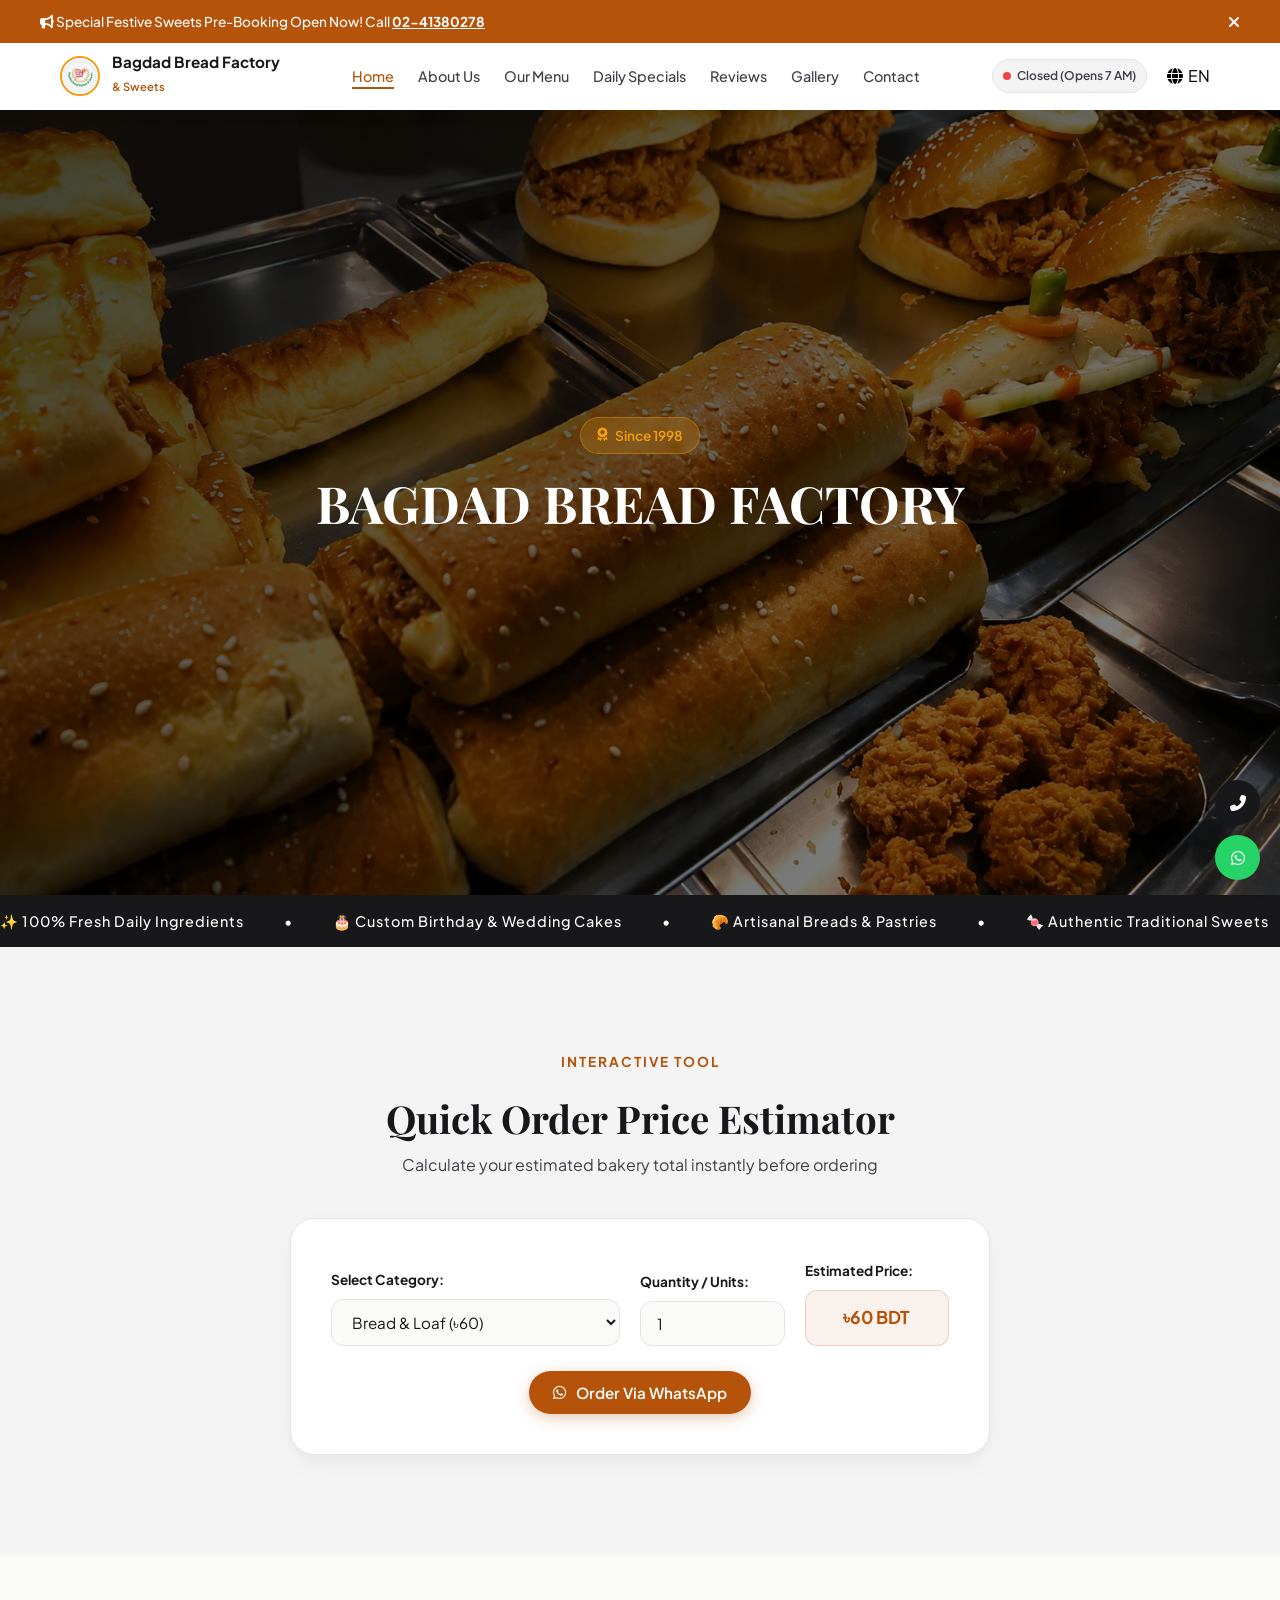
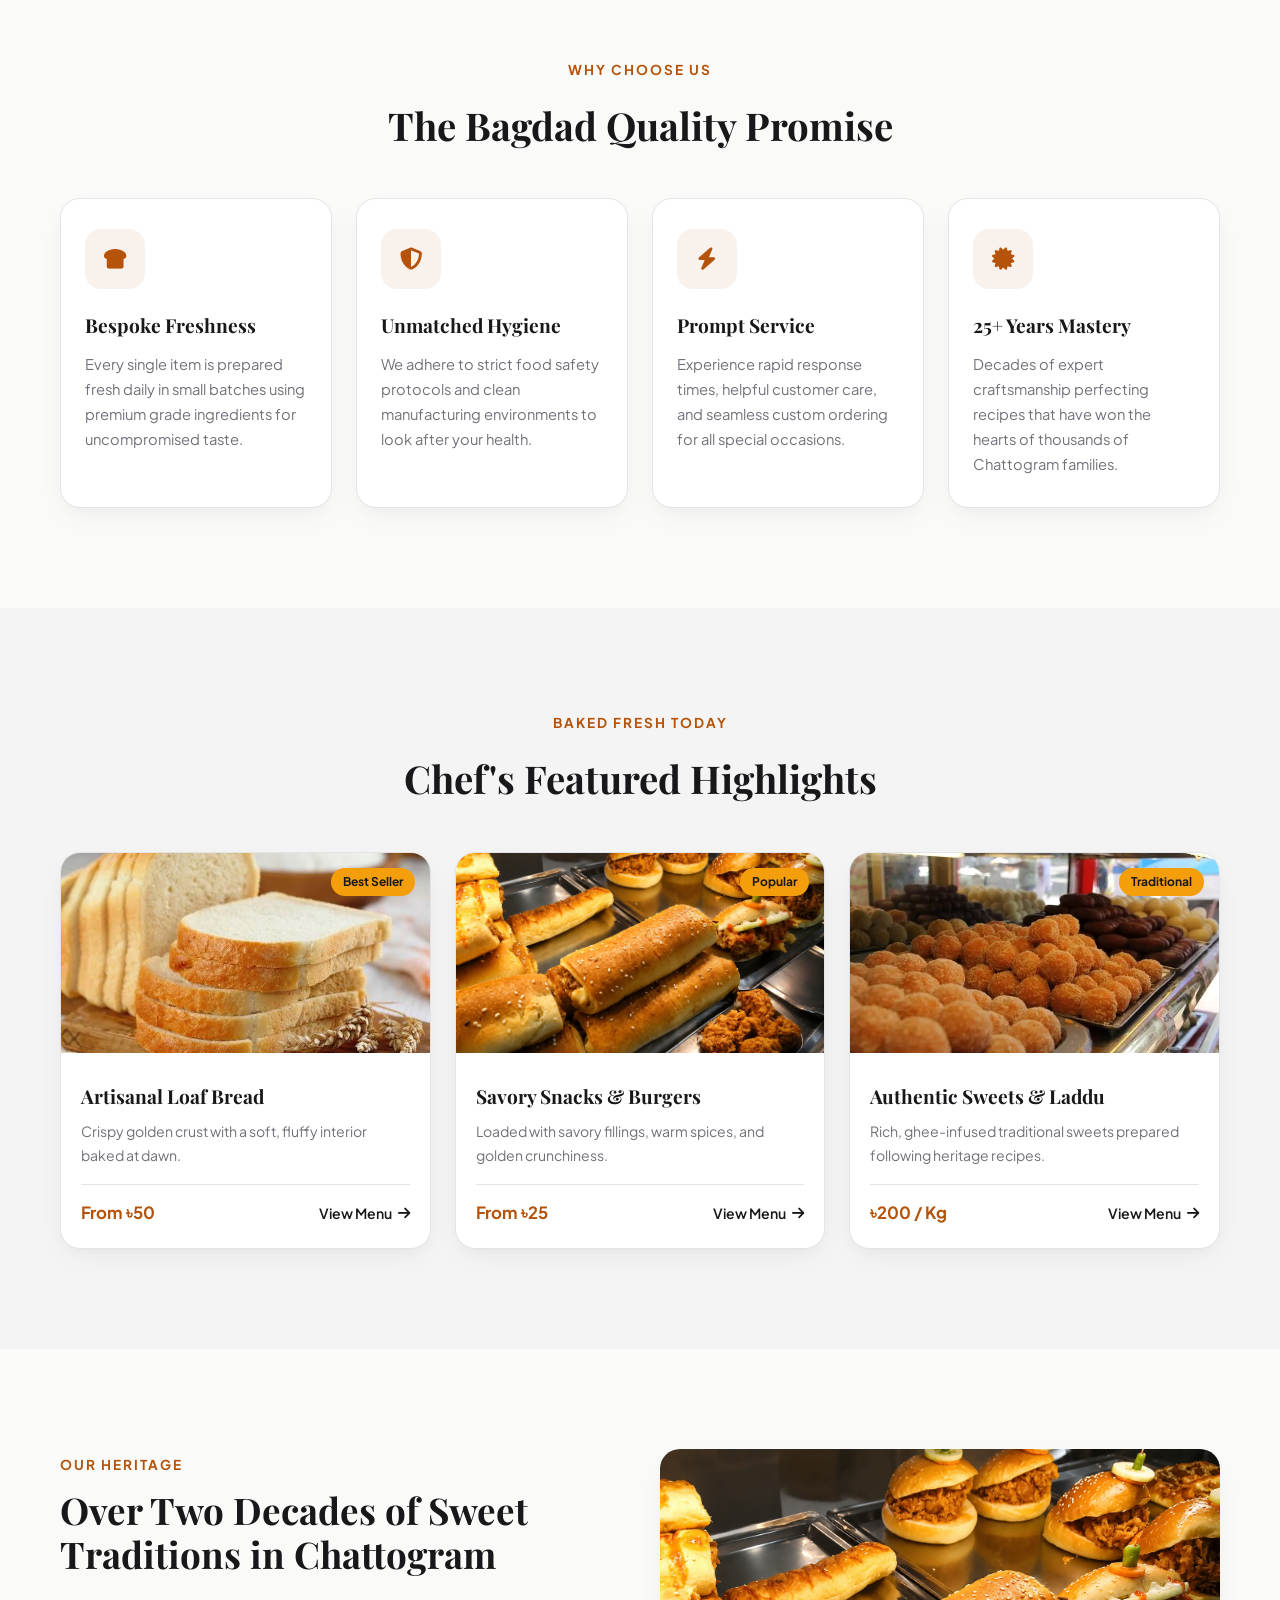
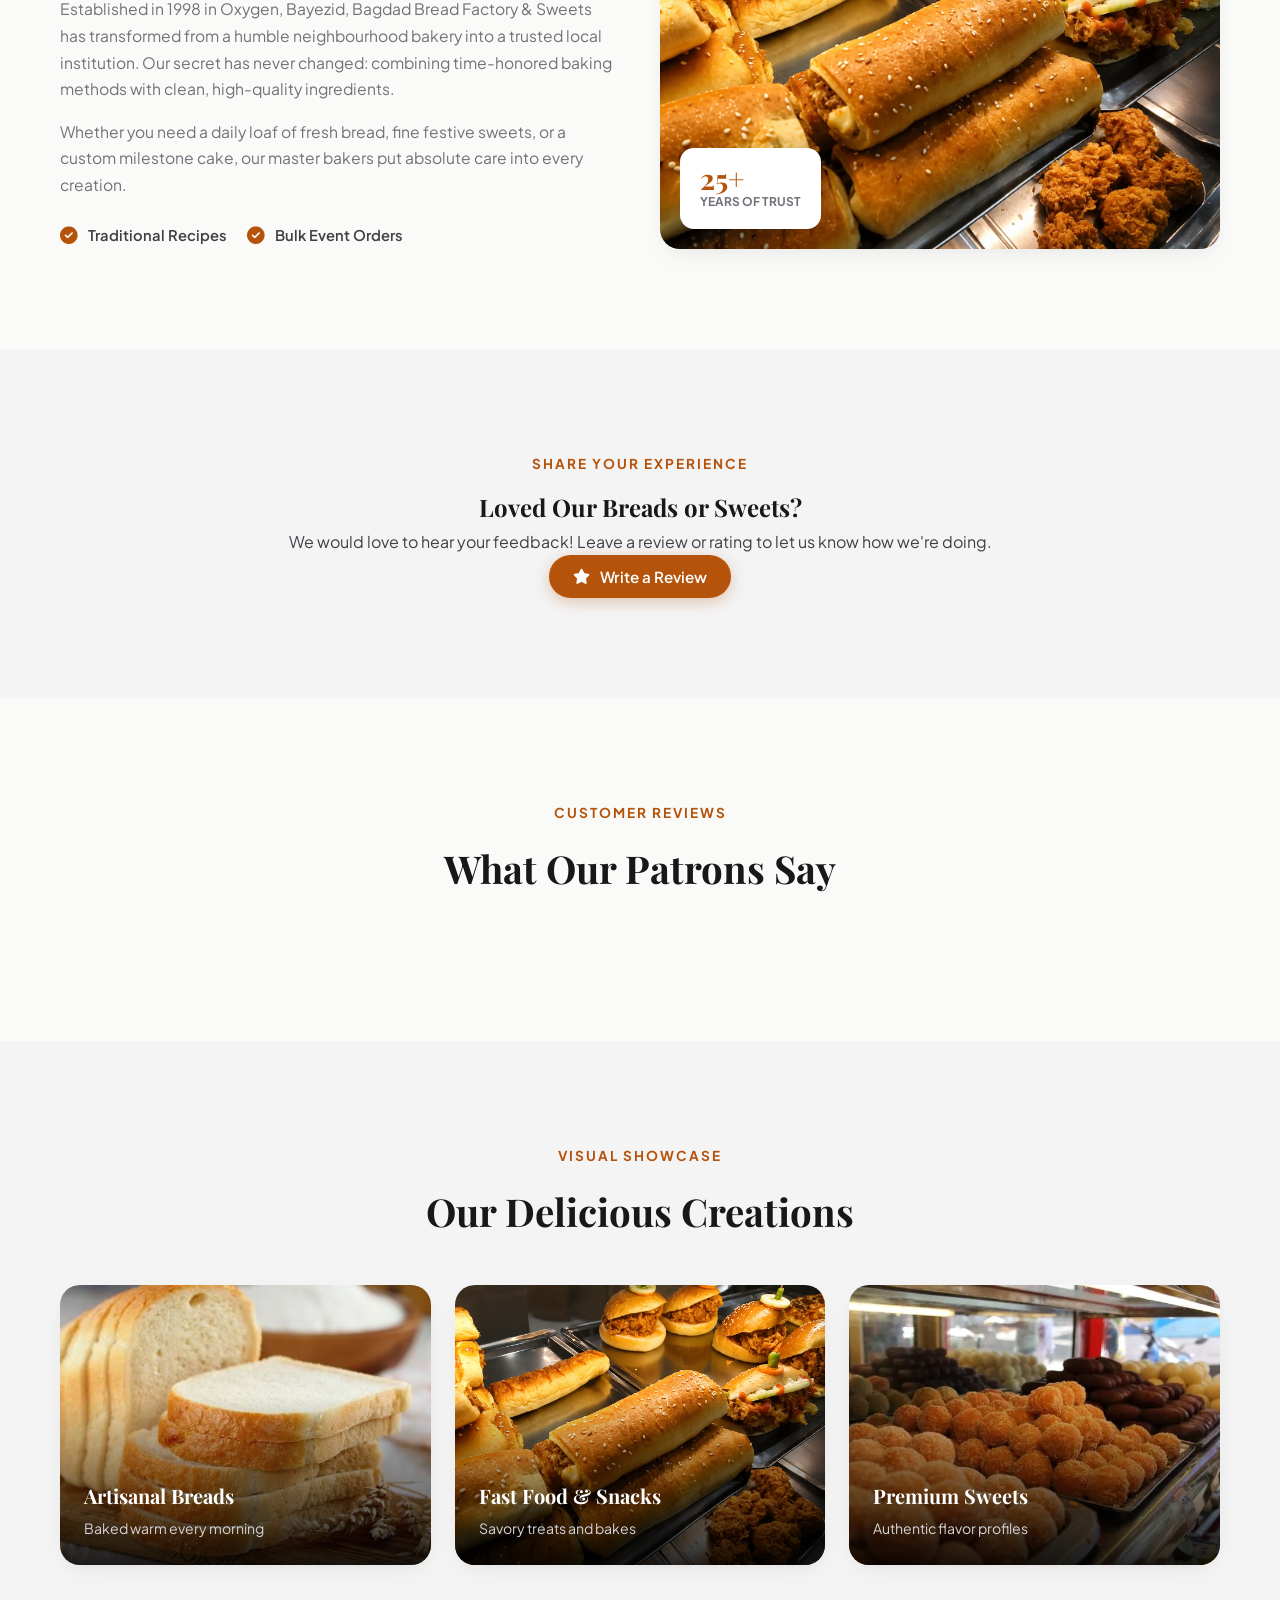
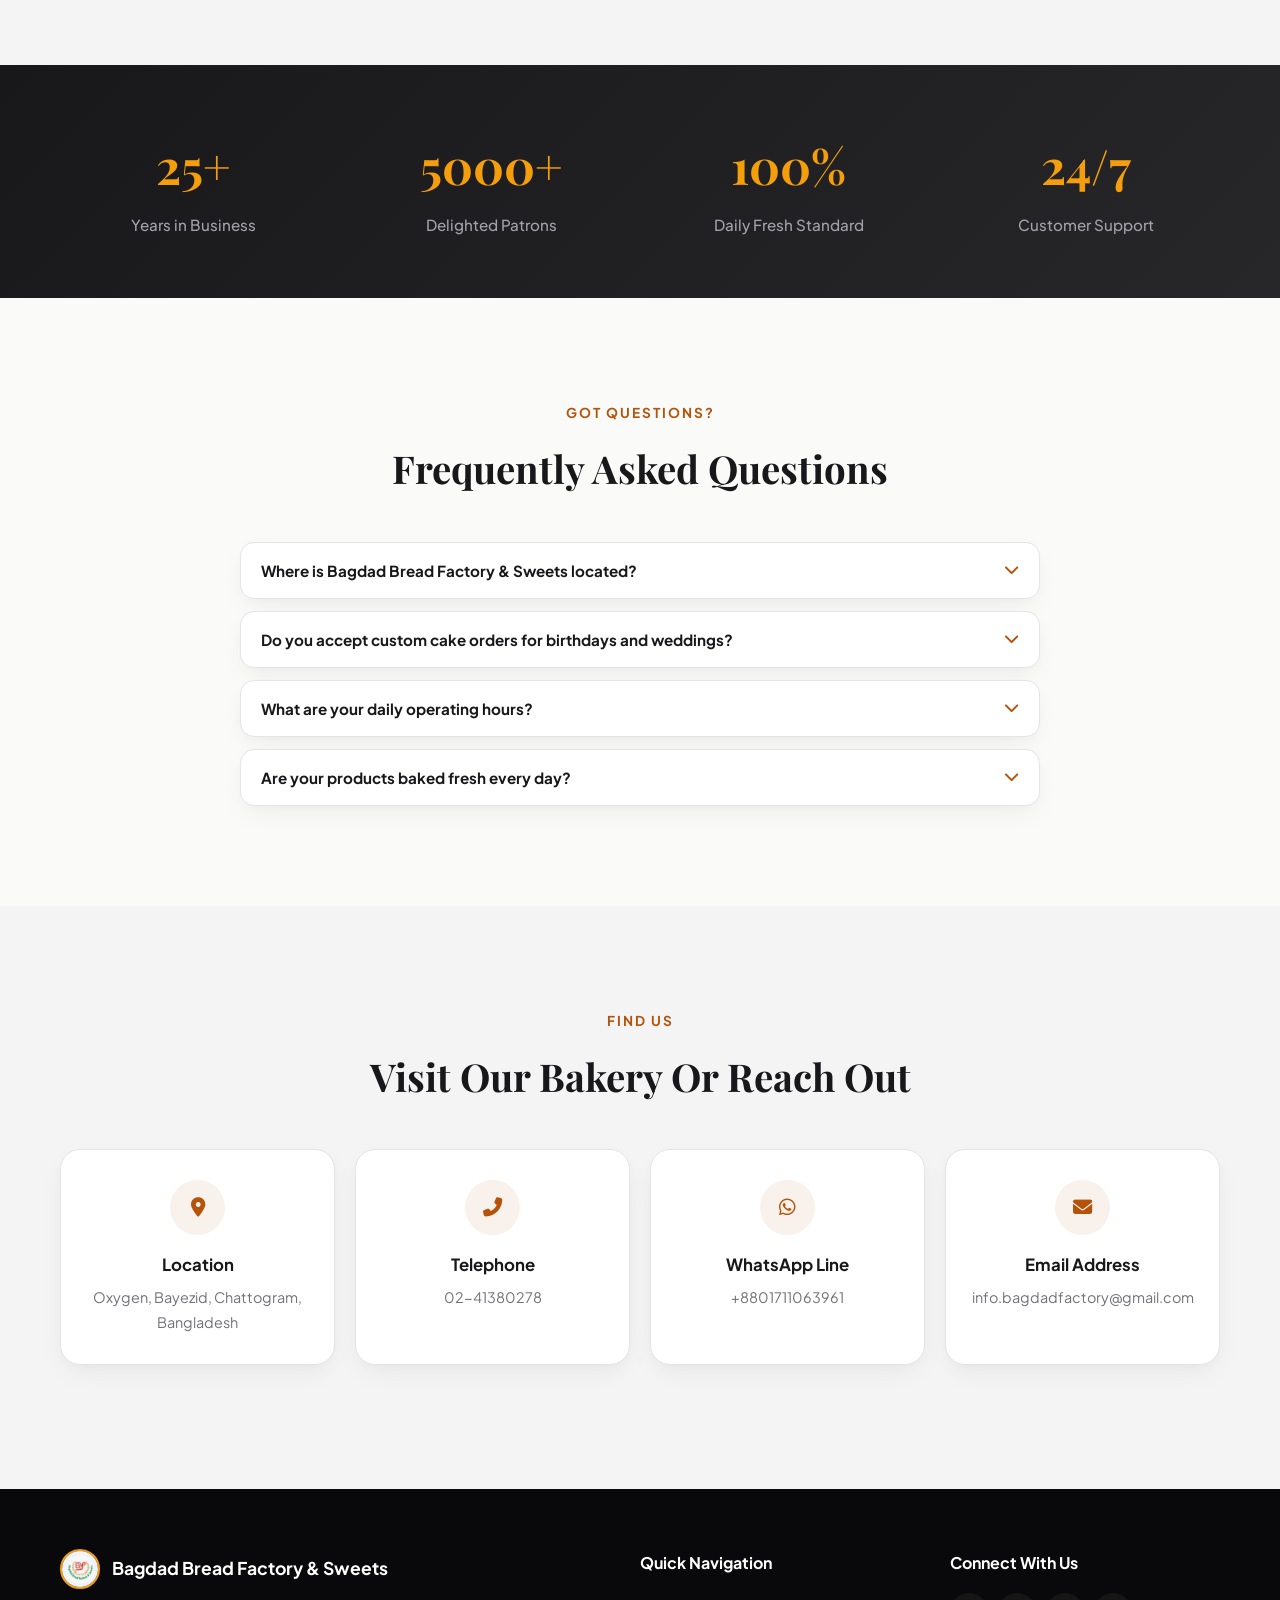
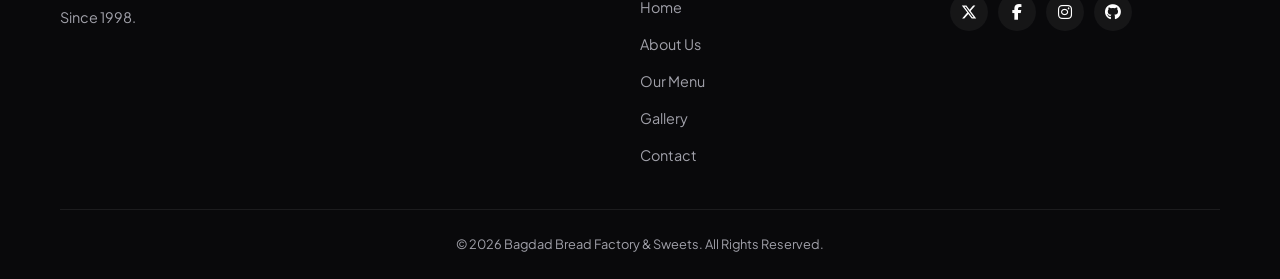
==== index.html @ d57579ec "Update index.html" ====
<!DOCTYPE html>
<html lang="en">
<head>
    <meta charset="UTF-8">
    <meta name="viewport" content="width=device-width, initial-scale=1.0">
    <title>Bagdad Bread Factory & Sweets | Premium Bakery in Chattogram</title>
    <meta name="description" content="Bagdad Bread Factory & Sweets is a legendary bakery in Chattogram, Bangladesh. Serving fresh bread, custom cakes, pastries, traditional sweets, and snacks since 1998.">
    <meta name="keywords" content="Bagdad Bread Factory, Bagdad Bakery Chattogram, Oxygen Bayezid Bakery, Fresh Bread Bangladesh, Sweets Shop Chattogram, Cake Shop Chattogram">
    <meta name="author" content="Bagdad Bread Factory & Sweets">
    <meta name="robots" content="index, follow">
    <meta name="theme-color" content="#b45309">
    <link rel="canonical" href="https://bagdadbreadfactory.github.io/bagdad-bread-factory/">
    <meta property="og:type" content="website">
    <meta property="og:title" content="Bagdad Bread Factory & Sweets | Premium Bakery in Chattogram">
    <meta property="og:description" content="Freshly baked bread, rich custom cakes, and authentic traditional sweets made daily in Chattogram since 1998.">
    <meta property="og:url" content="https://bagdadbreadfactory.github.io/bagdad-bread-factory/">
    <meta property="og:image" content="https://bagdadbreadfactory.github.io/bagdad-bread-factory/images/logo.jpg">
    <meta name="twitter:card" content="summary_large_image">
    <meta name="twitter:title" content="Bagdad Bread Factory & Sweets">
    <meta name="twitter:description" content="Fresh bread, custom cakes, and sweets in Chattogram since 1998.">
    <meta name="twitter:image" content="https://bagdadbreadfactory.github.io/bagdad-bread-factory/images/logo.jpg">
    <link rel="icon" type="image/jpeg" href="images/logo.jpg">
    <link rel="preconnect" href="https://fonts.googleapis.com">
    <link rel="preconnect" href="https://fonts.gstatic.com" crossorigin>
    <link href="https://fonts.googleapis.com/css2?family=Plus+Jakarta+Sans:wght@300;400;500;600;700;800&family=Playfair+Display:wght@600;700&display=swap" rel="stylesheet">
    <link rel="stylesheet" href="https://cdnjs.cloudflare.com/ajax/libs/font-awesome/6.7.2/css/all.min.css">
    <link rel="stylesheet" href="style.css">
</head>
<body>

<div id="announcement-bar">
    <div class="announcement-container">
        <p><i class="fas fa-bullhorn"></i> <span data-key="announcement">Special Festive Sweets Pre-Booking Open Now! Call</span> <a href="tel:0241380278">02-41380278</a></p>
        <button id="closeAnnouncement" aria-label="Close Announcement"><i class="fas fa-times"></i></button>
    </div>
</div>

<header id="site-header" class="enhanced-header">
    <div class="nav-container">
        <a href="#home" class="brand-logo">
            <img src="images/logo.jpg" alt="Bagdad Bread Factory Logo">
            <div class="brand-info">
                <h1>Bagdad Bread Factory</h1>
                <span data-key="brandSub">& Sweets</span>
            </div>
        </a>
        <nav class="nav-menu" id="navMenu">
            <ul>
                <li><a href="#home" class="nav-link active" data-key="navHome">Home</a></li>
                <li><a href="#about" class="nav-link" data-key="navAbout">About Us</a></li>
                <li><a href="menu.html" class="nav-link" data-key="navMenu">Our Menu</a></li>
                <li><a href="#specials" class="nav-link" data-key="navSpecials">Daily Specials</a></li>
                <li><a href="#testimonials" class="nav-link" data-key="navReviews">Reviews</a></li>
                <li><a href="#gallery" class="nav-link" data-key="navGallery">Gallery</a></li>
                <li><a href="#contact" class="nav-link" data-key="navContact">Contact</a></li>
            </ul>
        </nav>
        <div class="header-actions">
            <div id="storeStatusBadge" class="store-status-badge" title="Live Store Status">
                <span class="status-dot"></span>
                <span class="status-text" data-key="statusChecking">Checking...</span>
            </div>
           
 
            <div class="language-switcher" style="position: relative; display: inline-block;">
                <button id="langToggleBtn" aria-label="Toggle Language" title="Select Language" style="background: none; border: none; cursor: pointer; font-size: 1rem; padding: 6px 10px; border-radius: 6px; display: flex; align-items: center; gap: 5px;">
                    <i class="fas fa-globe"></i> <span id="currentLangLabel">EN</span>
                </button>
                <div id="langDropdown" style="display: none; position: absolute; right: 0; top: 110%; background: var(--bg-card, #fff); border: 1px solid var(--border-color, #ddd); border-radius: 8px; box-shadow: 0 4px 12px rgba(0,0,0,0.1); z-index: 1000; min-width: 110px; overflow: hidden;">
                    <button class="lang-option" data-lang="en" style="width: 100%; padding: 8px 12px; text-align: left; background: none; border: none; cursor: pointer;">English</button>
                    <button class="lang-option" data-lang="bn" style="width: 100%; padding: 8px 12px; text-align: left; background: none; border: none; cursor: pointer;">বাংলা</button>
                    <button class="lang-option" data-lang="ar" style="width: 100%; padding: 8px 12px; text-align: left; background: none; border: none; cursor: pointer;">العربية</button>
                </div>
            </div>
            
            <button class="hamburger-menu" id="hamburgerBtn" aria-label="Toggle navigation">
                <span class="bar"></span>
                <span class="bar"></span>
                <span class="bar"></span>
            </button>
        </div>
    </div>
</header>

<main>
    <section class="hero-section" id="home">
        <div class="hero-backdrop"></div>
        <div class="hero-wrapper">
            <div class="hero-badge reveal-item">
                <i class="fas fa-award"></i><span data-key="heroBadge">Since 1998</span>
            </div>
            <h1 class="hero-title" data-key="heroTitle">bagdad bread factory</h1>
            <p class="hero-description reveal-item" data-key="heroDesc
                "></p>
        </div>
    </section>

    <section class="ticker-ribbon">
        <div class="ticker-track">
            <span data-key="tick1">✨ 100% Fresh Daily Ingredients</span>
            <span>•</span>
            <span data-key="tick2">🎂 Custom Birthday & Wedding Cakes</span>
            <span>•</span>
            <span data-key="tick3">🥐 Artisanal Breads & Pastries</span>
            <span>•</span>
            <span data-key="tick4">🍬 Authentic Traditional Sweets</span>
            <span>•</span>
            <span data-key="tick5">📍 Oxygen, Bayezid, Chattogram</span>
            <span>•</span>
        </div>
    </section>

    <section class="estimator-section section-padding bg-tint">
        <div class="container">
            <div class="section-header text-center">
                <span class="sub-heading" data-key="estSub">Interactive Tool</span>
                <h2 data-key="estTitle">Quick Order Price Estimator</h2>
                <p data-key="estDesc">Calculate your estimated bakery total instantly before ordering</p>
            </div>
            <div class="estimator-box reveal-up">
                <div class="estimator-grid">
                    <div class="form-group">
                        <label for="estCategory" data-key="estCatLabel">Select Category:</label>
                        <select id="estCategory">
                            <option value="bread" data-key="optBread">Bread & Loaf (৳60)</option>
                            <option value="burger" data-key="optBurger">Chicken Burger (৳60)</option>
                            <option value="cake" data-key="optCake">Celebration Cake - 1 Pound (৳350)</option>
                            <option value="laddu" data-key="optLaddu">Traditional Laddu - Per Kg (৳200)</option>
                            <option value="samosa" data-key="optSamosa">Chicken Samosa (৳10)</option>
                        </select>
                    </div>
                    <div class="form-group">
                        <label for="estQuantity" data-key="estQtyLabel">Quantity / Units:</label>
                        <input type="number" id="estQuantity" min="1" max="100" value="1">
                    </div>
                    <div class="form-group result-group">
                        <label data-key="estPriceLabel">Estimated Price:</label>
                        <div id="estResult" class="est-result-display">৳60 BDT</div>
                    </div>
                </div>
                <div class="text-center" style="margin-top: 25px;">
                    <button id="estOrderBtn" class="btn btn-primary"><i class="fab fa-whatsapp"></i> <span data-key="orderWhatsApp">Order Via WhatsApp</span></button>
                </div>
            </div>
        </div>
    </section>

    <section class="features-section section-padding" id="features">
        <div class="container">
            <div class="section-header text-center">
                <span class="sub-heading" data-key="whyUs">Why Choose Us</span>
                <h2 data-key="qualityPromise">The Bagdad Quality Promise</h2>
            </div>
            <div class="features-grid">
                <div class="feature-card reveal-up">
                    <div class="feature-icon"><i class="fas fa-bread-slice"></i></div>
                    <h3 data-key="feat1Title">Bespoke Freshness</h3>
                    <p data-key="feat1Desc">Every single item is prepared fresh daily in small batches using premium grade ingredients for uncompromised taste.</p>
                </div>
                <div class="feature-card reveal-up">
                    <div class="feature-icon"><i class="fas fa-shield-alt"></i></div>
                    <h3 data-key="feat2Title">Unmatched Hygiene</h3>
                    <p data-key="feat2Desc">We adhere to strict food safety protocols and clean manufacturing environments to look after your health.</p>
                </div>
                <div class="feature-card reveal-up">
                    <div class="feature-icon"><i class="fas fa-bolt"></i></div>
                    <h3 data-key="feat3Title">Prompt Service</h3>
                    <p data-key="feat3Desc">Experience rapid response times, helpful customer care, and seamless custom ordering for all special occasions.</p>
                </div>
                <div class="feature-card reveal-up">
                    <div class="feature-icon"><i class="fas fa-certificate"></i></div>
                    <h3 data-key="feat4Title">25+ Years Mastery</h3>
                    <p data-key="feat4Desc">Decades of expert craftsmanship perfecting recipes that have won the hearts of thousands of Chattogram families.</p>
                </div>
            </div>
        </div>
    </section>

    <section class="specials-section section-padding bg-tint" id="specials">
        <div class="container">
            <div class="section-header text-center">
                <span class="sub-heading" data-key="bakedToday">Baked Fresh Today</span>
                <h2 data-key="chefHighlights">Chef's Featured Highlights</h2>
            </div>
            <div class="specials-grid">
                <div class="special-card reveal-up">
                    <div class="special-badge" data-key="badgeBest">Best Seller</div>
                    <img src="images/bread.jpg" alt="Artisanal Loaf Bread" loading="lazy">
                    <div class="special-content">
                        <h3 data-key="spec1Title">Artisanal Loaf Bread</h3>
                        <p data-key="spec1Desc">Crispy golden crust with a soft, fluffy interior baked at dawn.</p>
                        <div class="special-footer">
                            <span class="price" data-key="spec1Price">From ৳50</span>
                            <a href="menu.html" class="special-link"><span data-key="viewMenu">View Menu</span> <i class="fas fa-arrow-right"></i></a>
                        </div>
                    </div>
                </div>
                <div class="special-card reveal-up">
                    <div class="special-badge" data-key="badgePopular">Popular</div>
                    <img src="images/goods.jpg" alt="Chicken Burger & Snacks" loading="lazy">
                    <div class="special-content">
                        <h3 data-key="spec2Title">Savory Snacks & Burgers</h3>
                        <p data-key="spec2Desc">Loaded with savory fillings, warm spices, and golden crunchiness.</p>
                        <div class="special-footer">
                            <span class="price" data-key="spec2Price">From ৳25</span>
                            <a href="menu.html" class="special-link"><span data-key="viewMenu">View Menu</span> <i class="fas fa-arrow-right"></i></a>
                        </div>
                    </div>
                </div>
                <div class="special-card reveal-up">
                    <div class="special-badge" data-key="badgeTrad">Traditional</div>
                    <img src="images/sweets.jpg" alt="Traditional Sweets" loading="lazy">
                    <div class="special-content">
                        <h3 data-key="spec3Title">Authentic Sweets & Laddu</h3>
                        <p data-key="spec3Desc">Rich, ghee-infused traditional sweets prepared following heritage recipes.</p>
                        <div class="special-footer">
                            <span class="price" data-key="spec3Price">৳200 / Kg</span>
                            <a href="menu.html" class="special-link"><span data-key="viewMenu">View Menu</span> <i class="fas fa-arrow-right"></i></a>
                        </div>
                    </div>
                </div>
            </div>
        </div>
    </section>

    <section class="about-section section-padding" id="about">
        <div class="container">
            <div class="about-grid">
                <div class="about-content reveal-left">
                    <span class="sub-heading" data-key="ourHeritage">Our Heritage</span>
                    <h2 data-key="aboutTitle">Over Two Decades of Sweet Traditions in Chattogram</h2>
                    <p data-key="aboutDesc1">Established in 1998 in Oxygen, Bayezid, Bagdad Bread Factory & Sweets has transformed from a humble neighbourhood bakery into a trusted local institution. Our secret has never changed: combining time-honored baking methods with clean, high-quality ingredients.</p>
                    <p data-key="aboutDesc2">Whether you need a daily loaf of fresh bread, fine festive sweets, or a custom milestone cake, our master bakers put absolute care into every creation.</p>
                    <div class="about-highlights">
                        <div class="highlight-item">
                            <i class="fas fa-check-circle"></i>
                            <span data-key="hl1">Traditional Recipes</span>
                        </div>
                        <div class="highlight-item">
                            <i class="fas fa-check-circle"></i>
                            <span data-key="hl2">Bulk Event Orders</span>
                        </div>
                    </div>
                </div>
                <div class="about-image-wrapper reveal-right">
                    <div class="image-box">
                        <img src="images/goods.jpg" alt="Bagdad Bakery Baked Goods" loading="lazy">
                        <div class="experience-badge">
                            <strong>25+</strong>
                            <span data-key="yearsTrust">Years of Trust</span>
                        </div>
                    </div>
                </div>
            </div>
        </div>
    </section>

    <section class="review-prompt-section section-padding bg-tint">
        <div class="container text-center">
            <div class="review-prompt-box reveal-up">
                <span class="sub-heading" data-key="shareExp">Share Your Experience</span>
                <h2 data-key="lovedBreads">Loved Our Breads or Sweets?</h2>
                <p data-key="reviewPromptDesc">We would love to hear your feedback! Leave a review or rating to let us know how we're doing.</p>
                <button id="openReviewModalBtn" class="btn btn-primary"><i class="fas fa-star"></i> <span data-key="writeReview">Write a Review</span></button>
            </div>
        </div>
    </section>

    <section class="testimonials-section section-padding" id="testimonials">
        <div class="container">
            <div class="section-header text-center">
                <span class="sub-heading" data-key="custReviews">Customer Reviews</span>
                <h2 data-key="whatPatrons">What Our Patrons Say</h2>
            </div>
            <div class="testimonials-grid" id="testimonialsGrid"></div>
        </div>
    </section>

    <section class="gallery-section section-padding bg-tint" id="gallery">
        <div class="container">
            <div class="section-header text-center">
                <span class="sub-heading" data-key="visualShowcase">Visual Showcase</span>
                <h2 data-key="deliciousCreations">Our Delicious Creations</h2>
            </div>
            <div class="gallery-grid">
                <div class="gallery-item reveal-scale">
                    <img src="images/bread.jpg" alt="Fresh Baked Bread" loading="lazy">
                    <div class="gallery-overlay">
                        <h3 data-key="gal1Title">Artisanal Breads</h3>
                        <p data-key="gal1Desc">Baked warm every morning</p>
                    </div>
                </div>
                <div class="gallery-item reveal-scale">
                    <img src="images/goods.jpg" alt="Assorted Baked Goods" loading="lazy">
                    <div class="gallery-overlay">
                        <h3 data-key="gal2Title">Fast Food & Snacks</h3>
                        <p data-key="gal2Desc">Savory treats and bakes</p>
                    </div>
                </div>
                <div class="gallery-item reveal-scale">
                    <img src="images/sweets.jpg" alt="Traditional Sweets" loading="lazy">
                    <div class="gallery-overlay">
                        <h3 data-key="gal3Title">Premium Sweets</h3>
                        <p data-key="gal3Desc">Authentic flavor profiles</p>
                    </div>
                </div>
            </div>
        </div>
    </section>

    <section class="metrics-section">
        <div class="container">
            <div class="metrics-grid">
                <div class="metric-item">
                    <h3>25+</h3>
                    <p data-key="met1">Years in Business</p>
                </div>
                <div class="metric-item">
                    <h3>5000+</h3>
                    <p data-key="met2">Delighted Patrons</p>
                </div>
                <div class="metric-item">
                    <h3>100%</h3>
                    <p data-key="met3">Daily Fresh Standard</p>
                </div>
                <div class="metric-item">
                    <h3>24/7</h3>
                    <p data-key="met4">Customer Support</p>
                </div>
            </div>
        </div>
    </section>

    <section class="faq-section section-padding" id="faq">
        <div class="container">
            <div class="section-header text-center">
                <span class="sub-heading" data-key="gotQuestions">Got Questions?</span>
                <h2 data-key="faqTitle">Frequently Asked Questions</h2>
            </div>
            <div class="faq-accordion">
                <div class="faq-item">
                    <button class="faq-question"><span data-key="faq1Q">Where is Bagdad Bread Factory & Sweets located?</span> <i class="fas fa-chevron-down"></i></button>
                    <div class="faq-answer"><p data-key="faq1A">We are conveniently located at Oxygen, Bayezid, Chattogram, Bangladesh. You can easily find us on Google Maps or call us at 02-41380278 for precise directions.</p></div>
                </div>
                <div class="faq-item">
                    <button class="faq-question"><span data-key="faq2Q">Do you accept custom cake orders for birthdays and weddings?</span> <i class="fas fa-chevron-down"></i></button>
                    <div class="faq-answer"><p data-key="faq2A">Yes! We specialize in custom celebration cakes including vanilla, chocolate, and multi-tier event cakes. Please contact us via phone or WhatsApp at least 24 hours in advance.</p></div>
                </div>
                <div class="faq-item">
                    <button class="faq-question"><span data-key="faq3Q">What are your daily operating hours?</span> <i class="fas fa-chevron-down"></i></button>
                    <div class="faq-answer"><p data-key="faq3A">We are open every day from Sunday to Saturday, starting early morning at 7:00 AM until 11:00 PM at night.</p></div>
                </div>
                <div class="faq-item">
                    <button class="faq-question"><span data-key="faq4Q">Are your products baked fresh every day?</span> <i class="fas fa-chevron-down"></i></button>
                    <div class="faq-answer"><p data-key="faq4A">Absolutely. All our breads, fast foods, snacks, and traditional sweets are manufactured on-site daily in small batches to guarantee pristine freshness and taste.</p></div>
                </div>
            </div>
        </div>
    </section>

    <section class="location-section section-padding bg-tint" id="contact">
        <div class="container">
            <div class="section-header text-center">
                <span class="sub-heading" data-key="findUs">Find Us</span>
                <h2 data-key="contactTitle">Visit Our Bakery Or Reach Out</h2>
            </div>
            <div class="contact-grid">
                <div class="contact-card reveal-up">
                    <div class="contact-icon"><i class="fas fa-map-marker-alt"></i></div>
                    <h4 data-key="contLoc">Location</h4>
                    <p data-key="contLocVal">Oxygen, Bayezid, Chattogram, Bangladesh</p>
                </div>
                <div class="contact-card reveal-up">
                    <div class="contact-icon"><i class="fas fa-phone-alt"></i></div>
                    <h4 data-key="contTel">Telephone</h4>
                    <p>02-41380278</p>
                </div>
                <div class="contact-card reveal-up">
                    <div class="contact-icon"><i class="fab fa-whatsapp"></i></div>
                    <h4 data-key="contWa">WhatsApp Line</h4>
                    <p>+8801711063961</p>
                </div>
                <div class="contact-card reveal-up">
                    <div class="contact-icon"><i class="fas fa-envelope"></i></div>
                    <h4 data-key="contEmail">Email Address</h4>
                    <p>info.bagdadfactory@gmail.com</p>
                </div>
            </div>
        </div>
    </section>
</main>

<div id="reviewModal" class="modal-overlay">
    <div class="modal-card">
        <button class="modal-close" id="closeReviewModal"><i class="fas fa-times"></i></button>
        <h3 data-key="modalTitle">Write a Review</h3>
        <p data-key="modalDesc">Share your experience with Bagdad Bread Factory & Sweets</p>
        <form id="reviewForm">
            <div class="form-group">
                <label for="reviewerName" data-key="lblName">Your Name:</label>
                <input type="text" id="reviewerName" required placeholder="Enter your name">
            </div>
            <div class="form-group">
                <label for="reviewerRole" data-key="lblTitle">Your Title / Location:</label>
                <input type="text" id="reviewerRole" required placeholder="e.g., Oxygen Resident">
            </div>
            <div class="form-group">
                <label for="reviewerStars" data-key="lblRating">Rating:</label>
                <select id="reviewerStars">
                    <option value="5">⭐⭐⭐⭐⭐ (5/5)</option>
                    <option value="4">⭐⭐⭐⭐ (4/5)</option>
                    <option value="3">⭐⭐⭐ (3/5)</option>
                </select>
            </div>
            <div class="form-group">
                <label for="reviewerText" data-key="lblFeedback">Your Feedback:</label>
                <textarea id="reviewerText" rows="4" required placeholder="Tell us what you liked..."></textarea>
            </div>
            <button type="submit" class="btn btn-primary" style="width: 100%; justify-content: center;" data-key="btnSubmitReview">Submit Review</button>
        </form>
    </div>
</div>

<div id="lightboxModal" class="lightbox-overlay">
    <button class="lightbox-close" id="closeLightbox"><i class="fas fa-times"></i></button>
    <img id="lightboxImg" src="" alt="Enlarged Bakery Creation">
    <div id="lightboxCaption" class="lightbox-caption"></div>
</div>

<footer class="site-footer">
    <div class="container">
        <div class="footer-grid">
            <div class="footer-col">
                <div class="footer-brand">
                    <img src="images/logo.jpg" alt="Logo">
                    <h3>Bagdad Bread Factory & Sweets</h3>
                </div>
                <p data-key="footerSince">Since 1998.</p>
            </div>
            <div class="footer-col">
                <h4 data-key="footerNav">Quick Navigation</h4>
                <ul class="footer-links">
                    <li><a href="#home" data-key="navHome">Home</a></li>
                    <li><a href="#about" data-key="navAbout">About Us</a></li>
                    <li><a href="menu.html" data-key="navMenu">Our Menu</a></li>
                    <li><a href="#gallery" data-key="navGallery">Gallery</a></li>
                    <li><a href="#contact" data-key="navContact">Contact</a></li>
                </ul>
            </div>
            <div class="footer-col">
                <h4 data-key="footerConnect">Connect With Us</h4>
                <div class="footer-socials">
                    <a href="https://x.com/bagdad_ctg1998" target="_blank" rel="noopener noreferrer" aria-label="X (Twitter)"><svg viewBox="0 0 24 24"><path d="M18.244 2.25h3.308l-7.227 8.26 8.502 11.24H16.17l-5.214-6.817L4.99 21.75H1.68l7.73-8.835L1.254 2.25H8.08l4.713 6.231zm-1.161 17.52h1.833L7.084 4.126H5.117z"/></svg></a>
                    <a href="https://www.facebook.com/profile.php?id=61578745061037" target="_blank" rel="noopener noreferrer" aria-label="Facebook"><i class="fab fa-facebook-f"></i></a>
                    <a href="https://www.instagram.com/bagdadbreadfactory/" target="_blank" rel="noopener noreferrer" aria-label="Instagram"><i class="fab fa-instagram"></i></a>
                    <a href="https://github.com/BagdadBreadFactory" target="_blank" rel="noopener noreferrer" aria-label="GitHub"><i class="fab fa-github"></i></a>
                </div>
            </div>
        </div>
        <div class="footer-bottom">
            <p data-key="footerCopy">&copy; 2026 Bagdad Bread Factory & Sweets. All Rights Reserved.</p>
        </div>
    </div>
</footer>

<div class="floating-dock">
    <button id="scrollToTopBtn" class="dock-item" title="Back to Top"><i class="fas fa-arrow-up"></i></button>
    <a href="tel:0241380278" class="dock-item" title="Call Us"><i class="fas fa-phone-alt"></i></a>
    <a href="https://wa.me/8801711063961" class="dock-item whatsapp" target="_blank" rel="noopener noreferrer" title="WhatsApp"><i class="fab fa-whatsapp"></i></a>
</div>


<script>
const translations = {
    en: {
        announcement: "Special Festive Sweets Pre-Booking Open Now! Call",
        brandSub: "& Sweets",
        navHome: "Home",
        navAbout: "About Us",
        navMenu: "Our Menu",
        navSpecials: "Daily Specials",
        navReviews: "Reviews",
        navGallery: "Gallery",
        navContact: "Contact",
        statusChecking: "Checking...",
        heroBadge: "Since 1998",
        heroTitle: "bagdad bread factory",
        heroDesc: "Freshly baked bread, rich custom cakes, and authentic traditional sweets made daily in Chattogram.",
        tick1: "✨ 100% Fresh Daily Ingredients",
        tick2: "🎂 Custom Birthday & Wedding Cakes",
        tick3: "🥐 Artisanal Breads & Pastries",
        tick4: "🍬 Authentic Traditional Sweets",
        tick5: "📍 Oxygen, Bayezid, Chattogram",
        estSub: "Interactive Tool",
        estTitle: "Quick Order Price Estimator",
        estDesc: "Calculate your estimated bakery total instantly before ordering",
        estCatLabel: "Select Category:",
        optBread: "Bread & Loaf (৳60)",
        optBurger: "Chicken Burger (৳60)",
        optCake: "Celebration Cake - 1 Pound (৳350)",
        optLaddu: "Traditional Laddu - Per Kg (৳200)",
        optSamosa: "Chicken Samosa (৳10)",
        estQtyLabel: "Quantity / Units:",
        estPriceLabel: "Estimated Price:",
        orderWhatsApp: "Order Via WhatsApp",
        whyUs: "Why Choose Us",
        qualityPromise: "The Bagdad Quality Promise",
        feat1Title: "Bespoke Freshness",
        feat1Desc: "Every single item is prepared fresh daily in small batches using premium grade ingredients for uncompromised taste.",
        feat2Title: "Unmatched Hygiene",
        feat2Desc: "We adhere to strict food safety protocols and clean manufacturing environments to look after your health.",
        feat3Title: "Prompt Service",
        feat3Desc: "Experience rapid response times, helpful customer care, and seamless custom ordering for all special occasions.",
        feat4Title: "25+ Years Mastery",
        feat4Desc: "Decades of expert craftsmanship perfecting recipes that have won the hearts of thousands of Chattogram families.",
        bakedToday: "Baked Fresh Today",
        chefHighlights: "Chef's Featured Highlights",
        badgeBest: "Best Seller",
        badgePopular: "Popular",
        badgeTrad: "Traditional",
        spec1Title: "Artisanal Loaf Bread",
        spec1Desc: "Crispy golden crust with a soft, fluffy interior baked at dawn.",
        spec1Price: "From ৳50",
        spec2Title: "Savory Snacks & Burgers",
        spec2Desc: "Loaded with savory fillings, warm spices, and golden crunchiness.",
        spec2Price: "From ৳25",
        spec3Title: "Authentic Sweets & Laddu",
        spec3Desc: "Rich, ghee-infused traditional sweets prepared following heritage recipes.",
        spec3Price: "৳200 / Kg",
        viewMenu: "View Menu",
        ourHeritage: "Our Heritage",
        aboutTitle: "Over Two Decades of Sweet Traditions in Chattogram",
        aboutDesc1: "Established in 1998 in Oxygen, Bayezid, Bagdad Bread Factory & Sweets has transformed from a humble neighbourhood bakery into a trusted local institution. Our secret has never changed: combining time-honored baking methods with clean, high-quality ingredients.",
        aboutDesc2: "Whether you need a daily loaf of fresh bread, fine festive sweets, or a custom milestone cake, our master bakers put absolute care into every creation.",
        hl1: "Traditional Recipes",
        hl2: "Bulk Event Orders",
        yearsTrust: "Years of Trust",
        shareExp: "Share Your Experience",
        lovedBreads: "Loved Our Breads or Sweets?",
        reviewPromptDesc: "We would love to hear your feedback! Leave a review or rating to let us know how we're doing.",
        writeReview: "Write a Review",
        custReviews: "Customer Reviews",
        whatPatrons: "What Our Patrons Say",
        visualShowcase: "Visual Showcase",
        deliciousCreations: "Our Delicious Creations",
        gal1Title: "Artisanal Breads",
        gal1Desc: "Baked warm every morning",
        gal2Title: "Fast Food & Snacks",
        gal2Desc: "Savory treats and bakes",
        gal3Title: "Premium Sweets",
        gal3Desc: "Authentic flavor profiles",
        met1: "Years in Business",
        met2: "Delighted Patrons",
        met3: "Daily Fresh Standard",
        met4: "Customer Support",
        gotQuestions: "Got Questions?",
        faqTitle: "Frequently Asked Questions",
        faq1Q: "Where is Bagdad Bread Factory & Sweets located?",
        faq1A: "We are conveniently located at Oxygen, Bayezid, Chattogram, Bangladesh. You can easily find us on Google Maps or call us at 02-41380278 for precise directions.",
        faq2Q: "Do you accept custom cake orders for birthdays and weddings?",
        faq2A: "Yes! We specialize in custom celebration cakes including vanilla, chocolate, and multi-tier event cakes. Please contact us via phone or WhatsApp at least 24 hours in advance.",
        faq3Q: "What are your daily operating hours?",
        faq3A: "We are open every day from Sunday to Saturday, starting early morning at 7:00 AM until 11:00 PM at night.",
        faq4Q: "Are your products baked fresh every day?",
        faq4A: "Absolutely. All our breads, fast foods, snacks, and traditional sweets are manufactured on-site daily in small batches to guarantee pristine freshness and taste.",
        findUs: "Find Us",
        contactTitle: "Visit Our Bakery Or Reach Out",
        contLoc: "Location",
        contLocVal: "Oxygen, Bayezid, Chattogram, Bangladesh",
        contTel: "Telephone",
        contWa: "WhatsApp Line",
        contEmail: "Email Address",
        modalTitle: "Write a Review",
        modalDesc: "Share your experience with Bagdad Bread Factory & Sweets",
        lblName: "Your Name:",
        lblTitle: "Your Title / Location:",
        lblRating: "Rating:",
        lblFeedback: "Your Feedback:",
        btnSubmitReview: "Submit Review",
        footerSince: "Since 1998.",
        footerNav: "Quick Navigation",
        footerConnect: "Connect With Us",
        footerCopy: "© 2026 Bagdad Bread Factory & Sweets. All Rights Reserved."
    },
    bn: {
        announcement: "বিশেষ উৎসবের মিষ্টি প্রি-বুকিং এখন চলছে! কল করুন",
        brandSub: "এন্ড সুইটস",
        navHome: "হোম",
        navAbout: "আমাদের সম্পর্কে",
        navMenu: "মেনু",
        navSpecials: "আজকের বিশেষ",
        navReviews: "রিভিউ",
        navGallery: "গ্যালারি",
        navContact: "যোগাযোগ",
        statusChecking: "যাচাই করা হচ্ছে...",
        heroBadge: "১৯৯৮ সাল থেকে",
        heroTitle: "বাগদাদ ব্রেড ফ্যাক্টরি",
        heroDesc: "চট্টগ্রামে প্রতিদিন তৈরি তাজা রুটি, কাস্টম কেক এবং ঐতিহ্যবাহী মিষ্টি।",
        tick1: "✨ ১০০% তাজা এবং খাঁটি উপাদান",
        tick2: "🎂 জন্মদিনের এবং বিয়ের কাস্টম কেক",
        tick3: "🥐 কারিগরী পাউরুটি ও পেস্ট্রি",
        tick4: "🍬 ঐতিহ্যবাহী খাঁটি মিষ্টি",
        tick5: "📍 অক্সিজেন, বায়েজিদ, চট্টগ্রাম",
        estSub: "ইন্টারেক্টিভ টুল",
        estTitle: "দ্রুত মূল্য অনুমানকারী",
        estDesc: "অর্ডার করার আগে তাৎক্ষণিকভাবে আপনার সম্ভাব্য খরচ হিসাব করুন",
        estCatLabel: "ক্যাটাগরি নির্বাচন করুন:",
        optBread: "পাউরুটি ও লোফ (৳৬০)",
        optBurger: "চিকেন বার্গার (৳৬০)",
        optCake: "সেলিব্রেশন কেক - ১ পাউন্ড (৳৩৫০)",
        optLaddu: "ঐতিহ্যবাহী লাড্ডু - প্রতি কেজি (৳২০০)",
        optSamosa: "চিকেন সমোসা (৳১০)",
        estQtyLabel: "পরিমাণ / ইউনিট:",
        estPriceLabel: "আনুমানিক মূল্য:",
        orderWhatsApp: "হোয়াটসঅ্যাপে অর্ডার করুন",
        whyUs: "কেন আমাদের বেছে নেবেন",
        qualityPromise: "বাগদাদের মানের প্রতিশ্রুতি",
        feat1Title: "সর্বোচ্চ তাজাভাব",
        feat1Desc: "অযোচিত স্বাদের জন্য প্রিমিয়াম গ্রেডের উপাদান দিয়ে প্রতিদিন অল্প পরিমাণে তাজা খাবার তৈরি করা হয়।",
        feat2Title: "অতুলনীয় পরিচ্ছন্নতা",
        feat2Desc: "আপনার স্বাস্থ্যের সুরক্ষায় আমরা কঠোর খাদ্য নিরাপত্তা প্রোটোকল ও পরিচ্ছন্ন পরিবেশ বজায় রাখি।",
        feat3Title: "দ্রুত সেবা",
        feat3Desc: "যেকোনো বিশেষ আয়োজনে দ্রুত রেসপন্স, যত্নশীল কাস্টমার কেয়ার ও সহজ অর্ডার সুবিধা পান।",
        feat4Title: "২৫+ বছরের দক্ষতা",
        feat4Desc: "হাজারো চট্টগ্রামবাসীর মন জয় করা রেসিপি তৈরিতে আমাদের রয়েছে দশকের পর দশকের অভিজ্ঞতা।",
        bakedToday: "আজকে তাজা বেকড",
        chefHighlights: "শেফের বিশেষ আকর্ষণ",
        badgeBest: "বেস্ট সেলার",
        badgePopular: "জনপ্রিয়",
        badgeTrad: "ঐতিহ্যবাহী",
        spec1Title: "কারিগরী লোফ ব্রেড",
        spec1Desc: "ভোরে বেক করা নরম ভেতরের অংশ সহ ক্রিস্পি সোনালী ক্রাস্ট।",
        spec1Price: "৳৫০ থেকে",
        spec2Title: "মজাদার স্ন্যাক্স ও বার্গার",
        spec2Desc: "স্বাদের পুরণে ভরপুর, উষ্ণ মসলা এবং সোনালী মচমচে ভাব।",
        spec2Price: "৳২৫ থেকে",
        spec3Title: "খাঁটি মিষ্টি ও লাড্ডু",
        spec3Desc: "ঐতিহ্যবাহী রেসিপিতে তৈরি খাঁটি ঘিয়ে ভরা ঐতিহ্যবাহী মিষ্টি।",
        spec3Price: "৳২০০ / কেজি",
        viewMenu: "মেনু দেখুন",
        ourHeritage: "আমাদের ঐতিহ্য",
        aboutTitle: "চট্টগ্রামে দুই দশকেরও বেশি সময়ের মিষ্টি ঐতিহ্য",
        aboutDesc1: "১৯৯৮ সালে অক্সিজেন, বায়েজিদে প্রতিষ্ঠিত বাগদাদ ব্রেড ফ্যাক্টরি অ্যান্ড সুইটস একটি সাধারণ পাড়ার বেকারি থেকে বিশ্বস্ত স্থানীয় প্রতিষ্ঠানে রূপ নিয়েছে। আমাদের গোপনীয়তা কখনো বদলায়নি: সময়-পরীক্ষিত বেকিং পদ্ধতি এবং পরিষ্কার, উচ্চ মানের উপাদান।",
        aboutDesc2: "আপনার প্রতিদিনের পাউরুটি, উৎসবের মিষ্টি বা কাস্টম কেক যাই হোক না কেন, আমাদের মাস্টার বেকাররা প্রতিটি তৈরিতে পরম যত্ন নেন।",
        hl1: "ঐতিহ্যবাহী রেসিপি",
        hl2: "বুল্ক বা পাইকারি অর্ডার",
        yearsTrust: "বিশ্বাসের বছর",
        shareExp: "আপনার অভিজ্ঞতা শেয়ার করুন",
        lovedBreads: "আমাদের রুটি বা মিষ্টি কি আপনার ভালো লেগেছে?",
        reviewPromptDesc: "আমরা আপনার মতামত শুনতে চাই! কেমন হয়েছে তা জানাতে একটি রিভিউ বা রেটিং দিন।",
        writeReview: "রিভিউ লিখুন",
        custReviews: "গ্রাহকদের রিভিউ",
        whatPatrons: "গ্রাহকরা যা বলছেন",
        visualShowcase: "ভিজ্যুয়াল শোকেস",
        deliciousCreations: "আমাদের সুস্বাদু সৃষ্টিসমূহ",
        gal1Title: "কারিগরী পাউরুটি",
        gal1Desc: "প্রতিদিন সকালে গরম বেক করা",
        gal2Title: "ফাস্ট ফুড ও স্ন্যাক্স",
        gal2Desc: "মজাদার নাস্তা এবং পেস্ট্রি",
        gal3Title: "প্রিমিয়াম মিষ্টি",
        gal3Desc: "খাঁটি ও সুস্বাদু ফ্লেভার",
        met1: "ব্যবসায় বছর",
        met2: "খুশি গ্রাহক",
        met3: "তাজা মান নিশ্চিত",
        met4: "গ্রাহক সহায়তা",
        gotQuestions: "প্রশ্ন আছে?",
        faqTitle: "সচরাচর জিজ্ঞাসিত প্রশ্নাবলী",
        faq1Q: "বাগদাদ ব্রেড ফ্যাক্টরি অ্যান্ড সুইটস কোথায় অবস্থিত?",
        faq1A: "আমরা অক্সিজেন, বায়েজিদ, চট্টগ্রাম, বাংলাদেশে অবস্থিত। সঠিক দিকনির্দেশের জন্য আপনি গুগল ম্যাপে দেখতে পারেন বা 02-41380278 নম্বরে কল করতে পারেন।",
        faq2Q: "জন্মদিন এবং বিয়ের জন্য কি কাস্টম কেক অর্ডার নেওয়া হয়?",
        faq2A: "হ্যাঁ! আমরা ভ্যানিলা, চকলেট এবং মাল্টি-টায়ার কেকসহ কাস্টম কেক তৈরিতে পারদর্শী। অন্তত ২৪ ঘণ্টা আগে ফোন বা হোয়াটসঅ্যাপে যোগাযোগ করুন।",
        faq3Q: "আপনাদের প্রতিদিনের খোলার সময় কখন?",
        faq3A: "আমরা রবিবার থেকে শনিবার প্রতিদিন সকাল ৭:০০ টা থেকে রাত ১১:০০ টা পর্যন্ত খোলা থাকি।",
        faq4Q: "আপনাদের পণ্য কি প্রতিদিন তাজা বেক করা হয়?",
        faq4A: "অবশ্যই। আমাদের সমস্ত রুটি, ফাস্ট ফুড, স্ন্যাক্স এবং ঐতিহ্যবাহী মিষ্টি তাজা ও সুস্বাদু রাখতে প্রতিদিন ছোট ব্যাচে অন-সাইটে তৈরি করা হয়।",
        findUs: "আমাদের খুঁজুন",
        contactTitle: "আমাদের বেকারি পরিদর্শন করুন বা যোগাযোগ করুন",
        contLoc: "অবস্থান",
        contLocVal: "অক্সিজেন, বায়েজিদ, চট্টগ্রাম, বাংলাদেশ",
        contTel: "টেলিফোন",
        contWa: "হোয়াটসঅ্যাপ লাইন",
        contEmail: "ইমেইল ঠিকানা",
        modalTitle: "রিভিউ লিখুন",
        modalDesc: "বাগদাদ ব্রেড ফ্যাক্টরি অ্যান্ড সুইটসের সাথে আপনার অভিজ্ঞতা শেয়ার করুন",
        lblName: "আপনার নাম:",
        lblTitle: "আপনার পদবি / ঠিকানা:",
        lblRating: "রেটিং:",
        lblFeedback: "আপনার মতামত:",
        btnSubmitReview: "রিভিউ জমা দিন",
        footerSince: "১৯৯৮ সাল থেকে।",
        footerNav: "দ্রুত নেভিগেশন",
        footerConnect: "আমাদের সাথে যুক্ত থাকুন",
        footerCopy: "© ২০২৬ বাগদাদ ব্রেড ফ্যাক্টরি অ্যান্ড সুইটস। সর্বস্বত্ব সংরক্ষিত।"
    },
    ar: {
        announcement: "الطلب المسبق للحلويات الاحتفالية الخاصة مفتوح الآن! اتصل على",
        brandSub: "والحلويات",
        navHome: "الرئيسية",
        navAbout: "من نحن",
        navMenu: "قائمتنا",
        navSpecials: "العروض اليومية",
        navReviews: "التقييمات",
        navGallery: "المعرض",
        navContact: "اتصل بنا",
        statusChecking: "جاري التحقق...",
        heroBadge: "منذ عام 1998",
        heroTitle: "مصنع خبز بغداد",
        heroDesc: "خبز طازج يومياً، كعكات مخصصة فاخرة، وحلويات تقليدية أصيلة تُصنع يومياً في شيتاغونغ.",
        tick1: "✨ مكونات طازجة 100% يومياً",
        tick2: "🎂 كعكات عيد ميلاد وزفاف مخصصة",
        tick3: "🥐 خبز ومعجنات حرفية",
        tick4: "🍬 حلويات تقليدية أصيلة",
        tick5: "📍 أوكسجين، بايزيد، شيتاغونغ",
        estSub: "أداة تفاعلية",
        estTitle: "حاسبة أسعار الطلبات السريعة",
        estDesc: "احسب إجمالي تكلفة المخبوزات المقدرة فوراً قبل الطلب",
        estCatLabel: "اختر الفئة:",
        optBread: "خبز ورغيف (৳60)",
        optBurger: "برجر دجاج (৳60)",
        optCake: "كعكة الاحتفال - 1 باوند (৳350)",
        optLaddu: "لاديو تقليدي - لكل كغ (৳200)",
        optSamosa: "سمبوسة دجاج (৳10)",
        estQtyLabel: "الكمية / الوحدات:",
        estPriceLabel: "السعر المقدر:",
        orderWhatsApp: "اطلب عبر الواتساب",
        whyUs: "لماذا تختارنا",
        qualityPromise: "وعد الجودة من بغداد",
        feat1Title: "نضارة فائقة",
        feat1Desc: "يتم تحضير كل صنف طازجاً يومياً على دفعات صغيرة باستخدام مكونات ممتازة لضمان مذاق لا يُنافس.",
        feat2Title: "نظافة لا مثيل لها",
        feat2Desc: "نلتزم ببروتوكولات سلامة الأغذية الصارمة وبيئات التصنيع النظيفة للحفاظ على صحتكم.",
        feat3Title: "خدمة سريعة",
        feat3Desc: "استمتع بسرعات استجابة عالية، وعناية مفيدة بالعملاء، وطلب مخصص سلس لجميع المناسبات الخاصة.",
        feat4Title: "خبرة أكثر من 25 عاماً",
        feat4Desc: "عقود من الحرفية الخبيرة في تحسين الوصفات التي كسبت قلوب الآلاف من عائلات شيتاغونغ.",
        bakedToday: "مخبوز طازج اليوم",
        chefHighlights: "أبرز مختارات الشيف",
        badgeBest: "الأكثر مبيعاً",
        badgePopular: "رائج",
        badgeTrad: "تقليدي",
        spec1Title: "رغيف الخبز الحرفي",
        spec1Desc: "قشرة ذهبية مقرمشة مع لب ناعم وهش تم خبزه عند الفجر.",
        spec1Price: "يبدأ من ৳50",
        spec2Title: "وجبات خفيفة وبرجر شهي",
        spec2Desc: "محشوة بحشوات لذيذة، توابل دافئة، وقرمشة ذهبية.",
        spec2Price: "يبدأ من ৳25",
        spec3Title: "حلويات أصيلة ولاديو",
        spec3Desc: "حلويات تقليدية غنية بالسمن ومعدة وفقاً للوصفات التراثية.",
        spec3Price: "৳200 / كغ",
        viewMenu: "عرض القائمة",
        ourHeritage: "تراثنا",
        aboutTitle: "أكثر من عقدين من التقاليد الحلوة في شيتاغونغ",
        aboutDesc1: "تأسست شركة بغداد بريد فاكتوري آند سويتس في عام 1998 في أوكسجين، بايزيد، وتحولت من مخبز حي متواضع إلى مؤسسة محلية موثوقة. سرنا لم يتغير أبداً: الجمع بين طرق الخبز العريقة والمكونات النظيفة وعالية الجودة.",
        aboutDesc2: "سواء كنت بحاجة إلى رغيف خبز طازج يومي، أو حلويات احتفالية فاخرة، أو كعكة مناسبة مخصصة، فإن خبازينا الرئيسيين يضعون عناية فائقة في كل إبدا.",
        hl1: "وصفات تقليدية",
        hl2: "طلبات المناسبات بالجملة",
        yearsTrust: "سنوات من الثقة",
        shareExp: "شارك تجربتك",
        lovedBreads: "هل أعجبك الخبز أو الحلويات التي نقدمها؟",
        reviewPromptDesc: "نحن نود سماع ملاحظاتك! اترك تقييماً أو تعليقاً لتعلمنا كيف أداءنا.",
        writeReview: "اكتب تقييماً",
        custReviews: "تقييمات العملاء",
        whatPatrons: "ماذا يقول عملاؤنا",
        visualShowcase: "معرض مرئي",
        deliciousCreations: "إبداعاتنا الشهية",
        gal1Title: "خبز حرفي",
        gal1Desc: "يتم خبزه دافئاً كل صباح",
        gal2Title: "وجبات سريعة وخفيفة",
        gal2Desc: "أطباق ومخبوزات شهية",
        gal3Title: "حلويات فاخرة",
        gal3Desc: "نكهات أصيلة",
        met1: "سنوات في العمل",
        met2: "عملاء سعداء",
        met3: "معيار النضارة اليومية",
        met4: "دعم العملاء",
        gotQuestions: "هل لديك أسئلة؟",
        faqTitle: "الأسئلة الشائعة",
        faq1Q: "أين يقع مصنع خبز بغداد والحلويات؟",
        faq1A: "نحن موجودون في موقع مناسب في أوكسجين، بايزيد، شيتاغونغ، بنغلاديش. يمكنك العثور علينا بسهولة على خرائط جوجل أو الاتصال بنا على 02-41380278 للحصول على توجيهات دقيقة.",
        faq2Q: "هل تقبلون طلبات الكعك المخصص لأعياد الميلاد والأعراس؟",
        faq2A: "نعم! نحن نتخصص في كعك الاحتفالات المخصص بما في ذلك الفانيليا والشوكولاتة والكعك متعدد الطبقات. يرجى الاتصال بنا عبر الهاتف أو الواتساب قبل 24 ساعة على الأقل.",
        faq3Q: "ما هي ساعات العمل اليومية الخاصة بكم؟",
        faq3A: "نحن مفتوحون كل يوم من الأحد إلى السبت، بدءاً من الصباح الباكر في الساعة 7:00 صباحاً وحتى 11:00 مساءً.",
        faq4Q: "هل منتجاتكم تخبز طازجة كل يوم؟",
        faq4A: "بالتأكيد. جميع أنواع الخبز والوجبات السريعة والوجبات الخفيفة والحلويات التقليدية لدينا تصنع في الموقع يومياً على دفعات صغيرة لضمان النضارة والمذاق الفائق.",
        findUs: "اعثر علينا",
        contactTitle: "قم بزيارة مخبزنا أو تواصل معنا",
        contLoc: "الموقع",
        contLocVal: "أوكسجين، بايزيد، شيتاغونغ، بنغلاديش",
        contTel: "الهاتف",
        contWa: "رقم الواتساب",
        contEmail: "عنوان البريد الإلكتروني",
        modalTitle: "اكتب تقييماً",
        modalDesc: "شارك تجربتك مع مصنع خبز بغداد والحلويات",
        lblName: "اسمك:",
        lblTitle: "لقبك / موقعك:",
        lblRating: "التقييم:",
        lblFeedback: "ملاحظاتك:",
        btnSubmitReview: "إرسال التقييم",
        footerSince: "منذ عام 1998.",
        footerNav: "التنقل السريع",
        footerConnect: "تواصل معنا",
        footerCopy: "© 2026 مصنع خبز بغداد والحلويات. جميع الحقوق محفوظة."
    }
};

document.addEventListener("DOMContentLoaded", () => {
    const langToggleBtn = document.getElementById("langToggleBtn");
    const langDropdown = document.getElementById("langDropdown");
    const currentLangLabel = document.getElementById("currentLangLabel");

 
    langToggleBtn.addEventListener("click", (e) => {
        e.stopPropagation();
        langDropdown.style.display = langDropdown.style.display === "block" ? "none" : "block";
    });

    document.addEventListener("click", () => {
        langDropdown.style.display = "none";
    });


    function setLanguage(lang) {
        localStorage.setItem("bagdad_lang", lang);
        currentLangLabel.textContent = lang.toUpperCase();
        
   
        if (lang === "ar") {
            document.documentElement.setAttribute("dir", "rtl");
            document.documentElement.setAttribute("lang", "ar");
        } else {
            document.documentElement.setAttribute("dir", "ltr");
            document.documentElement.setAttribute("lang", lang);
        }


        const elements = document.querySelectorAll("[data-key]");
        elements.forEach(el => {
            const key = el.getAttribute("data-key");
            if (translations[lang] && translations[lang][key]) {
                el.textContent = translations[lang][key];
            }
        });
    }

  
    document.querySelectorAll(".lang-option").forEach(btn => {
        btn.addEventListener("click", () => {
            const lang = btn.getAttribute("data-lang");
            setLanguage(lang);
            langDropdown.style.display = "none";
        });
    });


    const savedLang = localStorage.getItem("bagdad_lang") || "en";
    setLanguage(savedLang);
});
</script>

<script src="script.js"></script>
</body>
</html>
---- style.css ----
:root {
    --primary: #b45309;
    --primary-dark: #92400e;
    --accent: #f59e0b;
    --dark: #18181b;
    --gray-dark: #27272a;
    --gray-light: #f4f4f5;
    --border: #e4e4e7;
    --text-main: #3f3f46;
    --text-muted: #71717a;
    --white: #ffffff;
    --bg-body: #fafaf9;
    --shadow: 0 10px 30px -5px rgba(0, 0, 0, 0.05), 0 5px 15px -5px rgba(0, 0, 0, 0.04);
    --transition: all 0.3s cubic-bezier(0.4, 0, 0.2, 1);
}

[data-theme="dark"] {
    --primary: #d97706;
    --primary-dark: #b45309;
    --accent: #fbbf24;
    --dark: #f4f4f5;
    --gray-dark: #27272a;
    --gray-light: #18181b;
    --border: #27272a;
    --text-main: #d4d4d8;
    --text-muted: #a1a1aa;
    --white: #09090b;
    --bg-body: #121214;
    --shadow: 0 10px 30px -5px rgba(0, 0, 0, 0.5);
}

* {
    margin: 0;
    padding: 0;
    box-sizing: border-box;
    font-family: 'Plus Jakarta Sans', sans-serif;
    scroll-behavior: smooth;
}

body {
    background-color: var(--bg-body);
    color: var(--text-main);
    line-height: 1.7;
    overflow-x: hidden;
    transition: background-color 0.3s ease, color 0.3s ease;
}

h1, h2, h3, h4, h5, h6 {
    font-family: 'Playfair Display', serif;
    color: var(--dark);
}

.container {
    width: 100%;
    max-width: 1200px;
    margin: 0 auto;
    padding: 0 20px;
}

.section-padding {
    padding: clamp(60px, 8vw, 100px) 0;
}

.bg-tint {
    background-color: var(--gray-light);
}

.text-center {
    text-align: center;
}

.sub-heading {
    display: inline-block;
    font-family: 'Plus Jakarta Sans', sans-serif;
    font-size: 0.85rem;
    font-weight: 700;
    text-transform: uppercase;
    letter-spacing: 2px;
    color: var(--primary);
    margin-bottom: 12px;
}

#announcement-bar {
    background: var(--primary);
    color: var(--white);
    font-size: 0.85rem;
    font-weight: 500;
    padding: 10px 20px;
    position: fixed;
    top: 0;
    left: 0;
    width: 100%;
    z-index: 1005;
    transition: var(--transition);
}

.announcement-container {
    max-width: 1200px;
    margin: 0 auto;
    display: flex;
    justify-content: space-between;
    align-items: center;
    gap: 10px;
}

.announcement-container a {
    color: var(--white);
    font-weight: 700;
    text-decoration: underline;
    white-space: nowrap;
}

#closeAnnouncement {
    background: none;
    border: none;
    color: var(--white);
    cursor: pointer;
    font-size: 1rem;
}

header {
    position: fixed;
    top: 41px;
    left: 0;
    width: 100%;
    background: var(--white);
    backdrop-filter: blur(12px);
    z-index: 1000;
    box-shadow: 0 2px 20px rgba(0, 0, 0, 0.04);
    transition: var(--transition);
}

header.scrolled {
    top: 0;
    padding: 5px 0;
    box-shadow: 0 4px 20px rgba(0, 0, 0, 0.08);
}

.nav-container {
    display: flex;
    justify-content: space-between;
    align-items: center;
    max-width: 1200px;
    margin: 0 auto;
    padding: 12px 20px;
}

.brand-logo {
    display: flex;
    align-items: center;
    gap: 12px;
    text-decoration: none;
}

.brand-logo img {
    width: 40px;
    height: 40px;
    border-radius: 50%;
    object-fit: cover;
    border: 2px solid var(--accent);
}

.brand-info h1 {
    font-size: 0.95rem;
    font-weight: 700;
    line-height: 1.2;
    font-family: 'Plus Jakarta Sans', sans-serif;
    color: var(--dark);
}

.brand-info span {
    font-size: 0.7rem;
    color: var(--primary);
    font-weight: 600;
}

.nav-menu ul {
    display: flex;
    list-style: none;
    gap: 24px;
}

.nav-link {
    text-decoration: none;
    color: var(--text-main);
    font-weight: 500;
    font-size: 0.9rem;
    transition: var(--transition);
    position: relative;
}

.nav-link::after {
    content: '';
    position: absolute;
    width: 0;
    height: 2px;
    bottom: -4px;
    left: 0;
    background: var(--primary);
    transition: var(--transition);
}

.nav-link:hover::after,
.nav-link.active::after {
    width: 100%;
}

.nav-link:hover,
.nav-link.active {
    color: var(--primary);
}

.header-actions {
    display: flex;
    align-items: center;
    gap: 10px;
}

/* Store Status Badge Feature */
.store-status-badge {
    display: flex;
    align-items: center;
    gap: 6px;
    background: var(--gray-light);
    border: 1px solid var(--border);
    padding: 6px 10px;
    border-radius: 50px;
    font-size: 0.75rem;
    font-weight: 600;
}

.status-dot {
    width: 8px;
    height: 8px;
    border-radius: 50%;
    background: #71717a;
}

.store-status-badge.open .status-dot {
    background: #22c55e;
    box-shadow: 0 0 8px rgba(34, 197, 94, 0.5);
}

.store-status-badge.closed .status-dot {
    background: #ef4444;
}

/* Cart Toggle Button */
.cart-toggle-btn, #themeToggleBtn {
    position: relative;
    background: var(--gray-light);
    border: 1px solid var(--border);
    color: var(--dark);
    width: 38px;
    height: 38px;
    border-radius: 50%;
    display: flex;
    align-items: center;
    justify-content: center;
    cursor: pointer;
    transition: var(--transition);
    flex-shrink: 0;
}

.cart-toggle-btn:hover, #themeToggleBtn:hover {
    background: var(--primary);
    color: var(--white);
    border-color: var(--primary);
}

.cart-badge {
    position: absolute;
    top: -5px;
    right: -5px;
    background: var(--primary);
    color: var(--white);
    font-size: 0.65rem;
    font-weight: 700;
    width: 18px;
    height: 18px;
    border-radius: 50%;
    display: flex;
    align-items: center;
    justify-content: center;
}

.quick-call-btn {
    display: flex;
    align-items: center;
    gap: 8px;
    background: rgba(180, 83, 9, 0.08);
    color: var(--primary);
    padding: 8px 14px;
    border-radius: 50px;
    text-decoration: none;
    font-weight: 600;
    font-size: 0.85rem;
    transition: var(--transition);
}

.quick-call-btn:hover {
    background: var(--primary);
    color: var(--white);
}

.hamburger-menu {
    display: none;
    background: none;
    border: none;
    cursor: pointer;
    flex-direction: column;
    gap: 5px;
    padding: 4px;
}

.hamburger-menu .bar {
    width: 25px;
    height: 2px;
    background: var(--dark);
    transition: var(--transition);
}

.hero-section, .page-hero {
    position: relative;
    height: 90vh;
    min-height: 550px;
    background: url('images/goods.jpg') no-repeat center center/cover;
    display: flex;
    align-items: center;
    justify-content: center;
    text-align: center;
    margin-top: 85px;
}

.page-hero {
    height: 40vh;
    min-height: 300px;
    margin-top: 85px;
}

.hero-backdrop {
    position: absolute;
    top: 0;
    left: 0;
    width: 100%;
    height: 100%;
    background: linear-gradient(135deg, rgba(0,0,0,0.75), rgba(0,0,0,0.45));
}

.hero-wrapper {
    position: relative;
    z-index: 2;
    max-width: 800px;
    padding: 0 20px;
    color: var(--white);
}

.hero-badge {
    display: inline-flex;
    align-items: center;
    gap: 8px;
    background: rgba(245, 158, 11, 0.2);
    border: 1px solid rgba(245, 158, 11, 0.4);
    padding: 6px 16px;
    border-radius: 50px;
    font-size: 0.85rem;
    font-weight: 600;
    color: var(--accent);
    margin-bottom: 20px;
    backdrop-filter: blur(4px);
}

.hero-title {
    font-size: clamp(2.2rem, 5vw, 3.2rem);
    font-weight: 700;
    line-height: 1.15;
    margin-bottom: 20px;
    color: var(--white);
    text-transform: uppercase;
}

.hero-description {
    font-size: clamp(0.95rem, 2vw, 1.1rem);
    color: #e4e4e7;
    margin-bottom: 30px;
    max-width: 650px;
    margin-left: auto;
    margin-right: auto;
}

.hero-buttons {
    display: flex;
    justify-content: center;
    flex-wrap: wrap;
    gap: 16px;
}

.btn {
    display: inline-flex;
    align-items: center;
    justify-content: center;
    gap: 10px;
    padding: 12px 24px;
    border-radius: 50px;
    font-weight: 600;
    font-size: 0.95rem;
    text-decoration: none;
    transition: var(--transition);
    cursor: pointer;
    border: none;
    text-align: center;
}

.btn-primary {
    background: var(--primary);
    color: var(--white);
    box-shadow: 0 4px 15px rgba(180, 83, 9, 0.3);
}

.btn-primary:hover {
    background: var(--primary-dark);
    transform: translateY(-2px);
}

.btn-whatsapp {
    background: #25d366;
    color: var(--white);
    box-shadow: 0 4px 15px rgba(37, 211, 102, 0.3);
}

.btn-whatsapp:hover {
    background: #22bf5b;
    transform: translateY(-2px);
}

/* Estimator Section */
.estimator-box {
    max-width: 700px;
    margin: 0 auto;
    background: var(--white);
    padding: clamp(20px, 5vw, 40px);
    border-radius: 24px;
    box-shadow: var(--shadow);
    border: 1px solid var(--border);
}

.estimator-grid {
    display: grid;
    grid-template-columns: 2fr 1fr 1fr;
    gap: 20px;
    align-items: flex-end;
}

.form-group {
    display: flex;
    flex-direction: column;
    gap: 8px;
}

.form-group label {
    font-size: 0.85rem;
    font-weight: 700;
    color: var(--dark);
}

.form-group select,
.form-group input,
.form-group textarea {
    width: 100%;
    padding: 12px 16px;
    border-radius: 12px;
    border: 1px solid var(--border);
    background: var(--bg-body);
    color: var(--dark);
    font-size: 0.95rem;
    outline: none;
    transition: var(--transition);
}

.form-group select:focus,
.form-group input:focus,
.form-group textarea:focus {
    border-color: var(--primary);
    box-shadow: 0 0 0 3px rgba(180, 83, 9, 0.1);
}

.est-result-display {
    padding: 12px 16px;
    background: rgba(180, 83, 9, 0.08);
    color: var(--primary);
    font-weight: 700;
    font-size: 1.1rem;
    border-radius: 12px;
    text-align: center;
    border: 1px solid rgba(180, 83, 9, 0.2);
}

.ticker-ribbon {
    background: var(--dark);
    color: var(--white);
    padding: 14px 0;
    overflow: hidden;
    white-space: nowrap;
}

.ticker-track {
    display: flex;
    gap: 40px;
    animation: scrollTicker 25s linear infinite;
    font-size: 0.9rem;
    font-weight: 500;
    letter-spacing: 1px;
}

@keyframes scrollTicker {
    0% { transform: translateX(0); }
    100% { transform: translateX(-50%); }
}

.section-header {
    margin-bottom: 40px;
}

.section-header h2 {
    font-size: clamp(1.8rem, 4vw, 2.4rem);
    font-weight: 700;
}

.features-grid {
    display: grid;
    grid-template-columns: repeat(auto-fit, minmax(250px, 1fr));
    gap: 24px;
}

.feature-card {
    background: var(--white);
    padding: 30px 24px;
    border-radius: 20px;
    box-shadow: var(--shadow);
    border: 1px solid var(--border);
    transition: var(--transition);
}

.feature-card:hover {
    transform: translateY(-6px);
    border-color: var(--primary);
}

.feature-icon {
    width: 60px;
    height: 60px;
    background: rgba(180, 83, 9, 0.08);
    color: var(--primary);
    display: flex;
    align-items: center;
    justify-content: center;
    border-radius: 16px;
    font-size: 1.4rem;
    margin-bottom: 20px;
    transition: var(--transition);
}

.feature-card:hover .feature-icon {
    background: var(--primary);
    color: var(--white);
}

.feature-card h3 {
    font-size: 1.2rem;
    margin-bottom: 10px;
}

.feature-card p {
    color: var(--text-muted);
    font-size: 0.92rem;
}

.specials-grid {
    display: grid;
    grid-template-columns: repeat(auto-fit, minmax(280px, 1fr));
    gap: 24px;
}

.special-card {
    background: var(--white);
    border-radius: 20px;
    overflow: hidden;
    box-shadow: var(--shadow);
    border: 1px solid var(--border);
    position: relative;
    transition: var(--transition);
}

.special-card:hover {
    transform: translateY(-6px);
}

.special-badge {
    position: absolute;
    top: 15px;
    right: 15px;
    background: var(--accent);
    color: var(--dark);
    font-weight: 700;
    font-size: 0.75rem;
    padding: 4px 12px;
    border-radius: 50px;
    z-index: 2;
}

.special-card img {
    width: 100%;
    height: 200px;
    object-fit: cover;
}

.special-content {
    padding: 20px;
}

.special-content h3 {
    font-size: 1.2rem;
    margin-bottom: 8px;
}

.special-content p {
    color: var(--text-muted);
    font-size: 0.88rem;
    margin-bottom: 16px;
}

.special-footer {
    display: flex;
    justify-content: space-between;
    align-items: center;
    border-top: 1px solid var(--border);
    padding-top: 14px;
}

.special-footer .price {
    font-weight: 700;
    color: var(--primary);
    font-size: 1.05rem;
}

.special-link {
    text-decoration: none;
    color: var(--dark);
    font-weight: 600;
    font-size: 0.88rem;
    display: flex;
    align-items: center;
    gap: 6px;
    transition: var(--transition);
}

.special-link:hover {
    color: var(--primary);
}

.about-grid {
    display: grid;
    grid-template-columns: 1fr 1fr;
    gap: 40px;
    align-items: center;
}

.about-content h2 {
    font-size: clamp(2rem, 4vw, 2.3rem);
    margin-bottom: 20px;
    line-height: 1.2;
}

.about-content p {
    color: var(--text-muted);
    margin-bottom: 16px;
    font-size: 0.98rem;
}

.about-highlights {
    display: flex;
    flex-wrap: wrap;
    gap: 20px;
    margin-top: 24px;
}

.highlight-item {
    display: flex;
    align-items: center;
    gap: 10px;
    font-weight: 600;
    font-size: 0.92rem;
}

.highlight-item i {
    color: var(--primary);
    font-size: 1.1rem;
}

.about-image-wrapper {
    position: relative;
}

.image-box {
    position: relative;
    border-radius: 20px;
    overflow: hidden;
    box-shadow: var(--shadow);
}

.image-box img {
    width: 100%;
    height: 400px;
    object-fit: cover;
    display: block;
}

.experience-badge {
    position: absolute;
    bottom: 20px;
    left: 20px;
    background: var(--white);
    padding: 16px 20px;
    border-radius: 14px;
    box-shadow: 0 10px 30px rgba(0,0,0,0.1);
    display: flex;
    flex-direction: column;
}

.experience-badge strong {
    font-size: 1.8rem;
    font-family: 'Playfair Display', serif;
    color: var(--primary);
    line-height: 1;
}

.experience-badge span {
    font-size: 0.75rem;
    font-weight: 700;
    color: var(--text-muted);
    text-transform: uppercase;
}

.testimonials-grid, .gallery-grid {
    display: grid;
    grid-template-columns: repeat(auto-fit, minmax(280px, 1fr));
    gap: 24px;
}

.testimonial-card {
    background: var(--white);
    padding: 28px;
    border-radius: 20px;
    box-shadow: var(--shadow);
    border: 1px solid var(--border);
    display: flex;
    flex-direction: column;
    justify-content: space-between;
}

.testimonial-card .stars {
    color: var(--accent);
    margin-bottom: 14px;
    font-size: 0.85rem;
}

.testimonial-card p {
    color: var(--text-main);
    font-size: 0.92rem;
    font-style: italic;
    margin-bottom: 20px;
}

.client-info strong {
    display: block;
    font-size: 0.95rem;
    font-family: 'Playfair Display', serif;
}

.client-info span {
    font-size: 0.78rem;
    color: var(--text-muted);
}

.gallery-item {
    position: relative;
    height: 280px;
    border-radius: 20px;
    overflow: hidden;
    box-shadow: var(--shadow);
    cursor: pointer;
}

.gallery-item img {
    width: 100%;
    height: 100%;
    object-fit: cover;
    transition: transform 0.6s cubic-bezier(0.4, 0, 0.2, 1);
}

.gallery-item:hover img {
    transform: scale(1.08);
}

.gallery-overlay {
    position: absolute;
    inset: 0;
    background: linear-gradient(to top, rgba(0,0,0,0.85), transparent 60%);
    display: flex;
    flex-direction: column;
    justify-content: flex-end;
    padding: 24px;
    color: var(--white);
}

.gallery-overlay h3 {
    color: var(--white);
    font-size: 1.25rem;
    margin-bottom: 4px;
}

.gallery-overlay p {
    color: #d4d4d8;
    font-size: 0.88rem;
}

.metrics-section {
    background: linear-gradient(135deg, var(--dark), var(--gray-dark));
    color: var(--white);
    padding: 60px 0;
}

.metrics-grid {
    display: grid;
    grid-template-columns: repeat(auto-fit, minmax(200px, 1fr));
    gap: 30px;
    text-align: center;
}

.metric-item h3 {
    font-size: clamp(2.2rem, 4vw, 3rem);
    color: var(--accent);
    margin-bottom: 6px;
}

.metric-item p {
    font-size: 0.95rem;
    color: #a1a1aa;
    font-weight: 500;
}

.faq-accordion {
    max-width: 800px;
    margin: 0 auto;
    display: flex;
    flex-direction: column;
    gap: 12px;
}

.faq-item {
    background: var(--white);
    border: 1px solid var(--border);
    border-radius: 14px;
    overflow: hidden;
    box-shadow: var(--shadow);
}

.faq-question {
    width: 100%;
    background: none;
    border: none;
    padding: 18px 20px;
    display: flex;
    justify-content: space-between;
    align-items: center;
    font-weight: 700;
    font-size: 0.95rem;
    color: var(--dark);
    cursor: pointer;
    text-align: left;
    gap: 10px;
}

.faq-question i {
    transition: transform 0.3s ease;
    color: var(--primary);
    flex-shrink: 0;
}

.faq-item.active .faq-question i {
    transform: rotate(180deg);
}

.faq-answer {
    max-height: 0;
    overflow: hidden;
    transition: max-height 0.3s ease;
    padding: 0 20px;
}

.faq-item.active .faq-answer {
    max-height: 250px;
    padding-bottom: 18px;
}

.faq-answer p {
    color: var(--text-muted);
    font-size: 0.92rem;
}

.contact-grid {
    display: grid;
    grid-template-columns: repeat(auto-fit, minmax(250px, 1fr));
    gap: 20px;
    margin-bottom: 24px;
}

.contact-card {
    background: var(--white);
    padding: 30px 20px;
    border-radius: 20px;
    box-shadow: var(--shadow);
    border: 1px solid var(--border);
    text-align: center;
    transition: var(--transition);
}

.contact-card:hover {
    transform: translateY(-5px);
    border-color: var(--primary);
}

.contact-icon {
    width: 55px;
    height: 55px;
    background: rgba(180, 83, 9, 0.08);
    color: var(--primary);
    display: flex;
    align-items: center;
    justify-content: center;
    border-radius: 50%;
    font-size: 1.2rem;
    margin: 0 auto 16px;
}

.contact-card h4 {
    font-size: 1.05rem;
    margin-bottom: 6px;
    font-family: 'Plus Jakarta Sans', sans-serif;
    font-weight: 700;
}

.contact-card p {
    color: var(--text-muted);
    font-size: 0.9rem;
    word-break: break-word;
}

.map-card {
    border-radius: 20px;
    overflow: hidden;
    box-shadow: var(--shadow);
    border: 1px solid var(--border);
}

.hours-banner {
    background: var(--white);
    padding: 24px;
    border-radius: 20px;
    box-shadow: var(--shadow);
    border: 1px solid var(--border);
    display: flex;
    align-items: center;
    justify-content: center;
    gap: 16px;
    text-align: left;
}

.hours-banner i {
    font-size: 2rem;
    color: var(--primary);
    flex-shrink: 0;
}

.hours-banner h4 {
    font-size: 1.05rem;
    font-family: 'Plus Jakarta Sans', sans-serif;
    margin-bottom: 2px;
}

.hours-banner p {
    color: var(--text-muted);
    font-size: 0.9rem;
}

.menu-search-wrapper {
    max-width: 600px;
    margin: 0 auto 24px;
}

.search-input-box {
    position: relative;
    display: flex;
    align-items: center;
}

.search-input-box i {
    position: absolute;
    left: 20px;
    color: var(--text-muted);
}

.search-input-box input {
    width: 100%;
    padding: 14px 20px 14px 48px;
    border-radius: 50px;
    border: 1px solid var(--border);
    background: var(--white);
    color: var(--dark);
    font-size: 0.95rem;
    box-shadow: var(--shadow);
    outline: none;
    transition: var(--transition);
}

.search-input-box input:focus {
    border-color: var(--primary);
    box-shadow: 0 0 0 4px rgba(180, 83, 9, 0.1);
}

.menu-filter-buttons {
    display: flex;
    justify-content: center;
    flex-wrap: wrap;
    gap: 10px;
    margin-bottom: 40px;
}

.filter-btn {
    background: var(--white);
    border: 1px solid var(--border);
    color: var(--text-main);
    padding: 8px 16px;
    border-radius: 50px;
    font-weight: 600;
    font-size: 0.85rem;
    cursor: pointer;
    transition: var(--transition);
    box-shadow: var(--shadow);
}

.filter-btn:hover,
.filter-btn.active {
    background: var(--primary);
    color: var(--white);
    border-color: var(--primary);
}

.menu-category-card {
    background: var(--white);
    border-radius: 20px;
    padding: clamp(20px, 4vw, 35px);
    margin-bottom: 30px;
    box-shadow: var(--shadow);
    border: 1px solid var(--border);
}

.menu-category-card h2 {
    font-size: 1.3rem;
    margin-bottom: 20px;
    display: flex;
    align-items: center;
    gap: 10px;
    color: var(--dark);
}

.menu-category-card h2 i {
    color: var(--primary);
}

.table-container {
    overflow-x: auto;
    -webkit-overflow-scrolling: touch;
}

.professional-table {
    width: 100%;
    border-collapse: collapse;
    min-width: 450px;
}

.professional-table th, 
.professional-table td {
    padding: 14px 16px;
    text-align: left;
    border-bottom: 1px solid var(--border);
    font-size: 0.92rem;
}

.professional-table th {
    font-weight: 700;
    color: var(--dark);
    background: var(--gray-light);
    font-family: 'Plus Jakarta Sans', sans-serif;
}

.professional-table tr {
    transition: var(--transition);
}

.professional-table tr:hover {
    background-color: var(--gray-light);
}

.professional-table td:nth-child(2),
.professional-table th:nth-child(2) {
    color: var(--primary);
    font-weight: 600;
}

.professional-table td:last-child,
.professional-table th:last-child {
    text-align: right;
}

.btn-add-cart {
    background: rgba(180, 83, 9, 0.1);
    color: var(--primary);
    border: 1px solid rgba(180, 83, 9, 0.3);
    padding: 6px 12px;
    border-radius: 50px;
    font-weight: 600;
    font-size: 0.8rem;
    cursor: pointer;
    transition: var(--transition);
}

.btn-add-cart:hover {
    background: var(--primary);
    color: var(--white);
}

.custom-order-banner {
    background: linear-gradient(135deg, var(--dark), var(--gray-dark));
    color: var(--white);
    padding: clamp(30px, 5vw, 50px) 20px;
    border-radius: 24px;
    text-align: center;
    margin: 40px 0;
    box-shadow: var(--shadow);
}

.custom-order-banner h3 {
    color: var(--white);
    font-size: clamp(1.5rem, 3vw, 1.8rem);
    margin-bottom: 10px;
}

.custom-order-banner p {
    color: #a1a1aa;
    margin-bottom: 20px;
    max-width: 600px;
    margin-left: auto;
    margin-right: auto;
    font-size: 0.95rem;
}

.menu-notice-box {
    background: var(--white);
    padding: 25px;
    border-radius: 20px;
    border: 1px solid var(--border);
    box-shadow: var(--shadow);
}

.menu-notice-box h4 {
    display: flex;
    align-items: center;
    gap: 8px;
    font-size: 1.05rem;
    margin-bottom: 12px;
    font-family: 'Plus Jakarta Sans', sans-serif;
}

.menu-notice-box h4 i {
    color: var(--primary);
}

.menu-notice-box ul {
    list-style: none;
}

.menu-notice-box ul li {
    padding: 5px 0;
    color: var(--text-muted);
    font-size: 0.9rem;
    position: relative;
    padding-left: 18px;
}

.menu-notice-box ul li::before {
    content: '•';
    position: absolute;
    left: 0;
    color: var(--primary);
    font-weight: bold;
}

/* Modals & Cart Drawer */
.modal-overlay, .lightbox-overlay, .cart-drawer-overlay {
    position: fixed;
    inset: 0;
    background: rgba(0,0,0,0.6);
    backdrop-filter: blur(4px);
    z-index: 2000;
    display: flex;
    align-items: center;
    justify-content: center;
    opacity: 0;
    pointer-events: none;
    transition: opacity 0.3s ease;
    padding: 15px;
}

.modal-overlay.active, .lightbox-overlay.active, .cart-drawer-overlay.active {
    opacity: 1;
    pointer-events: auto;
}

.modal-card {
    background: var(--white);
    padding: clamp(24px, 5vw, 40px);
    border-radius: 24px;
    width: 100%;
    max-width: 500px;
    position: relative;
    box-shadow: var(--shadow);
    transform: translateY(20px);
    transition: transform 0.3s ease;
}

.modal-overlay.active .modal-card {
    transform: translateY(0);
}

.modal-close, .lightbox-close, .cart-close {
    position: absolute;
    top: 16px;
    right: 16px;
    background: var(--gray-light);
    border: none;
    width: 34px;
    height: 34px;
    border-radius: 50%;
    cursor: pointer;
    display: flex;
    align-items: center;
    justify-content: center;
    font-size: 0.9rem;
    color: var(--dark);
}

.lightbox-overlay img {
    max-width: 95%;
    max-height: 80vh;
    border-radius: 12px;
    object-fit: contain;
}

.lightbox-caption {
    position: absolute;
    bottom: 20px;
    color: var(--white);
    font-size: 1rem;
    font-weight: 600;
    text-align: center;
    padding: 0 15px;
}

/* Cart Drawer Specific */
.cart-drawer-overlay {
    justify-content: flex-end;
    padding: 0;
}

.cart-drawer {
    background: var(--white);
    width: 100%;
    max-width: 400px;
    height: 100%;
    display: flex;
    flex-direction: column;
    box-shadow: -10px 0 30px rgba(0,0,0,0.2);
    transform: translateX(100%);
    transition: transform 0.4s cubic-bezier(0.4, 0, 0.2, 1);
}

.cart-drawer-overlay.active .cart-drawer {
    transform: translateX(0);
}

.cart-header {
    padding: 20px;
    border-bottom: 1px solid var(--border);
    display: flex;
    justify-content: space-between;
    align-items: center;
}

.cart-body {
    flex: 1;
    padding: 20px;
    overflow-y: auto;
}

.empty-cart-msg {
    text-align: center;
    color: var(--text-muted);
    margin-top: 40px;
}

.cart-item-row {
    display: flex;
    justify-content: space-between;
    align-items: center;
    padding: 10px 0;
    border-bottom: 1px solid var(--border);
    gap: 10px;
}

.cart-item-info h4 {
    font-size: 0.9rem;
    font-family: 'Plus Jakarta Sans', sans-serif;
    margin-bottom: 2px;
}

.cart-item-info span {
    font-size: 0.8rem;
    color: var(--primary);
    font-weight: 600;
}

.cart-item-controls {
    display: flex;
    align-items: center;
    gap: 6px;
}

.cart-qty-btn {
    background: var(--gray-light);
    border: 1px solid var(--border);
    width: 24px;
    height: 24px;
    border-radius: 50%;
    cursor: pointer;
    font-weight: bold;
    font-size: 0.8rem;
}

.cart-footer {
    padding: 20px;
    border-top: 1px solid var(--border);
    background: var(--bg-body);
}

.cart-total-row {
    display: flex;
    justify-content: space-between;
    align-items: center;
    font-weight: 700;
    font-size: 1.05rem;
    margin-bottom: 14px;
}

.site-footer {
    background: #09090b;
    color: #a1a1aa;
    padding: 60px 0 24px;
}

.footer-grid {
    display: grid;
    grid-template-columns: 2fr 1fr 1fr;
    gap: 40px;
    margin-bottom: 40px;
}

.footer-brand {
    display: flex;
    align-items: center;
    gap: 12px;
    margin-bottom: 16px;
}

.footer-brand img {
    width: 40px;
    height: 40px;
    border-radius: 50%;
    object-fit: cover;
    border: 2px solid var(--accent);
}

.footer-brand h3 {
    color: var(--white);
    font-size: 1.1rem;
    font-family: 'Plus Jakarta Sans', sans-serif;
}

.footer-col p {
    font-size: 0.9rem;
    max-width: 340px;
}

.footer-col h4 {
    color: var(--white);
    font-size: 1rem;
    font-family: 'Plus Jakarta Sans', sans-serif;
    margin-bottom: 16px;
}

.footer-links {
    list-style: none;
    display: flex;
    flex-direction: column;
    gap: 10px;
}

.footer-links a {
    color: #a1a1aa;
    text-decoration: none;
    font-size: 0.9rem;
    transition: var(--transition);
}

.footer-links a:hover {
    color: var(--accent);
    padding-left: 4px;
}

.footer-socials {
    display: flex;
    gap: 10px;
}

.footer-socials a {
    width: 38px;
    height: 38px;
    background: rgba(255, 255, 255, 0.05);
    color: var(--white);
    display: flex;
    align-items: center;
    justify-content: center;
    border-radius: 50%;
    transition: var(--transition);
    text-decoration: none;
}

.footer-socials a svg {
    width: 16px;
    height: 16px;
    fill: currentColor;
}

.footer-socials a:hover {
    background: var(--primary);
    transform: translateY(-3px);
}

.footer-bottom {
    text-align: center;
    padding-top: 24px;
    border-top: 1px solid rgba(255, 255, 255, 0.08);
    font-size: 0.8rem;
}

.floating-dock {
    position: fixed;
    bottom: 20px;
    right: 20px;
    display: flex;
    flex-direction: column;
    gap: 10px;
    z-index: 999;
}

.dock-item {
    width: 45px;
    height: 45px;
    border-radius: 50%;
    background: var(--dark);
    color: var(--white);
    display: flex;
    align-items: center;
    justify-content: center;
    font-size: 1rem;
    box-shadow: 0 8px 20px rgba(0,0,0,0.2);
    transition: var(--transition);
    text-decoration: none;
    border: none;
    cursor: pointer;
}

.dock-item:hover {
    transform: scale(1.1);
}

.dock-item.whatsapp {
    background: #25d366;
}

/* Media Queries for Mobile & Tablet Breakpoints */
@media (max-width: 992px) {
    .about-grid {
        grid-template-columns: 1fr;
        gap: 30px;
    }
    .footer-grid {
        grid-template-columns: 1fr;
        gap: 30px;
    }
    .estimator-grid {
        grid-template-columns: 1fr;
    }
}

@media (max-width: 768px) {
    .hamburger-menu {
        display: flex;
    }
    .nav-menu {
        position: fixed;
        top: 73px;
        left: 0;
        width: 100%;
        background: var(--white);
        box-shadow: 0 10px 30px rgba(0,0,0,0.08);
        padding: 30px 0;
        clip-path: circle(0% at 100% 0%);
        transition: clip-path 0.5s ease-in-out;
    }
    .nav-menu.active {
        clip-path: circle(150% at 100% 0%);
    }
    .nav-menu ul {
        flex-direction: column;
        align-items: center;
        gap: 18px;
    }
    .quick-call-btn span {
        display: none;
    }
    .quick-call-btn {
        padding: 8px 12px;
    }
    .hours-banner {
        flex-direction: column;
        text-align: center;
    }
}
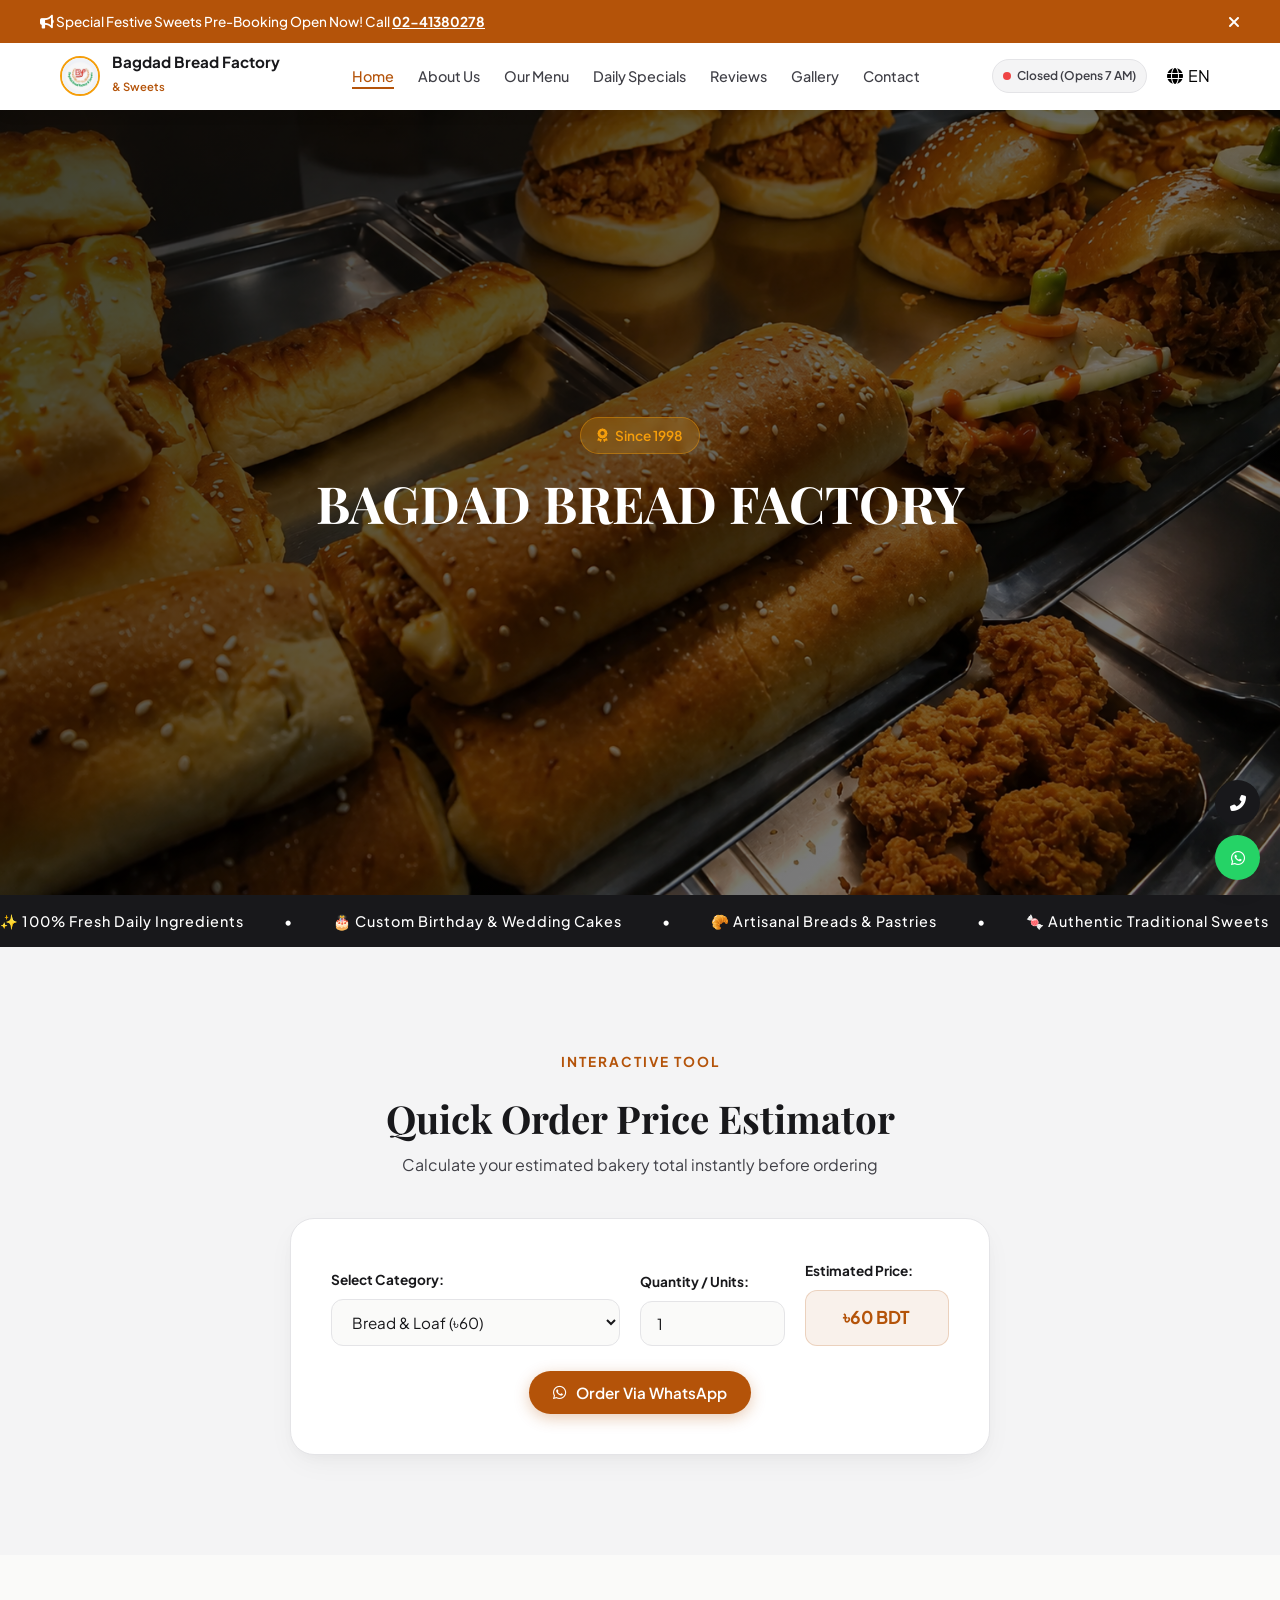
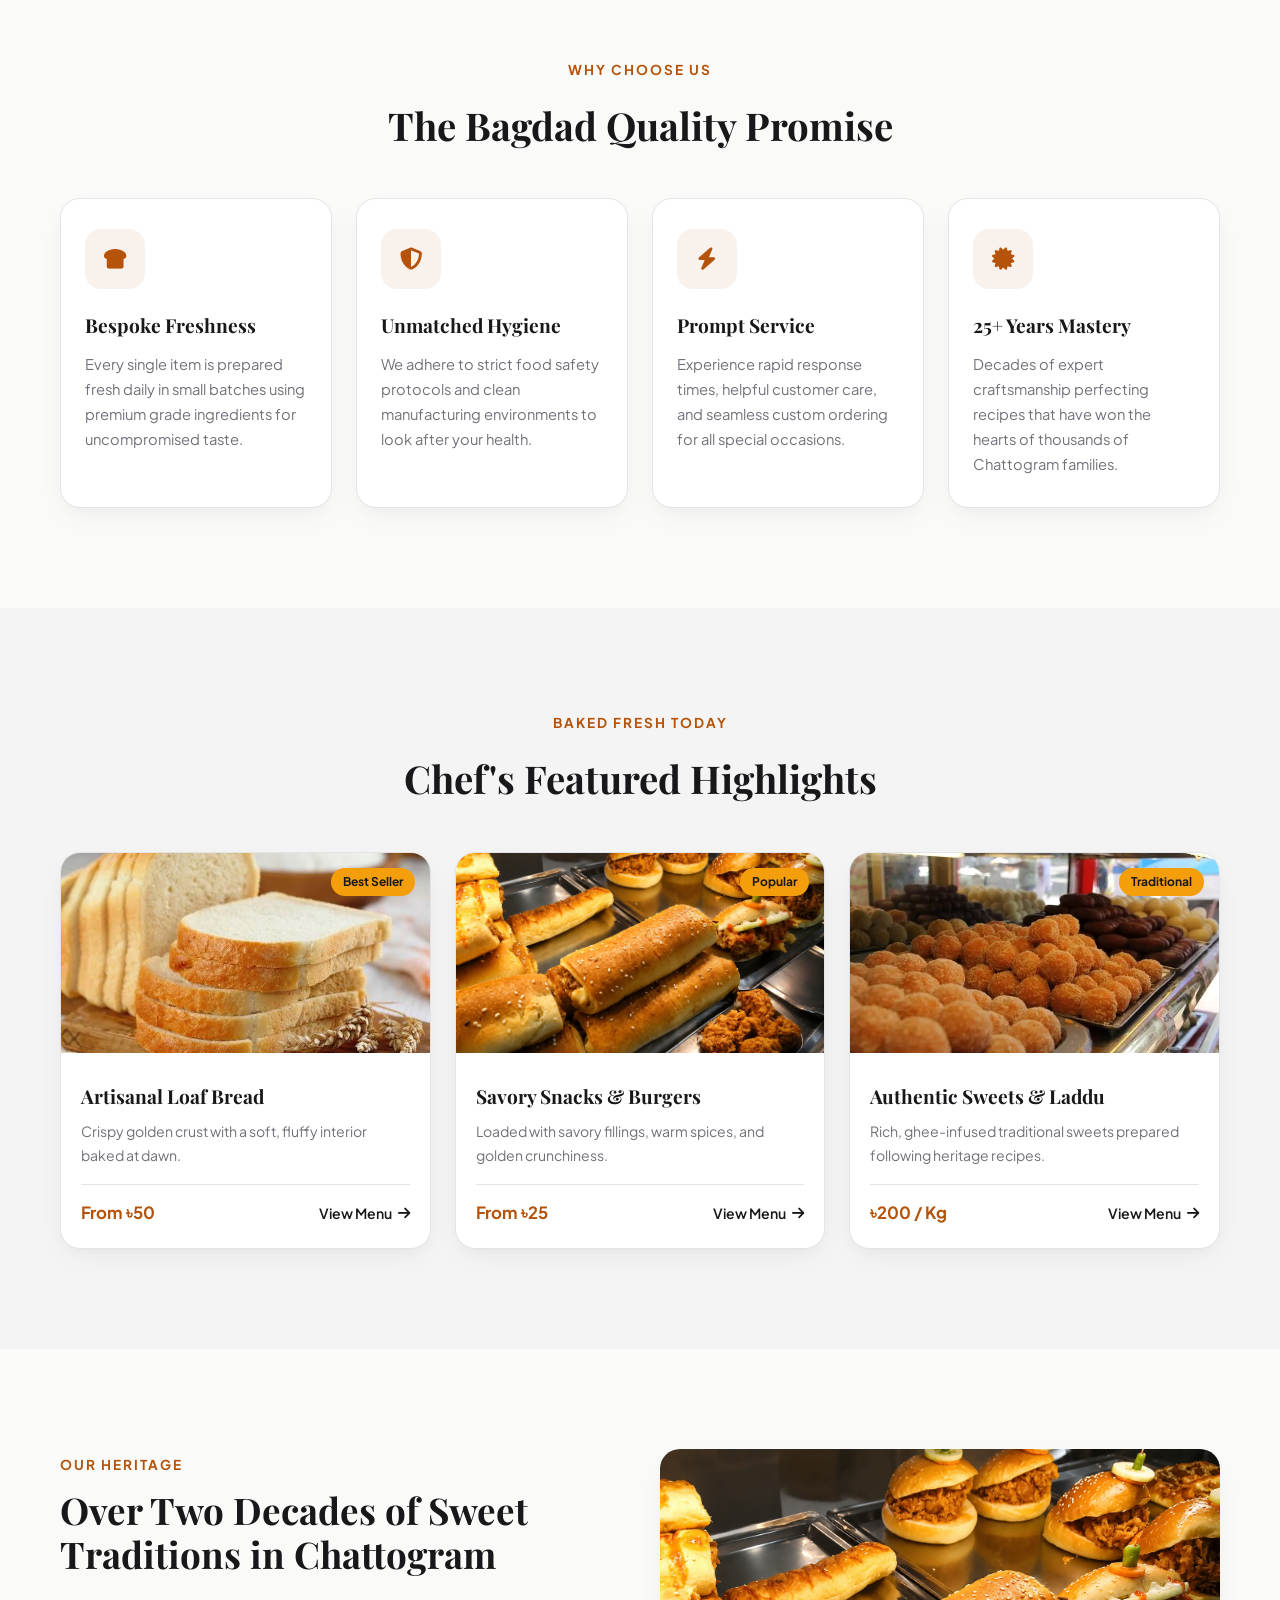
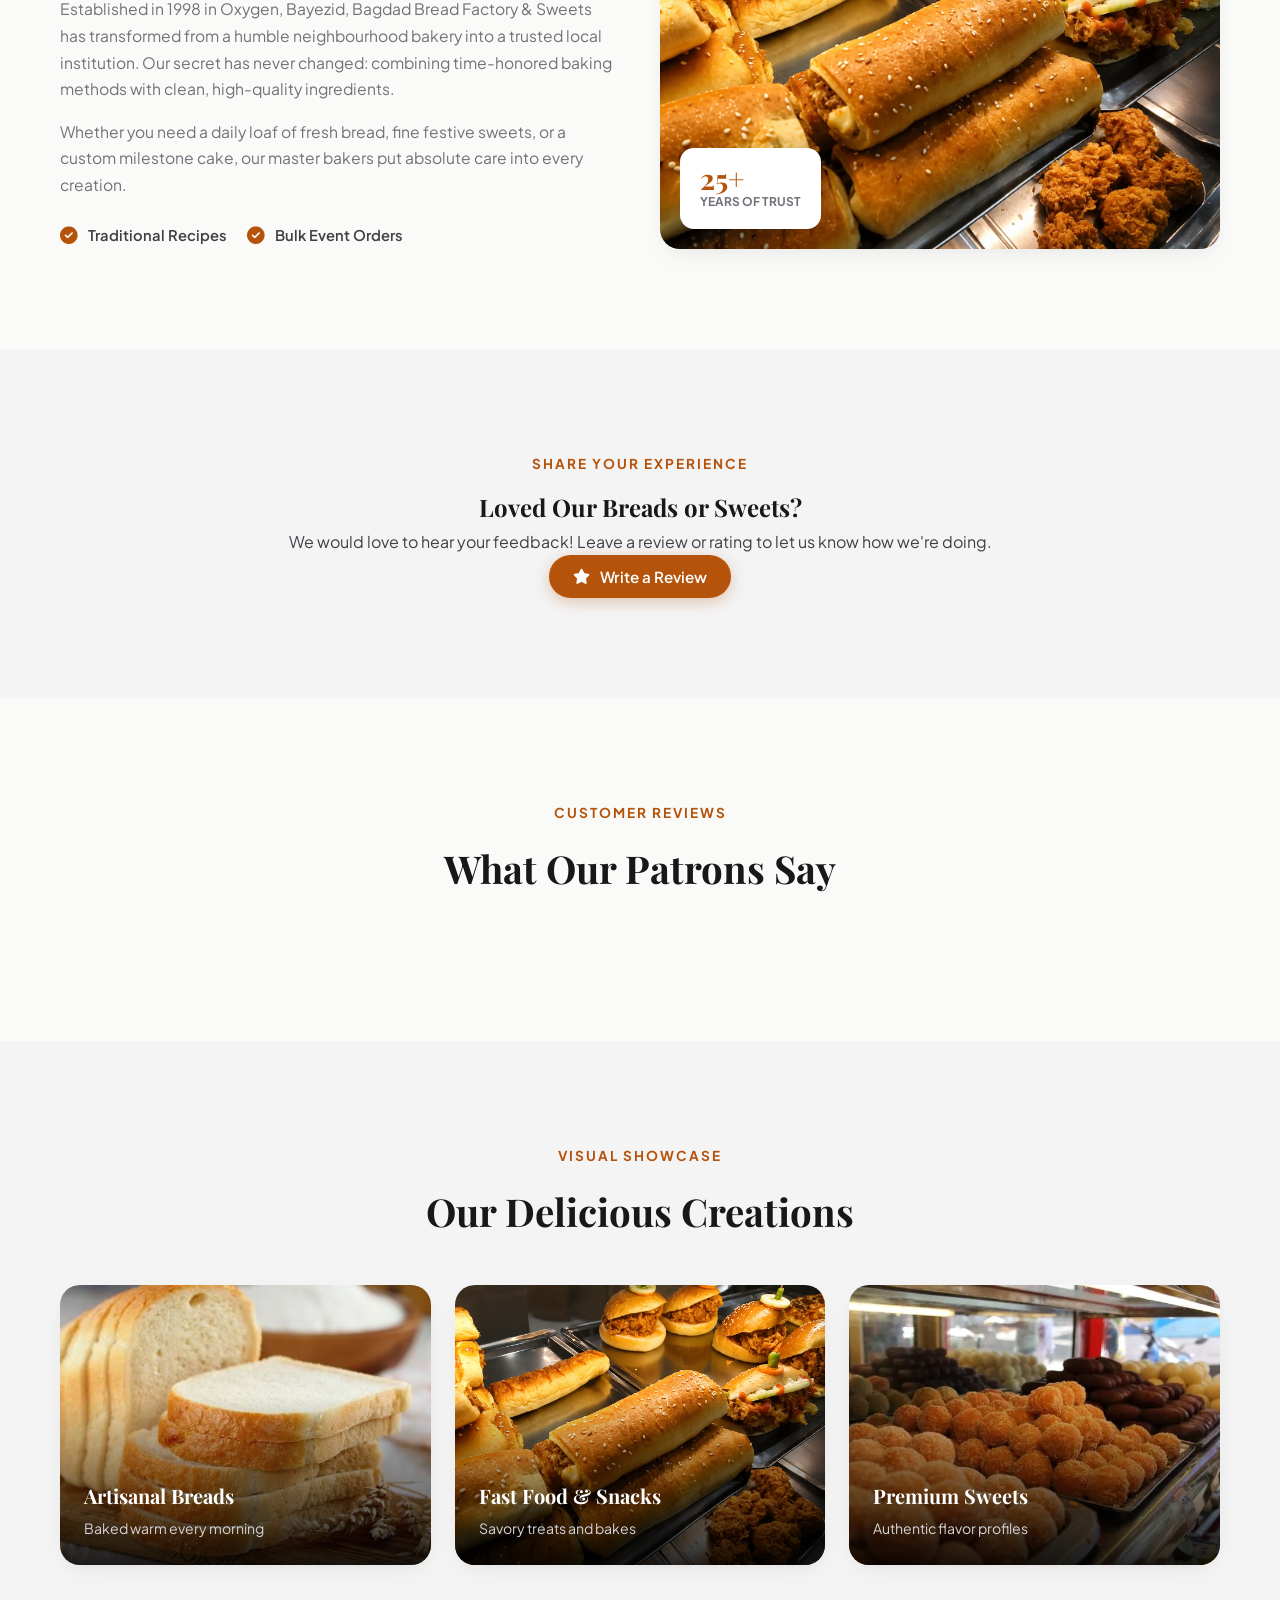
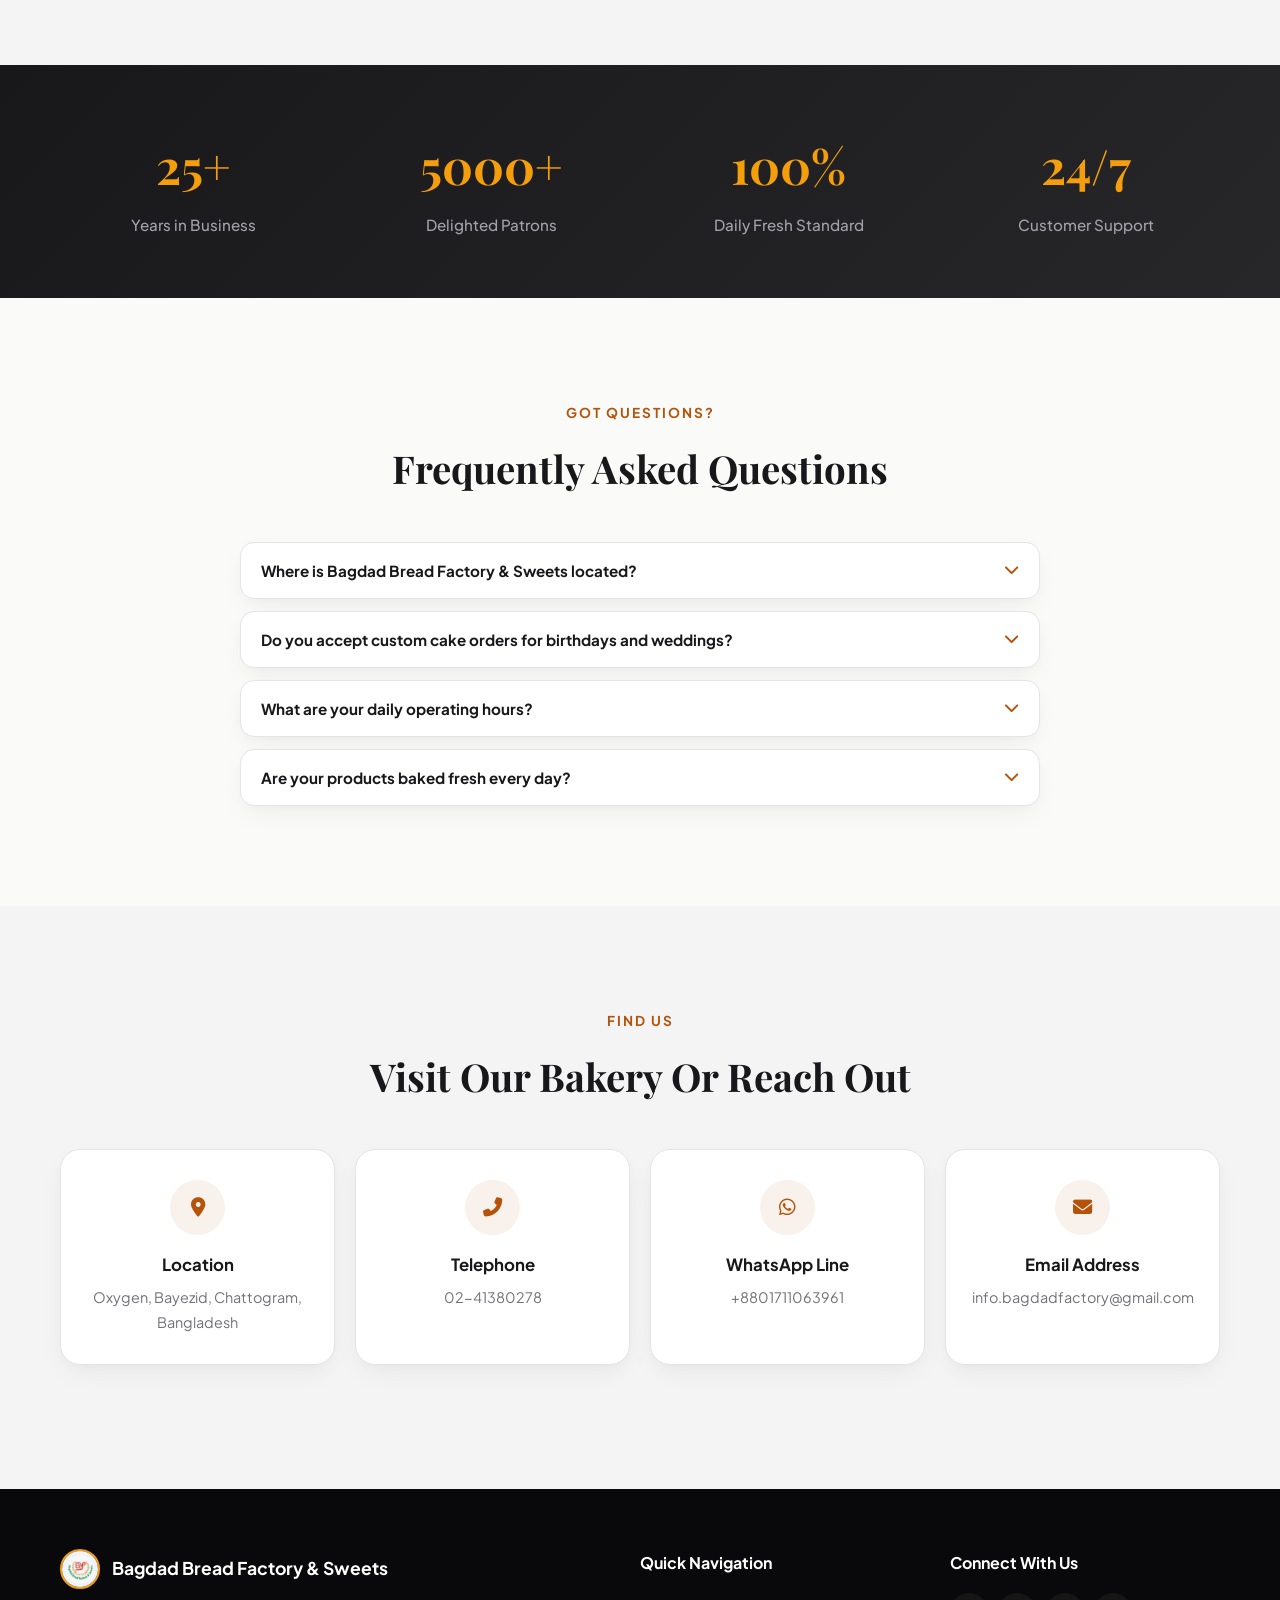
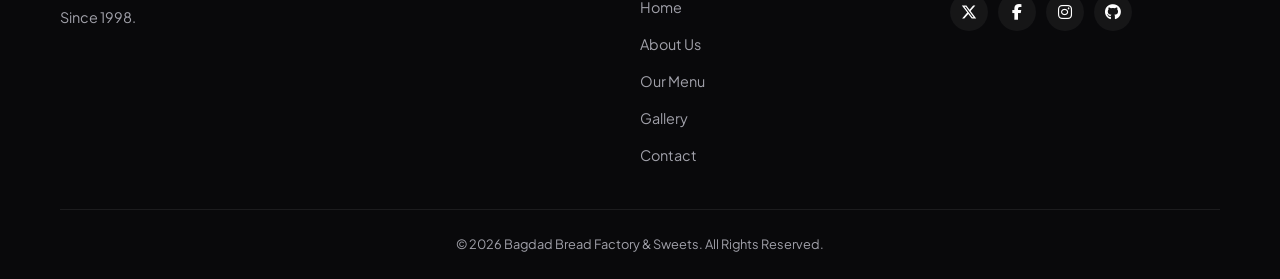
==== commit 258b21b8: "Update index.html" ====
--- a/index.html
+++ b/index.html
@@ -3,7 +3,7 @@
 <head>
     <meta charset="UTF-8">
     <meta name="viewport" content="width=device-width, initial-scale=1.0">
-    <title>Bagdad Bread Factory & Sweets | Premium Bakery in Chattogram</title>
+    <title>Bagdad Bread Factory & Sweets | Oxygen, Chattogram</title>
     <meta name="description" content="Bagdad Bread Factory & Sweets is a legendary bakery in Chattogram, Bangladesh. Serving fresh bread, custom cakes, pastries, traditional sweets, and snacks since 1998.">
     <meta name="keywords" content="Bagdad Bread Factory, Bagdad Bakery Chattogram, Oxygen Bayezid Bakery, Fresh Bread Bangladesh, Sweets Shop Chattogram, Cake Shop Chattogram">
     <meta name="author" content="Bagdad Bread Factory & Sweets">
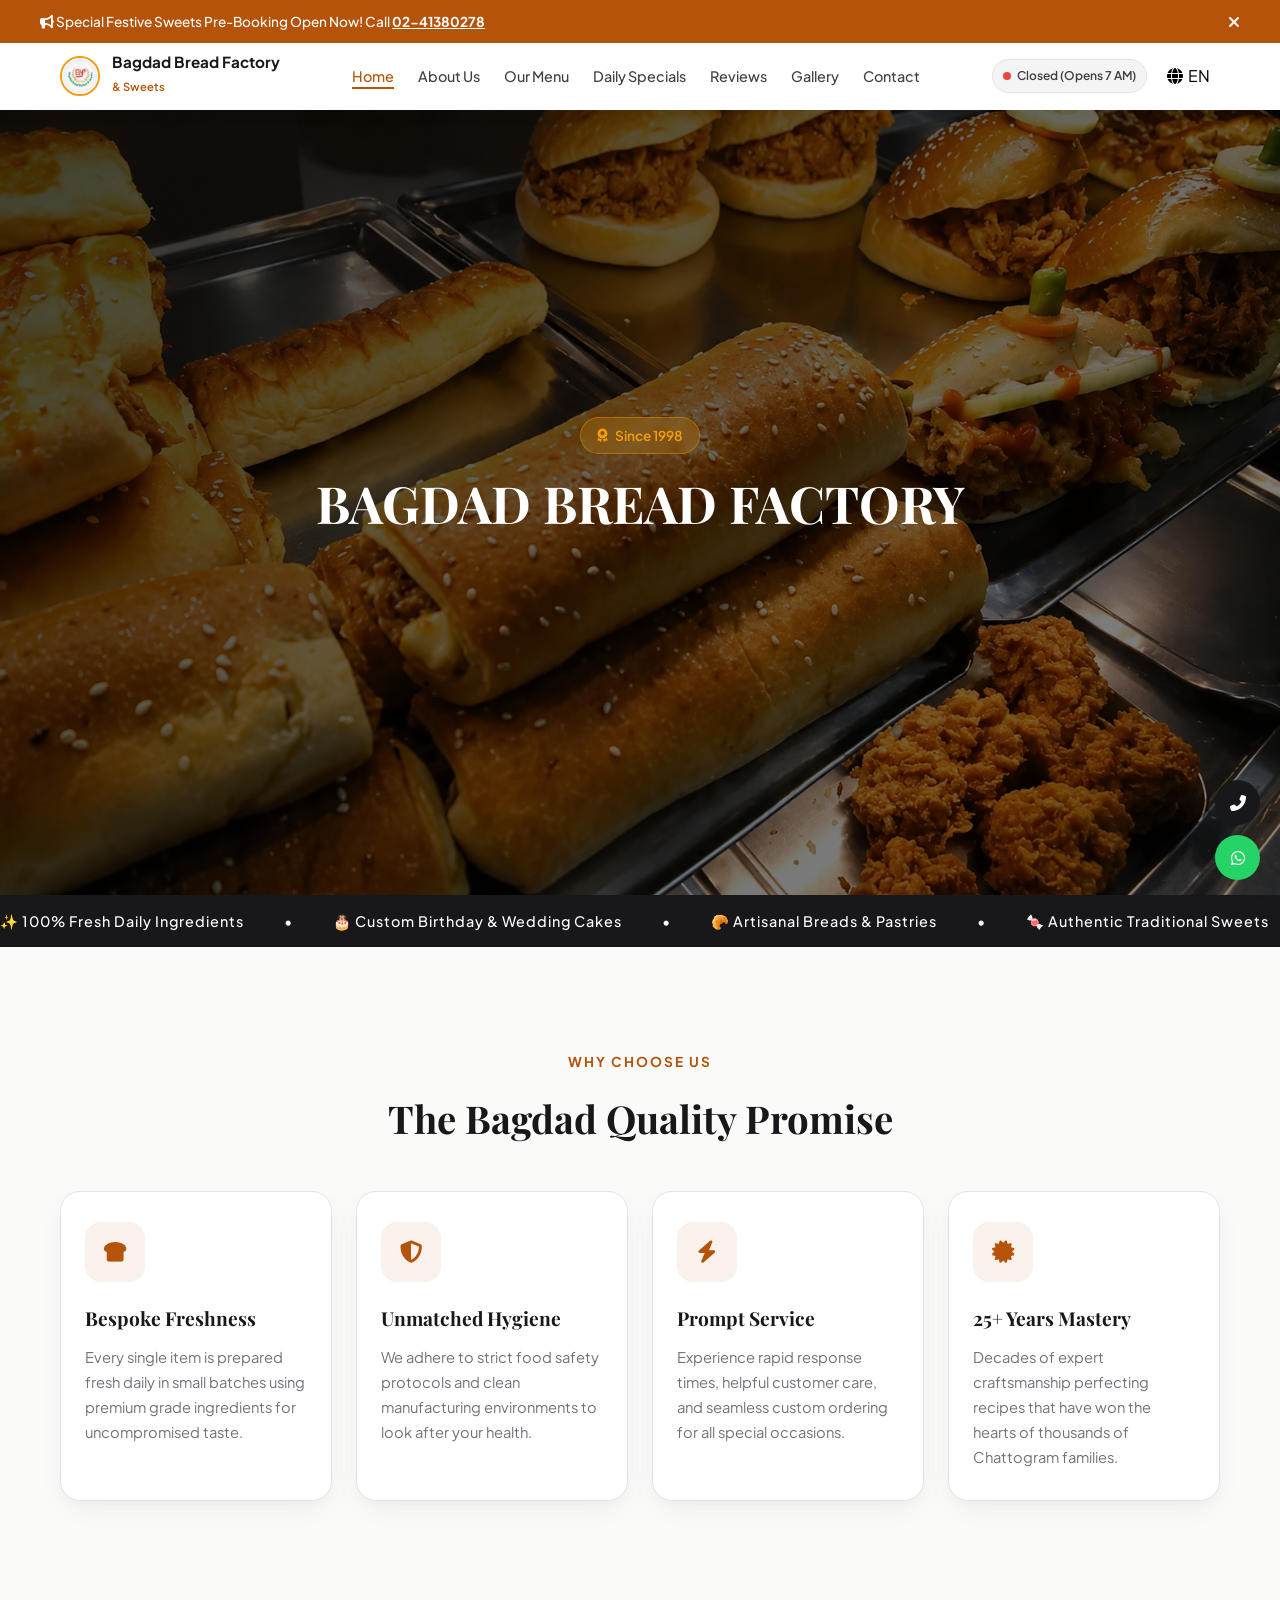
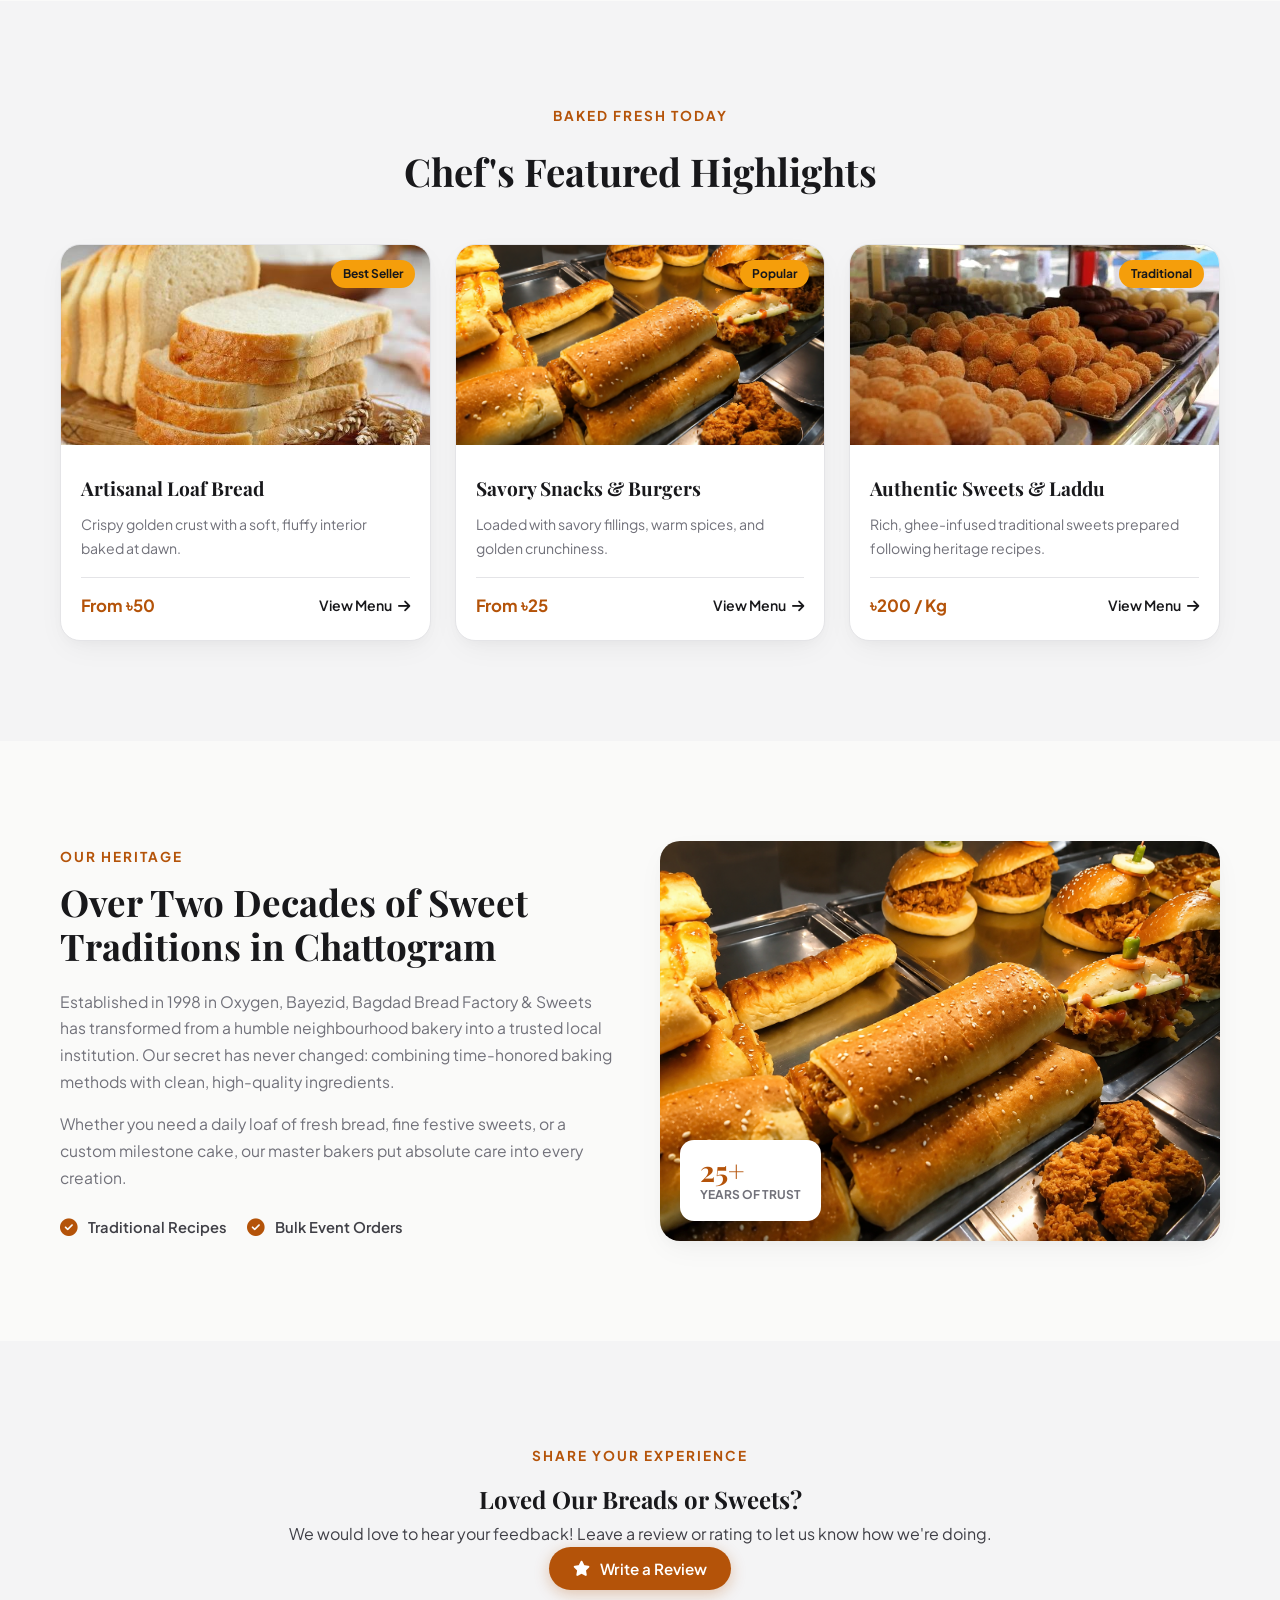
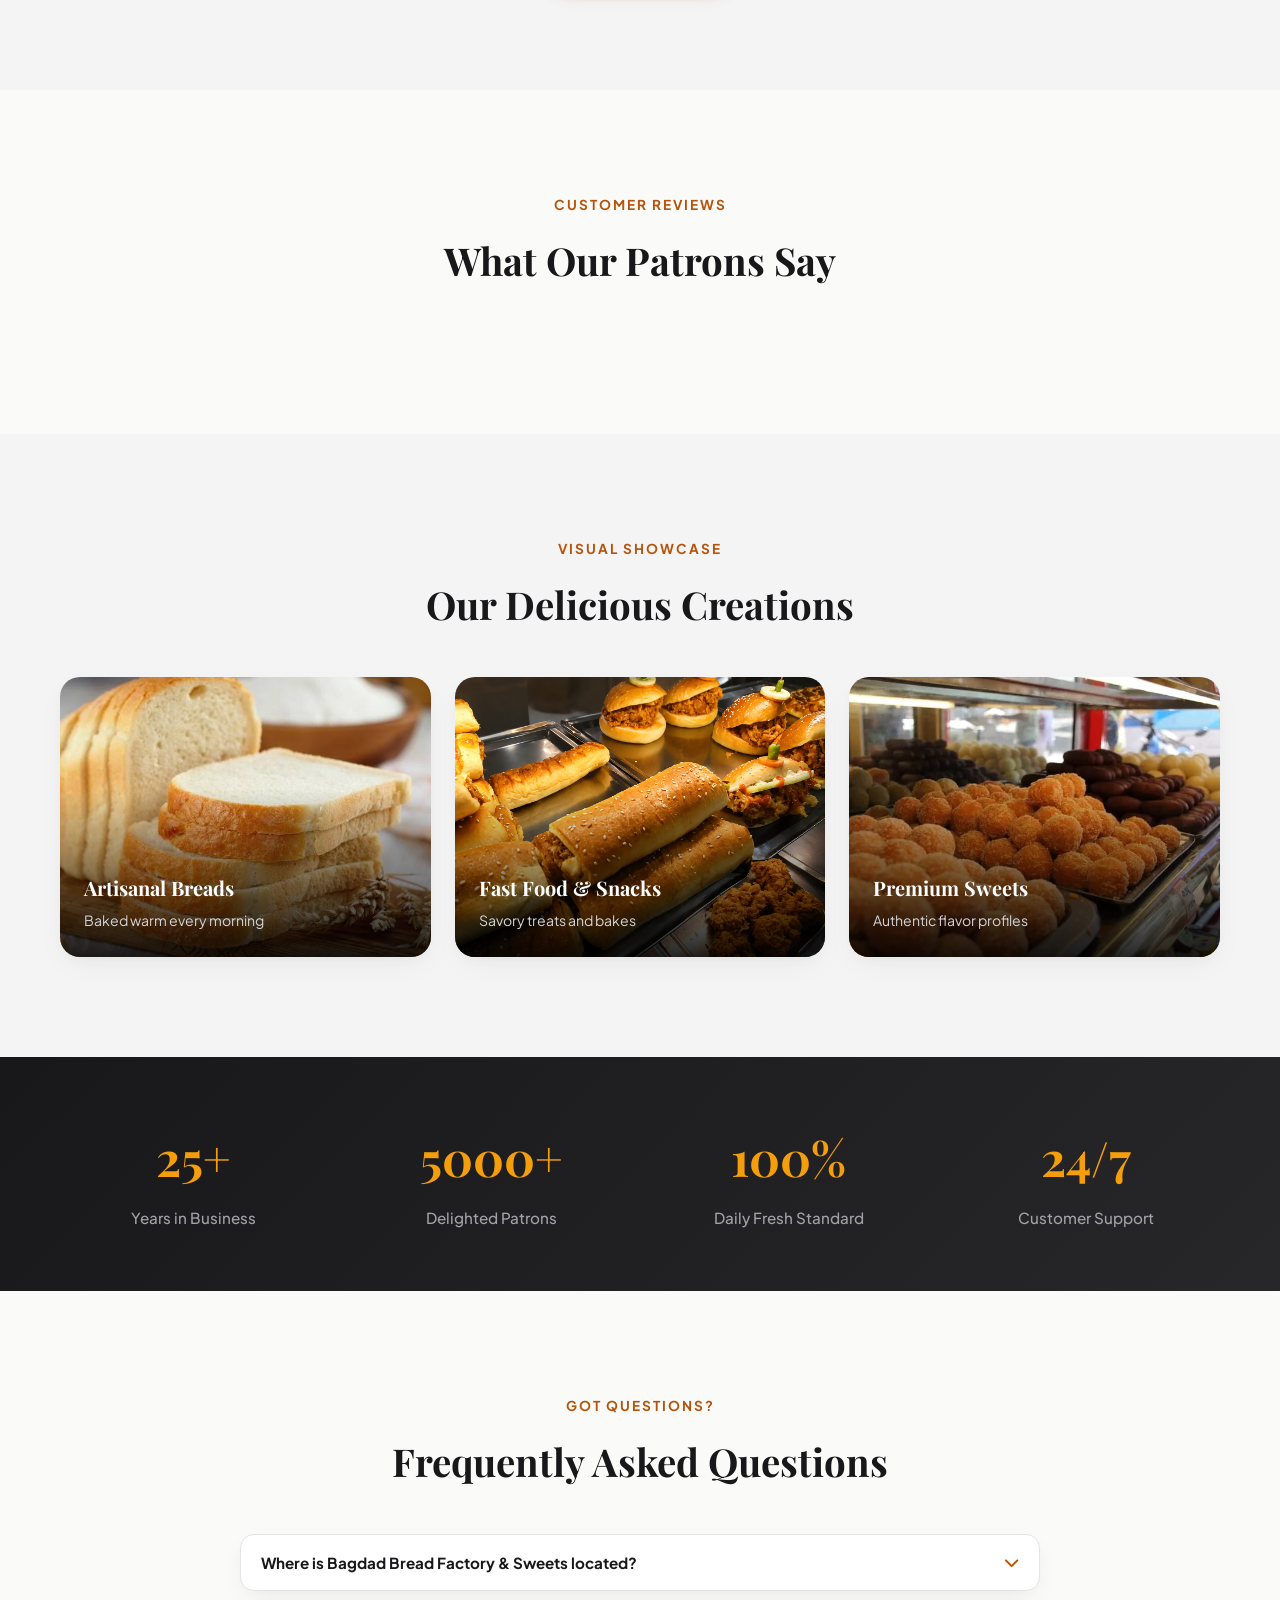
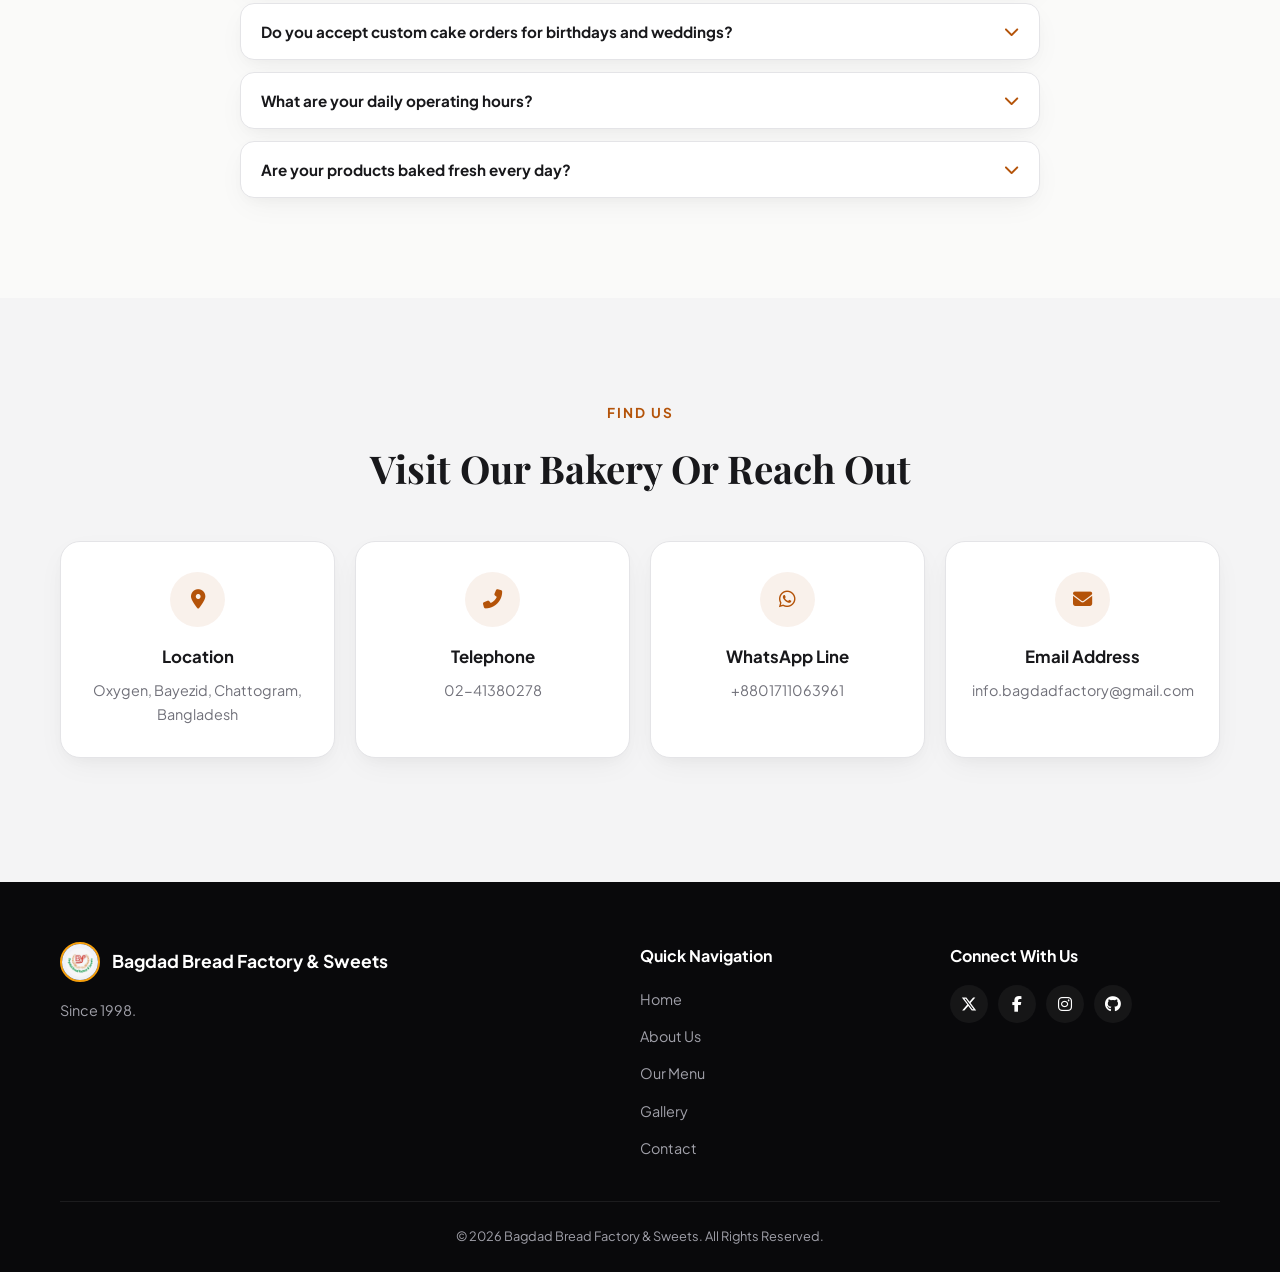
==== commit 6a2beeda: "Update index.html" ====
--- a/index.html
+++ b/index.html
@@ -5,13 +5,13 @@
     <meta name="viewport" content="width=device-width, initial-scale=1.0">
     <title>Bagdad Bread Factory & Sweets | Oxygen, Chattogram</title>
     <meta name="description" content="Bagdad Bread Factory & Sweets is a legendary bakery in Chattogram, Bangladesh. Serving fresh bread, custom cakes, pastries, traditional sweets, and snacks since 1998.">
-    <meta name="keywords" content="Bagdad Bread Factory, Bagdad Bakery Chattogram, Oxygen Bayezid Bakery, Fresh Bread Bangladesh, Sweets Shop Chattogram, Cake Shop Chattogram">
+    <meta name="keywords" content="Bagdad Bread Factory, Bagdad Ctg, Bagdad foods, Bagdad Bakery Chattogram, Oxygen Bayezid Bakery, Fresh Bread Bangladesh, Sweets Shop Chattogram, Cake Shop Chattogram">
     <meta name="author" content="Bagdad Bread Factory & Sweets">
     <meta name="robots" content="index, follow">
     <meta name="theme-color" content="#b45309">
     <link rel="canonical" href="https://bagdadbreadfactory.github.io/bagdad-bread-factory/">
     <meta property="og:type" content="website">
-    <meta property="og:title" content="Bagdad Bread Factory & Sweets | Premium Bakery in Chattogram">
+    <meta property="og:title" content="Bagdad Bread Factory & Sweets | Oxygen, Chattogram">
     <meta property="og:description" content="Freshly baked bread, rich custom cakes, and authentic traditional sweets made daily in Chattogram since 1998.">
     <meta property="og:url" content="https://bagdadbreadfactory.github.io/bagdad-bread-factory/">
     <meta property="og:image" content="https://bagdadbreadfactory.github.io/bagdad-bread-factory/images/logo.jpg">
@@ -62,16 +62,21 @@
             </div>
            
  
-            <div class="language-switcher" style="position: relative; display: inline-block;">
-                <button id="langToggleBtn" aria-label="Toggle Language" title="Select Language" style="background: none; border: none; cursor: pointer; font-size: 1rem; padding: 6px 10px; border-radius: 6px; display: flex; align-items: center; gap: 5px;">
-                    <i class="fas fa-globe"></i> <span id="currentLangLabel">EN</span>
-                </button>
-                <div id="langDropdown" style="display: none; position: absolute; right: 0; top: 110%; background: var(--bg-card, #fff); border: 1px solid var(--border-color, #ddd); border-radius: 8px; box-shadow: 0 4px 12px rgba(0,0,0,0.1); z-index: 1000; min-width: 110px; overflow: hidden;">
-                    <button class="lang-option" data-lang="en" style="width: 100%; padding: 8px 12px; text-align: left; background: none; border: none; cursor: pointer;">English</button>
-                    <button class="lang-option" data-lang="bn" style="width: 100%; padding: 8px 12px; text-align: left; background: none; border: none; cursor: pointer;">বাংলা</button>
-                    <button class="lang-option" data-lang="ar" style="width: 100%; padding: 8px 12px; text-align: left; background: none; border: none; cursor: pointer;">العربية</button>
-                </div>
-            </div>
+           <div class="language-switcher" style="position: relative; display: inline-block;">
+    <button id="langToggleBtn" aria-label="Toggle Language" title="Select Language" style="background: none; border: none; cursor: pointer; font-size: 1rem; padding: 6px 10px; border-radius: 6px; display: flex; align-items: center; gap: 5px;">
+        <i class="fas fa-globe"></i> <span id="currentLangLabel">EN</span>
+    </button>
+    <div id="langDropdown" style="display: none; position: absolute; right: 0; top: 110%; background: var(--bg-card, #fff); border: 1px solid var(--border-color, #ddd); border-radius: 8px; box-shadow: 0 4px 12px rgba(0,0,0,0.1); z-index: 1000; min-width: 130px; overflow: hidden; max-height: 250px; overflow-y: auto;">
+        <button class="lang-option" data-lang="en" style="width: 100%; padding: 8px 12px; text-align: left; background: none; border: none; cursor: pointer;">English</button>
+        <button class="lang-option" data-lang="bn" style="width: 100%; padding: 8px 12px; text-align: left; background: none; border: none; cursor: pointer;">বাংলা</button>
+        <button class="lang-option" data-lang="ar" style="width: 100%; padding: 8px 12px; text-align: left; background: none; border: none; cursor: pointer;">العربية</button>
+        <button class="lang-option" data-lang="hi" style="width: 100%; padding: 8px 12px; text-align: left; background: none; border: none; cursor: pointer;">हिन्दी</button>
+        <button class="lang-option" data-lang="ja" style="width: 100%; padding: 8px 12px; text-align: left; background: none; border: none; cursor: pointer;">日本語</button>
+        <button class="lang-option" data-lang="zh" style="width: 100%; padding: 8px 12px; text-align: left; background: none; border: none; cursor: pointer;">中文</button>
+        <button class="lang-option" data-lang="ru" style="width: 100%; padding: 8px 12px; text-align: left; background: none; border: none; cursor: pointer;">Русский</button>
+        <button class="lang-option" data-lang="ur" style="width: 100%; padding: 8px 12px; text-align: left; background: none; border: none; cursor: pointer;">اردو</button>
+    </div>
+</div>
             
             <button class="hamburger-menu" id="hamburgerBtn" aria-label="Toggle navigation">
                 <span class="bar"></span>
@@ -110,41 +115,7 @@
         </div>
     </section>
 
-    <section class="estimator-section section-padding bg-tint">
-        <div class="container">
-            <div class="section-header text-center">
-                <span class="sub-heading" data-key="estSub">Interactive Tool</span>
-                <h2 data-key="estTitle">Quick Order Price Estimator</h2>
-                <p data-key="estDesc">Calculate your estimated bakery total instantly before ordering</p>
-            </div>
-            <div class="estimator-box reveal-up">
-                <div class="estimator-grid">
-                    <div class="form-group">
-                        <label for="estCategory" data-key="estCatLabel">Select Category:</label>
-                        <select id="estCategory">
-                            <option value="bread" data-key="optBread">Bread & Loaf (৳60)</option>
-                            <option value="burger" data-key="optBurger">Chicken Burger (৳60)</option>
-                            <option value="cake" data-key="optCake">Celebration Cake - 1 Pound (৳350)</option>
-                            <option value="laddu" data-key="optLaddu">Traditional Laddu - Per Kg (৳200)</option>
-                            <option value="samosa" data-key="optSamosa">Chicken Samosa (৳10)</option>
-                        </select>
-                    </div>
-                    <div class="form-group">
-                        <label for="estQuantity" data-key="estQtyLabel">Quantity / Units:</label>
-                        <input type="number" id="estQuantity" min="1" max="100" value="1">
-                    </div>
-                    <div class="form-group result-group">
-                        <label data-key="estPriceLabel">Estimated Price:</label>
-                        <div id="estResult" class="est-result-display">৳60 BDT</div>
-                    </div>
-                </div>
-                <div class="text-center" style="margin-top: 25px;">
-                    <button id="estOrderBtn" class="btn btn-primary"><i class="fab fa-whatsapp"></i> <span data-key="orderWhatsApp">Order Via WhatsApp</span></button>
-                </div>
-            </div>
-        </div>
-    </section>
-
+ 
     <section class="features-section section-padding" id="features">
         <div class="container">
             <div class="section-header text-center">
@@ -471,6 +442,7 @@
 
 
 <script>
+
 const translations = {
     en: {
         announcement: "Special Festive Sweets Pre-Booking Open Now! Call",
@@ -597,7 +569,7 @@
         heroTitle: "বাগদাদ ব্রেড ফ্যাক্টরি",
         heroDesc: "চট্টগ্রামে প্রতিদিন তৈরি তাজা রুটি, কাস্টম কেক এবং ঐতিহ্যবাহী মিষ্টি।",
         tick1: "✨ ১০০% তাজা এবং খাঁটি উপাদান",
-        tick2: "🎂 জন্মদিনের এবং বিয়ের কাস্টম কেক",
+        tick2: "🎂 জন্মদিনের এবং বিয়ের কাস্টম কেক",
         tick3: "🥐 কারিগরী পাউরুটি ও পেস্ট্রি",
         tick4: "🍬 ঐতিহ্যবাহী খাঁটি মিষ্টি",
         tick5: "📍 অক্সিজেন, বায়েজিদ, চট্টগ্রাম",
@@ -616,17 +588,17 @@
         whyUs: "কেন আমাদের বেছে নেবেন",
         qualityPromise: "বাগদাদের মানের প্রতিশ্রুতি",
         feat1Title: "সর্বোচ্চ তাজাভাব",
-        feat1Desc: "অযোচিত স্বাদের জন্য প্রিমিয়াম গ্রেডের উপাদান দিয়ে প্রতিদিন অল্প পরিমাণে তাজা খাবার তৈরি করা হয়।",
-        feat2Title: "অতুলনীয় পরিচ্ছন্নতা",
-        feat2Desc: "আপনার স্বাস্থ্যের সুরক্ষায় আমরা কঠোর খাদ্য নিরাপত্তা প্রোটোকল ও পরিচ্ছন্ন পরিবেশ বজায় রাখি।",
+        feat1Desc: "অযোচিত স্বাদের জন্য প্রিমিয়াম গ্রেডের উপাদান দিয়ে প্রতিদিন অল্প পরিমাণে তাজা খাবার তৈরি করা হয়।",
+        feat2Title: "অতুলনীয় পরিচ্ছন্নতা",
+        feat2Desc: "আপনার স্বাস্থ্যের সুরক্ষায় আমরা কঠোর খাদ্য নিরাপত্তা প্রোটোকল ও পরিচ্ছন্ন পরিবেশ বজায় রাখি।",
         feat3Title: "দ্রুত সেবা",
-        feat3Desc: "যেকোনো বিশেষ আয়োজনে দ্রুত রেসপন্স, যত্নশীল কাস্টমার কেয়ার ও সহজ অর্ডার সুবিধা পান।",
+        feat3Desc: "যেকোনো বিশেষ আয়োজনে দ্রুত রেসপন্স, যত্নশীল কাস্টমার কেয়ার ও সহজ অর্ডার সুবিধা পান।",
         feat4Title: "২৫+ বছরের দক্ষতা",
         feat4Desc: "হাজারো চট্টগ্রামবাসীর মন জয় করা রেসিপি তৈরিতে আমাদের রয়েছে দশকের পর দশকের অভিজ্ঞতা।",
         bakedToday: "আজকে তাজা বেকড",
         chefHighlights: "শেফের বিশেষ আকর্ষণ",
         badgeBest: "বেস্ট সেলার",
-        badgePopular: "জনপ্রিয়",
+        badgePopular: "জনপ্রিয়",
         badgeTrad: "ঐতিহ্যবাহী",
         spec1Title: "কারিগরী লোফ ব্রেড",
         spec1Desc: "ভোরে বেক করা নরম ভেতরের অংশ সহ ক্রিস্পি সোনালী ক্রাস্ট।",
@@ -635,19 +607,19 @@
         spec2Desc: "স্বাদের পুরণে ভরপুর, উষ্ণ মসলা এবং সোনালী মচমচে ভাব।",
         spec2Price: "৳২৫ থেকে",
         spec3Title: "খাঁটি মিষ্টি ও লাড্ডু",
-        spec3Desc: "ঐতিহ্যবাহী রেসিপিতে তৈরি খাঁটি ঘিয়ে ভরা ঐতিহ্যবাহী মিষ্টি।",
+        spec3Desc: "ঐতিহ্যবাহী রেসিপিতে তৈরি খাঁটি ঘিয়ে ভরা ঐতিহ্যবাহী মিষ্টি।",
         spec3Price: "৳২০০ / কেজি",
         viewMenu: "মেনু দেখুন",
         ourHeritage: "আমাদের ঐতিহ্য",
-        aboutTitle: "চট্টগ্রামে দুই দশকেরও বেশি সময়ের মিষ্টি ঐতিহ্য",
-        aboutDesc1: "১৯৯৮ সালে অক্সিজেন, বায়েজিদে প্রতিষ্ঠিত বাগদাদ ব্রেড ফ্যাক্টরি অ্যান্ড সুইটস একটি সাধারণ পাড়ার বেকারি থেকে বিশ্বস্ত স্থানীয় প্রতিষ্ঠানে রূপ নিয়েছে। আমাদের গোপনীয়তা কখনো বদলায়নি: সময়-পরীক্ষিত বেকিং পদ্ধতি এবং পরিষ্কার, উচ্চ মানের উপাদান।",
+        aboutTitle: "চট্টগ্রামে দুই দশকেরও বেশি সময়ের মিষ্টি ঐতিহ্য",
+        aboutDesc1: "১৯৯৮ সালে অক্সিজেন, বায়েজিদে প্রতিষ্ঠিত বাগদাদ ব্রেড ফ্যাক্টরি অ্যান্ড সুইটস একটি সাধারণ পাড়ার বেকারি থেকে বিশ্বস্ত স্থানীয় প্রতিষ্ঠানে রূপ নিয়েছে। আমাদের গোপনীয়তা কখনো বদলায়নি: সময়-পরীক্ষিত বেকিং পদ্ধতি এবং পরিষ্কার, উচ্চ মানের উপাদান।",
         aboutDesc2: "আপনার প্রতিদিনের পাউরুটি, উৎসবের মিষ্টি বা কাস্টম কেক যাই হোক না কেন, আমাদের মাস্টার বেকাররা প্রতিটি তৈরিতে পরম যত্ন নেন।",
         hl1: "ঐতিহ্যবাহী রেসিপি",
         hl2: "বুল্ক বা পাইকারি অর্ডার",
         yearsTrust: "বিশ্বাসের বছর",
         shareExp: "আপনার অভিজ্ঞতা শেয়ার করুন",
         lovedBreads: "আমাদের রুটি বা মিষ্টি কি আপনার ভালো লেগেছে?",
-        reviewPromptDesc: "আমরা আপনার মতামত শুনতে চাই! কেমন হয়েছে তা জানাতে একটি রিভিউ বা রেটিং দিন।",
+        reviewPromptDesc: "আমরা আপনার মতামত শুনতে চাই! কেমন হয়েছে তা জানাতে একটি রিভিউ বা রেটিং দিন।",
         writeReview: "রিভিউ লিখুন",
         custReviews: "গ্রাহকদের রিভিউ",
         whatPatrons: "গ্রাহকরা যা বলছেন",
@@ -657,9 +629,9 @@
         gal1Desc: "প্রতিদিন সকালে গরম বেক করা",
         gal2Title: "ফাস্ট ফুড ও স্ন্যাক্স",
         gal2Desc: "মজাদার নাস্তা এবং পেস্ট্রি",
-        gal3Title: "প্রিমিয়াম মিষ্টি",
+        gal3Title: "প্রিমিয়াম মিষ্টি",
         gal3Desc: "খাঁটি ও সুস্বাদু ফ্লেভার",
-        met1: "ব্যবসায় বছর",
+        met1: "ব্যবসায় বছর",
         met2: "খুশি গ্রাহক",
         met3: "তাজা মান নিশ্চিত",
         met4: "গ্রাহক সহায়তা",
@@ -669,7 +641,7 @@
         faq1A: "আমরা অক্সিজেন, বায়েজিদ, চট্টগ্রাম, বাংলাদেশে অবস্থিত। সঠিক দিকনির্দেশের জন্য আপনি গুগল ম্যাপে দেখতে পারেন বা 02-41380278 নম্বরে কল করতে পারেন।",
         faq2Q: "জন্মদিন এবং বিয়ের জন্য কি কাস্টম কেক অর্ডার নেওয়া হয়?",
         faq2A: "হ্যাঁ! আমরা ভ্যানিলা, চকলেট এবং মাল্টি-টায়ার কেকসহ কাস্টম কেক তৈরিতে পারদর্শী। অন্তত ২৪ ঘণ্টা আগে ফোন বা হোয়াটসঅ্যাপে যোগাযোগ করুন।",
-        faq3Q: "আপনাদের প্রতিদিনের খোলার সময় কখন?",
+        faq3Q: "আপনাদের প্রতিদিনের খোলার সময় কখন?",
         faq3A: "আমরা রবিবার থেকে শনিবার প্রতিদিন সকাল ৭:০০ টা থেকে রাত ১১:০০ টা পর্যন্ত খোলা থাকি।",
         faq4Q: "আপনাদের পণ্য কি প্রতিদিন তাজা বেক করা হয়?",
         faq4A: "অবশ্যই। আমাদের সমস্ত রুটি, ফাস্ট ফুড, স্ন্যাক্স এবং ঐতিহ্যবাহী মিষ্টি তাজা ও সুস্বাদু রাখতে প্রতিদিন ছোট ব্যাচে অন-সাইটে তৈরি করা হয়।",
@@ -690,7 +662,7 @@
         footerSince: "১৯৯৮ সাল থেকে।",
         footerNav: "দ্রুত নেভিগেশন",
         footerConnect: "আমাদের সাথে যুক্ত থাকুন",
-        footerCopy: "© ২০২৬ বাগদাদ ব্রেড ফ্যাক্টরি অ্যান্ড সুইটস। সর্বস্বত্ব সংরক্ষিত।"
+        footerCopy: "© 2026 Bagdad Bread Factory & Sweets. All Rights Reserved."
     },
     ar: {
         announcement: "الطلب المسبق للحلويات الاحتفالية الخاصة مفتوح الآن! اتصل على",
@@ -775,7 +747,7 @@
         met4: "دعم العملاء",
         gotQuestions: "هل لديك أسئلة؟",
         faqTitle: "الأسئلة الشائعة",
-        faq1Q: "أين يقع مصنع خبز بغداد والحلويات؟",
+        faq1Q: "أين يقع مخبز بغداد والحلويات؟",
         faq1A: "نحن موجودون في موقع مناسب في أوكسجين، بايزيد، شيتاغونغ، بنغلاديش. يمكنك العثور علينا بسهولة على خرائط جوجل أو الاتصال بنا على 02-41380278 للحصول على توجيهات دقيقة.",
         faq2Q: "هل تقبلون طلبات الكعك المخصص لأعياد الميلاد والأعراس؟",
         faq2A: "نعم! نحن نتخصص في كعك الاحتفالات المخصص بما في ذلك الفانيليا والشوكولاتة والكعك متعدد الطبقات. يرجى الاتصال بنا عبر الهاتف أو الواتساب قبل 24 ساعة على الأقل.",
@@ -791,7 +763,7 @@
         contWa: "رقم الواتساب",
         contEmail: "عنوان البريد الإلكتروني",
         modalTitle: "اكتب تقييماً",
-        modalDesc: "شارك تجربتك مع مصنع خبز بغداد والحلويات",
+        modalDesc: "شارك تجربتك مع مخبز بغداد والحلويات",
         lblName: "اسمك:",
         lblTitle: "لقبك / موقعك:",
         lblRating: "التقييم:",
@@ -800,7 +772,447 @@
         footerSince: "منذ عام 1998.",
         footerNav: "التنقل السريع",
         footerConnect: "تواصل معنا",
-        footerCopy: "© 2026 مصنع خبز بغداد والحلويات. جميع الحقوق محفوظة."
+        footerCopy: "© 2026 Bagdad Bread Factory & Sweets. All Rights Reserved."
+    },
+    hi: {
+        announcement: "विशेष उत्सव की मिठाइयों की प्री-बुकिंग अभी खुली है! कॉल करें",
+        brandSub: "और स्वीट्स",
+        navHome: "होम",
+        navAbout: "हमारे बारे में",
+        navMenu: "हमारा मेनू",
+        navSpecials: "दैनिक स्पेशल",
+        navReviews: "समीक्षाएं",
+        navGallery: "गैलरी",
+        navContact: "संपर्क करें",
+        statusChecking: "जाँच हो रही है...",
+        heroBadge: "1998 से",
+        heroTitle: "बगदाद ब्रेड फैक्ट्री",
+        heroDesc: "चटगांव में रोजाना ताजी बेक की गई ब्रेड, रिच कस्टम केक और पारंपरिक मिठाइयाँ बनाई जाती हैं।",
+        tick1: "✨ 100% ताजी और शुद्ध सामग्रियां",
+        tick2: "🎂 कस्टम जन्मदिन और शादी के केक",
+        tick3: "🥐 आर्टिसनल ब्रेड और पेस्ट्री",
+        tick4: "🍬 प्रामाणिक पारंपरिक मिठाइयाँ",
+        tick5: "📍 ऑक्सीजन, बायेजीद, चटगांव",
+        estSub: "इंटरैक्टिव टूल",
+        estTitle: "त्वरित ऑर्डर मूल्य अनुमानक",
+        estDesc: "ऑर्डर करने से पहले तुरंत अपने अनुमानित बेकरी कुल की गणना करें",
+        estCatLabel: "श्रेणी चुनें:",
+        optBread: "ब्रेड और लोफ (৳60)",
+        optBurger: "चिकन बर्गर (৳60)",
+        optCake: "सेलिब्रेशन केक - 1 पाउंड (৳350)",
+        optLaddu: "पारंपरिक लड्डू - प्रति किलो (৳200)",
+        optSamosa: "चिकन समोसा (৳10)",
+        estQtyLabel: "मात्रा / यूनिट:",
+        estPriceLabel: "अनुमानित मूल्य:",
+        orderWhatsApp: "व्हाट्सएप के जरिए ऑर्डर करें",
+        whyUs: "हमें क्यों चुनें",
+        qualityPromise: "बगदाद गुणवत्ता का वादा",
+        feat1Title: "बेजोड़ ताज़गी",
+        feat1Desc: "अद्वितीय स्वाद के लिए प्रीमियम ग्रेड सामग्री का उपयोग करके हर एक वस्तु को छोटे बैचों में रोजाना ताजा तैयार किया जाता है।",
+        feat2Title: "बेजोड़ स्वच्छता",
+        feat2Desc: "हम आपके स्वास्थ्य की देखभाल के लिए कड़े खाद्य सुरक्षा प्रोटोकॉल और स्वच्छ निर्माण वातावरण का पालन करते हैं।",
+        feat3Title: "त्वरित सेवा",
+        feat3Desc: "सभी विशेष अवसरों के लिए तेज़ प्रतिक्रिया समय, मददगार ग्राहक सेवा और सहज कस्टम ऑर्डरिंग का अनुभव लें।",
+        feat4Title: "25+ वर्षों की महारत",
+        feat4Desc: "हजारों चटगांव परिवारों का दिल जीतने वाली रेसिपी को परफेक्ट बनाने वाली दशकों की विशेषज्ञ शिल्प कौशल।",
+        bakedToday: "आज ताजा बेक किया गया",
+        chefHighlights: "शेफ की खास विशेषताएं",
+        badgeBest: "बेस्ट सेलर",
+        badgePopular: "लोकप्रिय",
+        badgeTrad: "पारंपरिक",
+        spec1Title: "आर्टिसनल लोफ ब्रेड",
+        spec1Desc: "भोर में बेक किया गया मुलायम, फूला हुआ अंदरूनी हिस्सा और क्रिस्पी सुनहरी परत।",
+        spec1Price: "৳50 से शुरू",
+        spec2Title: "स्वादिष्ट स्नैक्स और बर्गर",
+        spec2Desc: "स्वादिष्ट फिलिंग, गर्म मसालों और सुनहरे क्रंच से भरपूर।",
+        spec2Price: "৳25 से शुरू",
+        spec3Title: "प्रामाणिक मिठाइयाँ और लड्डू",
+        spec3Desc: "विरासत के नुस्खों का पालन करके तैयार की गई रिच, घी से भरपूर पारंपरिक मिठाइयाँ।",
+        spec3Price: "৳200 / किलो",
+        viewMenu: "मेनू देखें",
+        ourHeritage: "हमारी विरासत",
+        aboutTitle: "चटगांव में मीठी परंपराओं के दो दशकों से अधिक",
+        aboutDesc1: "ऑक्सीजन, बायेजीद, चटगांव में 1998 में स्थापित, बगदाद ब्रेड फैक्ट्री एंड स्वीट्स एक विनम्र पड़ोस की बेकरी से एक भरोसेमंद स्थानीय संस्थान बन गया है। हमारा रहस्य कभी नहीं बदला है: साफ, उच्च गुणवत्ता वाली सामग्री के साथ समय-परीक्षण विधियों का संयोजन।",
+        aboutDesc2: "चाहे आपको ताजी ब्रेड की दैनिक लोफ की आवश्यकता हो, बेहतरीन उत्सव की मिठाइयों की, या कस्टम माइलस्टोन केक की, हमारे मास्टर बेकर हर रचना में पूरी देखभाल करते हैं।",
+        hl1: "पारंपरिक रेसिपी",
+        hl2: "थोक इवेंट ऑर्डर",
+        yearsTrust: "विश्वास के वर्ष",
+        shareExp: "अपना अनुभव साझा करें",
+        lovedBreads: "हमारी ब्रेड या मिठाइयाँ पसंद आईं?",
+        reviewPromptDesc: "हमें आपकी प्रतिक्रिया सुनना अच्छा लगेगा! हम कैसा कर रहे हैं यह बताने के लिए समीक्षा या रेटिंग दें।",
+        writeReview: "समीक्षा लिखें",
+        custReviews: "ग्राहक समीक्षाएं",
+        whatPatrons: "हमारे ग्राहक क्या कहते हैं",
+        visualShowcase: "विजुअल शोकेस",
+        deliciousCreations: "हमारी स्वादिष्ट रचनाएं",
+        gal1Title: "आर्टिसनल ब्रेड",
+        gal1Desc: "हर सुबह गर्म बेक किया जाता है",
+        gal2Title: "फास्ट फूड और स्नैक्स",
+        gal2Desc: "स्वादिष्ट व्यंजन और बेक",
+        gal3Title: "प्रीमियम मिठाइयाँ",
+        gal3Desc: "प्रामाणिक स्वाद प्रोफाइल",
+        met1: "व्यवसाय में वर्ष",
+        met2: "प्रसन्न ग्राहक",
+        met3: "दैनिक ताजा मानक",
+        met4: "ग्राहक सहायता",
+        gotQuestions: "कोई सवाल है?",
+        faqTitle: "अक्सर पूछे जाने वाले प्रश्न",
+        faq1Q: "बगदाद ब्रेड फैक्ट्री एंड स्वीट्स कहाँ स्थित है?",
+        faq1A: "हम ऑक्सीजन, बायेजीद, चटगांव, बांग्लादेश में सुविधाजनक रूप से स्थित हैं। सटीक दिशा-निर्देशों के लिए आप हमें गूगल मैप्स पर पा सकते हैं या 02-41380278 पर कॉल कर सकते हैं।",
+        faq2Q: "क्या आप जन्मदिन और शादियों के लिए कस्टम केक ऑर्डर स्वीकार करते हैं?",
+        faq2A: "हाँ! हम वैनिला, चॉकलेट और मल्टी-टियर इवेंट केक सहित कस्टम सेलिब्रेशन केक में विशेषज्ञ हैं। कृपया कम से कम 24 घंटे पहले फोन या व्हाट्सएप के माध्यम से संपर्क करें।",
+        faq3Q: "आपके दैनिक संचालन के घंटे क्या हैं?",
+        faq3A: "हम रविवार से शनिवार तक हर दिन सुबह 7:00 बजे से रात 11:00 बजे तक खुले रहते हैं।",
+        faq4Q: "क्या आपके उत्पाद हर दिन ताजे बेक किए जाते हैं?",
+        faq4A: "बिल्कुल। pristine ताजगी और स्वाद की गारंटी के लिए हमारी सभी ब्रेड, फास्ट फूड, स्नैक्स और पारंपरिक मिठाइयाँ छोटे बैचों में रोजाना ऑन-साइट बनाई जाती हैं।",
+        findUs: "हमें खोजें",
+        contactTitle: "हमारी बेकरी पर आएं या संपर्क करें",
+        contLoc: "स्थान",
+        contLocVal: "ऑक्सीजन, बायेजीद, चटगांव, बांग्लादेश",
+        contTel: "टेलीफोन",
+        contWa: "व्हाट्सएप लाइन",
+        contEmail: "ईमेल पता",
+        modalTitle: "समीक्षा लिखें",
+        modalDesc: "बगदाद ब्रेड फैक्ट्री एंड स्वीट्स के साथ अपना अनुभव साझा करें",
+        lblName: "आपका नाम:",
+        lblTitle: "आपका शीर्षक / स्थान:",
+        lblRating: "रेटिंग:",
+        lblFeedback: "आपकी प्रतिक्रिया:",
+        btnSubmitReview: "समीक्षा सबमिट करें",
+        footerSince: "1998 से।",
+        footerNav: "त्वरित नेविगेशन",
+        footerConnect: "हमसे जुड़ें",
+        footerCopy: "© 2026 Bagdad Bread Factory & Sweets. All Rights Reserved."
+    },
+    ja: {
+        announcement: "特別なお祝いスイーツのご予約受付中！今すぐお電話ください",
+        brandSub: "＆ スイーツ",
+        navHome: "ホーム",
+        navAbout: "私たちについて",
+        navMenu: "メニュー",
+        navSpecials: "本日の特選",
+        navReviews: "レビュー",
+        navGallery: "ギャラリー",
+        navContact: "お問い合わせ",
+        statusChecking: "確認中...",
+        heroBadge: "1998年創業",
+        heroTitle: "バグダッド・ブレッド・ファクトリー",
+        heroDesc: "チッタゴンで毎日焼き上げられる新鮮なパン、こだわりの特注ケーキ、本格的な伝統スイーツ。",
+        tick1: "✨ 100%フレッシュな厳選素材",
+        tick2: "🎂 誕生日＆ウェディング特注ケーキ",
+        tick3: "🥐 職人技のパン＆ペストリー",
+        tick4: "🍬 本格的な伝統スイーツ",
+        tick5: "📍 オキシゲン、バイズィッド、チッタゴン",
+        estSub: "インタラクティブツール",
+        estTitle: "クイック注文価格見積もり",
+        estDesc: "ご注文前に、ベーカリーの推定合計金額を即座に計算できます",
+        estCatLabel: "カテゴリーを選択:",
+        optBread: "パン・食パン (৳60)",
+        optBurger: "チキンバーガー (৳60)",
+        optCake: "お祝いケーキ - 1ポンド (৳350)",
+        optLaddu: "伝統的ラドゥ - 1kgあたり (৳200)",
+        optSamosa: "チキンサモサ (৳10)",
+        estQtyLabel: "数量 / 単位:",
+        estPriceLabel: "推定価格:",
+        orderWhatsApp: "WhatsAppで注文する",
+        whyUs: "選ばれる理由",
+        qualityPromise: "バグダッド品質の約束",
+        feat1Title: "最高の新鮮さ",
+        feat1Desc: "妥協のない味わいを実現するため、プレミアムグレードの素材を使用し、毎日小ロットでフレッシュに調理しています。",
+        feat2Title: "比類なき衛生管理",
+        feat2Desc: "お客様の健康を守るため、厳格な食品安全プロトコルと清潔な製造環境を遵守しています。",
+        feat3Title: "迅速なサービス",
+        feat3Desc: "迅速な対応、丁寧なカスタマーケア、そしてあらゆる特別な日のためのスムーズなカスタム注文をご提供します。",
+        feat4Title: "25年以上の卓越した技術",
+        feat4Desc: "数千ものチッタゴンのご家族に愛されてきたレシピを磨き上げてきた、長年の専門職人技。",
+        bakedToday: "本日焼き立て",
+        chefHighlights: "シェフの厳選ハイライト",
+        badgeBest: "ベストセラー",
+        badgePopular: "人気",
+        badgeTrad: "伝統的",
+        spec1Title: "職人の食パン",
+        spec1Desc: "夜明けに焼き上げられた、サクサクの黄金色のクラストとふんわり柔らかい中身。",
+        spec1Price: "৳50 から",
+        spec2Title: "香ばしいスナック＆バーガー",
+        spec2Desc: "豊かな具材、温かみのあるスパイス、黄金色のサクサク感。",
+        spec2Price: "৳25 から",
+        spec3Title: "本格スイーツ＆ラドゥ",
+        spec3Desc: "伝統的なレシピに従って作られた、ギーの香り豊かな濃厚な伝統スイーツ。",
+        spec3Price: "৳200 / kg",
+        viewMenu: "メニューを見る",
+        ourHeritage: "私たちの歴史",
+        aboutTitle: "チッタゴンで2半世紀以上にわたり受け継がれる甘い伝統",
+        aboutDesc1: "1998年にチッタゴンのオキシゲン・バイズィッドで設立されたバグダッド・ブレッド・ファクトリー＆スイーツは、地元の小さなベーカリーから信頼される地域の名店へと成長しました。私たちが大切にしてきた秘密は変わりません：古くからの製法と清潔で高品質な素材の融合です。",
+        aboutDesc2: "毎日の焼き立てパン、上質な祝祭のスイーツ、特注の記念日ケーキなど、マスターベイカーがすべての作品に全精力を注いでいます。",
+        hl1: "伝統的なレシピ",
+        hl2: "イベント用大量注文",
+        yearsTrust: "信頼の年数",
+        shareExp: "体験をシェアする",
+        lovedBreads: "当店のパンやスイーツはいかがでしたか？",
+        reviewPromptDesc: "お客様のご意見をお聞かせください！レビューや評価を残して、ご感想をお知らせください。",
+        writeReview: "レビューを書く",
+        custReviews: "お客様のレビュー",
+        whatPatrons: "お客様の声",
+        visualShowcase: "ビジュアルショーケース",
+        deliciousCreations: "美味しいクリエイション",
+        gal1Title: "職人のパン",
+        gal1Desc: "毎朝温かく焼き上げられます",
+        gal2Title: "ファストフード＆スナック",
+        gal2Desc: "美味しい軽食とベイク",
+        gal3Title: "プレミアムスイーツ",
+        gal3Desc: "本格的なフレーバー",
+        met1: "営業年数",
+        met2: "満足されたお客様",
+        met3: "毎日の鮮度基準",
+        met4: "カスタマーサポート",
+        gotQuestions: "ご質問はありますか？",
+        faqTitle: "よくあるご質問",
+        faq1Q: "バグダッド・ブレッド・ファクトリー＆スイーツの場所はどこですか？",
+        faq1A: "バングラデシュ・チッタゴンのオキシゲン・バイズィッドに便利に位置しています。Googleマップで簡単に見つけるか、正確な道順については 02-41380278 までお電話ください。",
+        faq2Q: "誕生日や結婚式の特注ケーキの注文は受け付けていますか？",
+        faq2A: "はい！バニラ、チョコレート、多段式のイベントケーキなど、カスタムお祝いケーキを専門としています。少なくとも24時間前までに電話またはWhatsAppでお問い合わせください。",
+        faq3Q: "営業時間は何時ですか？",
+        faq3A: "日曜日から土曜日まで毎日、早朝7:00から夜11:00まで営業しています。",
+        faq4Q: "商品は毎日焼き立てですか？",
+        faq4A: "もちろんです。すべてのパン、ファストフード、スナック、伝統的スイーツは、最高の鮮度と味を保証するため、毎日その場で小ロットで製造されています。",
+        findUs: "アクセス",
+        contactTitle: "ベーカリーへのご来店・お問い合わせ",
+        contLoc: "所在地",
+        contLocVal: "オキシゲン、バイズィッド、チッタゴン、バングラデシュ",
+        contTel: "電話番号",
+        contWa: "WhatsApp回線",
+        contEmail: "メールアドレス",
+        modalTitle: "レビューを書く",
+        modalDesc: "バグダッド・ブレッド・ファクトリー＆スイーツでの体験をシェアしてください",
+        lblName: "お名前:",
+        lblTitle: "肩書 / 場所:",
+        lblRating: "評価:",
+        lblFeedback: "ご意見:",
+        btnSubmitReview: "レビューを送信",
+        footerSince: "1998年創業。",
+        footerNav: "クイックナビゲーション",
+        footerConnect: "つながる",
+        footerCopy: "© 2026 Bagdad Bread Factory & Sweets. All Rights Reserved."
+    },
+    zh: {
+        announcement: "特制节日甜点预订火热进行中！请致电",
+        brandSub: "与甜品",
+        navHome: "首页",
+        navAbout: "关于我们",
+        navMenu: "我们的菜单",
+        navSpecials: "今日特选",
+        navReviews: "客户评价",
+        navGallery: "画廊",
+        navContact: "联系我们",
+        statusChecking: "检查中...",
+        heroBadge: "始于1998年",
+        heroTitle: "巴格达面包厂",
+        heroDesc: "在吉大港每天新鲜出炉的面包、浓郁的定制蛋糕以及正宗的传统甜点。",
+        tick1: "✨ 100% 每日新鲜优质原料",
+        tick2: "🎂 定制生日与婚礼蛋糕",
+        tick3: "🥐 手工面包与糕点",
+        tick4: "🍬 正宗传统甜点",
+        tick5: "📍 吉大港巴耶齐德氧气区",
+        estSub: "互动工具",
+        estTitle: "快速订单价格估算器",
+        estDesc: "在订购前立即计算您的预估烘焙总价",
+        estCatLabel: "选择分类：",
+        optBread: "面包与吐司 (৳60)",
+        optBurger: "香辣鸡腿堡 (৳60)",
+        optCake: "庆祝蛋糕 - 1磅 (৳350)",
+        optLaddu: "传统拉杜 - 每公斤 (৳200)",
+        optSamosa: "鸡肉咖喱角 (৳10)",
+        estQtyLabel: "数量 / 单位：",
+        estPriceLabel: "预估价格：",
+        orderWhatsApp: "通过 WhatsApp 订购",
+        whyUs: "为什么选择我们",
+        qualityPromise: "巴格达品质承诺",
+        feat1Title: "专属新鲜度",
+        feat1Desc: "每一款产品均采用优质原料每日小批量新鲜制作，确保无可挑剔的口感。",
+        feat2Title: "无与伦比的卫生",
+        feat2Desc: "我们严格遵守食品安全规程和清洁的生产环境，呵护您的健康。",
+        feat3Title: "快捷的服务",
+        feat3Desc: "体验快速的响应时间、热情的客户关怀以及满足所有特殊场合的无缝定制订购。",
+        feat4Title: "25年以上精湛技艺",
+        feat4Desc: "数十年精湛的烘焙工艺，不断完善赢得数千吉大港家庭信赖的经典配方。",
+        bakedToday: "今日新鲜出炉",
+        chefHighlights: "主厨精选推荐",
+        badgeBest: "畅销推荐",
+        badgePopular: "人气精选",
+        badgeTrad: "传统风味",
+        spec1Title: "手工切片面包",
+        spec1Desc: "破晓烘焙，金黄酥脆的外皮搭配松软绵密的内部。",
+        spec1Price: "৳50 起",
+        spec2Title: "特色小吃与汉堡",
+        spec2Desc: "馅料丰富、香气浓郁，外酥里嫩。",
+        spec2Price: "৳25 起",
+        spec3Title: "正宗甜点与拉杜",
+        spec3Desc: "遵循传统秘方，富含纯酥油的浓郁传统甜点。",
+        spec3Price: "৳200 / 公斤",
+        viewMenu: "查看菜单",
+        ourHeritage: "我们的传承",
+        aboutTitle: "吉大港二十多年甜蜜传承",
+        aboutDesc1: "巴格达面包厂及甜品店于1998年成立于吉大港巴耶齐德氧气区，从一家简陋的社区面包店发展成为值得信赖的本地老字号。我们的秘诀从未改变：将久经考验的传统烘焙方法与清洁、高质量的原料相结合。",
+        aboutDesc2: "无论您需要每日新鲜出炉的面包、精致的节日甜点还是定制的纪念蛋糕，我们的烘焙大师都倾注了全部心血。",
+        hl1: "传统秘方",
+        hl2: "活动批量订购",
+        yearsTrust: "载誉信任",
+        shareExp: "分享您的体验",
+        lovedBreads: "喜欢我们的面包或甜点吗？",
+        reviewPromptDesc: "我们非常期待听到您的反馈！留下评价或评分，让我们知道您的满意度。",
+        writeReview: "写评价",
+        custReviews: "客户评价",
+        whatPatrons: "顾客心声",
+        visualShowcase: "视觉展示",
+        deliciousCreations: "美味佳作",
+        gal1Title: "手工面包",
+        gal1Desc: "每天清晨温热出炉",
+        gal2Title: "快餐与小吃",
+        gal2Desc: "美味咸点与烘焙",
+        gal3Title: "优质甜点",
+        gal3Desc: "正宗风味体验",
+        met1: "经营年限",
+        met2: "满意顾客",
+        met3: "每日新鲜标准",
+        met4: "客户支持",
+        gotQuestions: "有疑问吗？",
+        faqTitle: "常见问题解答",
+        faq1Q: "巴格达面包厂及甜品店位于哪里？",
+        faq1A: "我们位于孟加拉国吉大港巴耶齐德氧气区，交通便利。您可以在谷歌地图上轻松找到我们，或拨打 02-41380278 获取精确路线。",
+        faq2Q: "你们接受生日和婚礼的定制蛋糕订单吗？",
+        faq2A: "是的！我们专长于定制各类庆祝蛋糕，包括香草、巧克力和多层庆典蛋糕。请至少提前24小时通过电话或 WhatsApp 联系我们。",
+        faq3Q: "你们的每日营业时间是几点？",
+        faq3A: "我们每周七天（周日至周六）营业，营业时间从清晨 7:00 一直到晚上 11:00。",
+        faq4Q: "你们的产品每天都是新鲜出炉的吗？",
+        faq4A: "当然。我们所有的面包、快餐、小吃和传统甜点都是每天在店里小批量制作，以确保一流的新鲜度和口感。",
+        findUs: "找到我们",
+        contactTitle: "光临我们的面包店或与我们联系",
+        contLoc: "地址",
+        contLocVal: "孟加拉国吉大港巴耶齐德氧气区",
+        contTel: "电话",
+        contWa: "WhatsApp专线",
+        contEmail: "电子邮件地址",
+        modalTitle: "写评价",
+        modalDesc: "分享您在巴格达面包厂及甜品店的体验",
+        lblName: "您的姓名：",
+        lblTitle: "您的称呼 / 所在地：",
+        lblRating: "评分：",
+        lblFeedback: "您的反馈：",
+        btnSubmitReview: "提交评价",
+        footerSince: "始于1998年。",
+        footerNav: "快速导航",
+        footerConnect: "关注我们",
+        footerCopy: "© 2026 Bagdad Bread Factory & Sweets. All Rights Reserved."
+    },
+    ur: {
+        announcement: "خصوصی تہوار کی مٹھائیوں کی پری بکنگ اب جاری ہے! کال کریں",
+        brandSub: "اینڈ سویٹس",
+        navHome: "ہوم",
+        navAbout: "ہمارے بارے میں",
+        navMenu: "ہمارا مینو",
+        navSpecials: "روزانہ کے اسپیشلز",
+        navReviews: "ریویوز",
+        navGallery: "گیلری",
+        navContact: "رابطہ",
+        statusChecking: "چیک کیا جا رہا ہے...",
+        heroBadge: "1998 سے",
+        heroTitle: "بغداد بریڈ فیکٹری",
+        heroDesc: "چیٹاگانگ میں روزانہ تازہ بیک کی گئی روٹی، شاندار کسٹم کیکس اور مستند روایتی مٹھائیاں تیار کی جاتی ہیں۔",
+        tick1: "✨ 100% تازہ اور خالص اجزاء",
+        tick2: "🎂 سالگرہ اور شادی کے کسٹم کیکس",
+        tick3: "🥐 آرٹیسনل بریڈز اور پیسٹریز",
+        tick4: "🍬 مستند روایتی مٹھائیاں",
+        tick5: "📍 آکسیجن، بایزید، چیٹاگانگ",
+        estSub: "انٹرایکٹو ٹول",
+        estTitle: "فوری آرڈر پرائس ایسٹیمیٹر",
+        estDesc: "آرڈر کرنے سے پہلے فوری طور پر اپنی بیکری کی کل تخمینی لاگت کا حساب لگائیں",
+        estCatLabel: "زمرہ منتخب کریں:",
+        optBread: "بریڈ اور لوف (৳60)",
+        optBurger: "چکن برگر (৳60)",
+        optCake: "سیلیبریشن کیک - 1 پاؤنڈ (৳350)",
+        optLaddu: "روایتی لڈو - فی کلو (৳200)",
+        optSamosa: "چکن سموسہ (৳10)",
+        estQtyLabel: "مقدار / یونٹس:",
+        estPriceLabel: "تخمینی قیمت:",
+        orderWhatsApp: "واٹس ایپ کے ذریعے آرڈر کریں",
+        whyUs: "ہمیں کیوں منتخب کریں",
+        qualityPromise: "بغداد کوالٹی کا وعدہ",
+        feat1Title: "بہترین تازگی",
+        feat1Desc: "بے مثال ذائقے کے لیے پریمیم گریڈ کے اجزاء کا استعمال کرتے ہوئے ہر ایک چیز روزانہ چھوٹے بیچوں میں تازہ تیار کی جاتی ہے۔",
+        feat2Title: "بے مثال صفائی",
+        feat2Desc: "ہم آپ کی صحت کا خیال رکھنے کے لیے خوراک کی حفاظت کے سخت پروٹوکول اور صاف ستھرا ماحول برقرار رکھتے ہیں۔",
+        feat3Title: "فوری سروس",
+        feat3Desc: "تمام خاص مواقع کے لیے تیز رفتار رسپانس، مددگار کسٹمر کیئر، اور ہموار کسٹم آرڈرنگ کا تجربہ کریں۔",
+        feat4Title: "25+ سال کی مہارت",
+        feat4Desc: "ہزاروں چیٹاگانگ خاندانوں کے دل جیتنے والی تراکیب کو کامل بنانے والی دہائیوں کی ماہرانہ کاریگری۔",
+        bakedToday: "آج تازہ بیک کیا گیا",
+        chefHighlights: "شیف کی نمایاں خصوصیات",
+        badgeBest: "سب سے زیادہ فروخت ہونے والا",
+        badgePopular: "مقبول",
+        badgeTrad: "روایتی",
+        spec1Title: "آرٹیسনل لوف بریڈ",
+        spec1Desc: "صبح سویرے بیک کی گئی کرسپی سنہری پرت اور نرم اندرونی حصہ۔",
+        spec1Price: "৳50 سے شروع",
+        spec2Title: "مزیدار سنیکس اور برگر",
+        spec2Desc: "مزیدار فلنگ، گرم مصالحوں اور سنہری کرنچ سے بھرپور۔",
+        spec2Price: "৳25 سے شروع",
+        spec3Title: "مستند مٹھائیاں اور لڈو",
+        spec3Desc: "ورثے کی ترکیبیں اپنا کر تیار کی گئی خالص گھی سے بھرپور روایتی مٹھائیاں۔",
+        spec3Price: "৳200 / کلو",
+        viewMenu: "مینو دیکھیں",
+        ourHeritage: "ہمارا ورثہ",
+        aboutTitle: "چیٹاگانگ میں میٹھی روایات کی دو دہائیوں سے زیادہ",
+        aboutDesc1: "آکسیجن، بایزید، چیٹاگانگ میں 1998 میں قائم ہونے والی بغداد بریڈ فیکٹری اینڈ سویٹس ایک معمولی محلے کی بیکری سے ایک قابل اعتماد مقامی ادارہ بن چکی ہے۔ ہمارا راز کبھی نہیں بدلا: صاف اور اعلیٰ معیار کے اجزاء کے ساتھ روایتی بیکنگ کے طریقوں کا امتزاج۔",
+        aboutDesc2: "چاہے آپ کو روزانہ تازہ روٹی کی ضرورت ہو، عمدہ تہوار کی مٹھائیاں ہوں، یا کسٹم کیک، ہمارے ماسٹر بیکرز ہر تخلیق میں پوری توجہ دیتے ہیں۔",
+        hl1: "روایتی ترکیبیں",
+        hl2: "بلک ایونٹ آرڈرز",
+        yearsTrust: "اعتماد کے سال",
+        shareExp: "اپنا تجربہ شیئر کریں",
+        lovedBreads: "ہماری بریڈ یا مٹھائیاں پسند آئیں؟",
+        reviewPromptDesc: "ہم آپ کی رائےسننا پسند کریں گے! یہ بتانے کے لیے کہ ہم کیسا کام کر رہے ہیں، ریویو یا ریٹنگ دیں۔",
+        writeReview: "ریویو لکھیں",
+        custReviews: "کسٹمر ریویوز",
+        whatPatrons: "ہمارے گاہک کیا کہتے ہیں",
+        visualShowcase: "ویژول شوکیس",
+        deliciousCreations: "ہماری مزیدار تخلیقات",
+        gal1Title: "آرٹیسনل بریڈز",
+        gal1Desc: "ہر صبح گرم بیک کی جاتی ہے",
+        gal2Title: "فাস্ট فوڈ اور سنیکس",
+        gal2Desc: "مزیدار سنیکس اور بیکس",
+        gal3Title: "پریمیم مٹھائیاں",
+        gal3Desc: "مستند فلیور پروفائلز",
+        met1: "کاروبار میں سال",
+        met2: "خوش گاہک",
+        met3: "روزانہ تازہ معیار",
+        met4: "کسٹمر سپورٹ",
+        gotQuestions: "کوئی سوال ہے؟",
+        faqTitle: "اکثر پوچھے جانے والے سوالات",
+        faq1Q: "بغداد بریڈ فیکٹری اینڈ سویٹس کہاں واقع ہے؟",
+        faq1A: "ہم آکسیجن، بایزید، چیٹاگانگ، بنگلہ دیش میں مناسب جگہ پر واقع ہیں۔ آپ ہمیں گوگل میپس پر آسانی سے تلاش کر سکتے ہیں یا درست راستے کے لیے 02-41380278 پر کال کر سکتے ہیں۔",
+        faq2Q: "کیا آپ سالگرہ اور شادیوں کے لیے کسٹم کیک کے آرڈر قبول کرتے ہیں؟",
+        faq2A: "ہاں! ہم ونیلا، چاکلیٹ اور ملٹی ٹائر ایونٹ کیکس سمیت کسٹم سیلیبریشن کیکس میں مہارت رکھتے ہیں۔ براہ کرم کم از کم 24 گھنٹے پہلے فون یا واٹس ایپ کے ذریعے رابطہ کریں۔",
+        faq3Q: "آپ کے روزانہ کے کھلنے کے اوقات کیا ہیں؟",
+        faq3A: "ہم اتوار سے ہفتہ تک ہر دن صبح 7:00 بجے سے رات 11:00 بجے تک کھلے رہتے ہیں۔",
+        faq4Q: "کیا آپ کی مصنوعات روزانہ تازہ بیک کی جاتی ہیں؟",
+        faq4A: "بالکل۔ ہماری تمام بریڈز، فاسٹ فوڈ، سنیکس اور روایتی مٹھائیاں بہترین تازگی اور ذائقے کی ضمانت کے لیے روزانہ چھوٹے بیچوں میں آن سائٹ بنائی جاتی ہیں۔",
+        findUs: "ہمیں تلاش کریں",
+        contactTitle: "ہماری بیکری کا دورہ کریں یا رابطہ کریں",
+        contLoc: "مقام",
+        contLocVal: "آکسیجن، بایزید، چیٹاگانگ، بنگلہ دیش",
+        contTel: "ٹیلیفون",
+        contWa: "واٹس ایپ لائن",
+        contEmail: "ای میل ایڈریس",
+        modalTitle: "ریویو لکھیں",
+        modalDesc: "بغداد بریڈ فیکٹری اینڈ سویٹس کے ساتھ اپنا تجربہ شیئر کریں",
+        lblName: "آپ کا نام:",
+        lblTitle: "آپ کا عہدہ / مقام:",
+        lblRating: "ریٹنگ:",
+        lblFeedback: "آپ کی رائے:",
+        btnSubmitReview: "ریویو جمع کرائیں",
+        footerSince: "1998 سے۔",
+        footerNav: "فوری نیویگیشن",
+        footerConnect: "ہم سے جڑیں",
+        footerCopy: "© 2026 Bagdad Bread Factory & Sweets. All Rights Reserved."
     }
 };
 
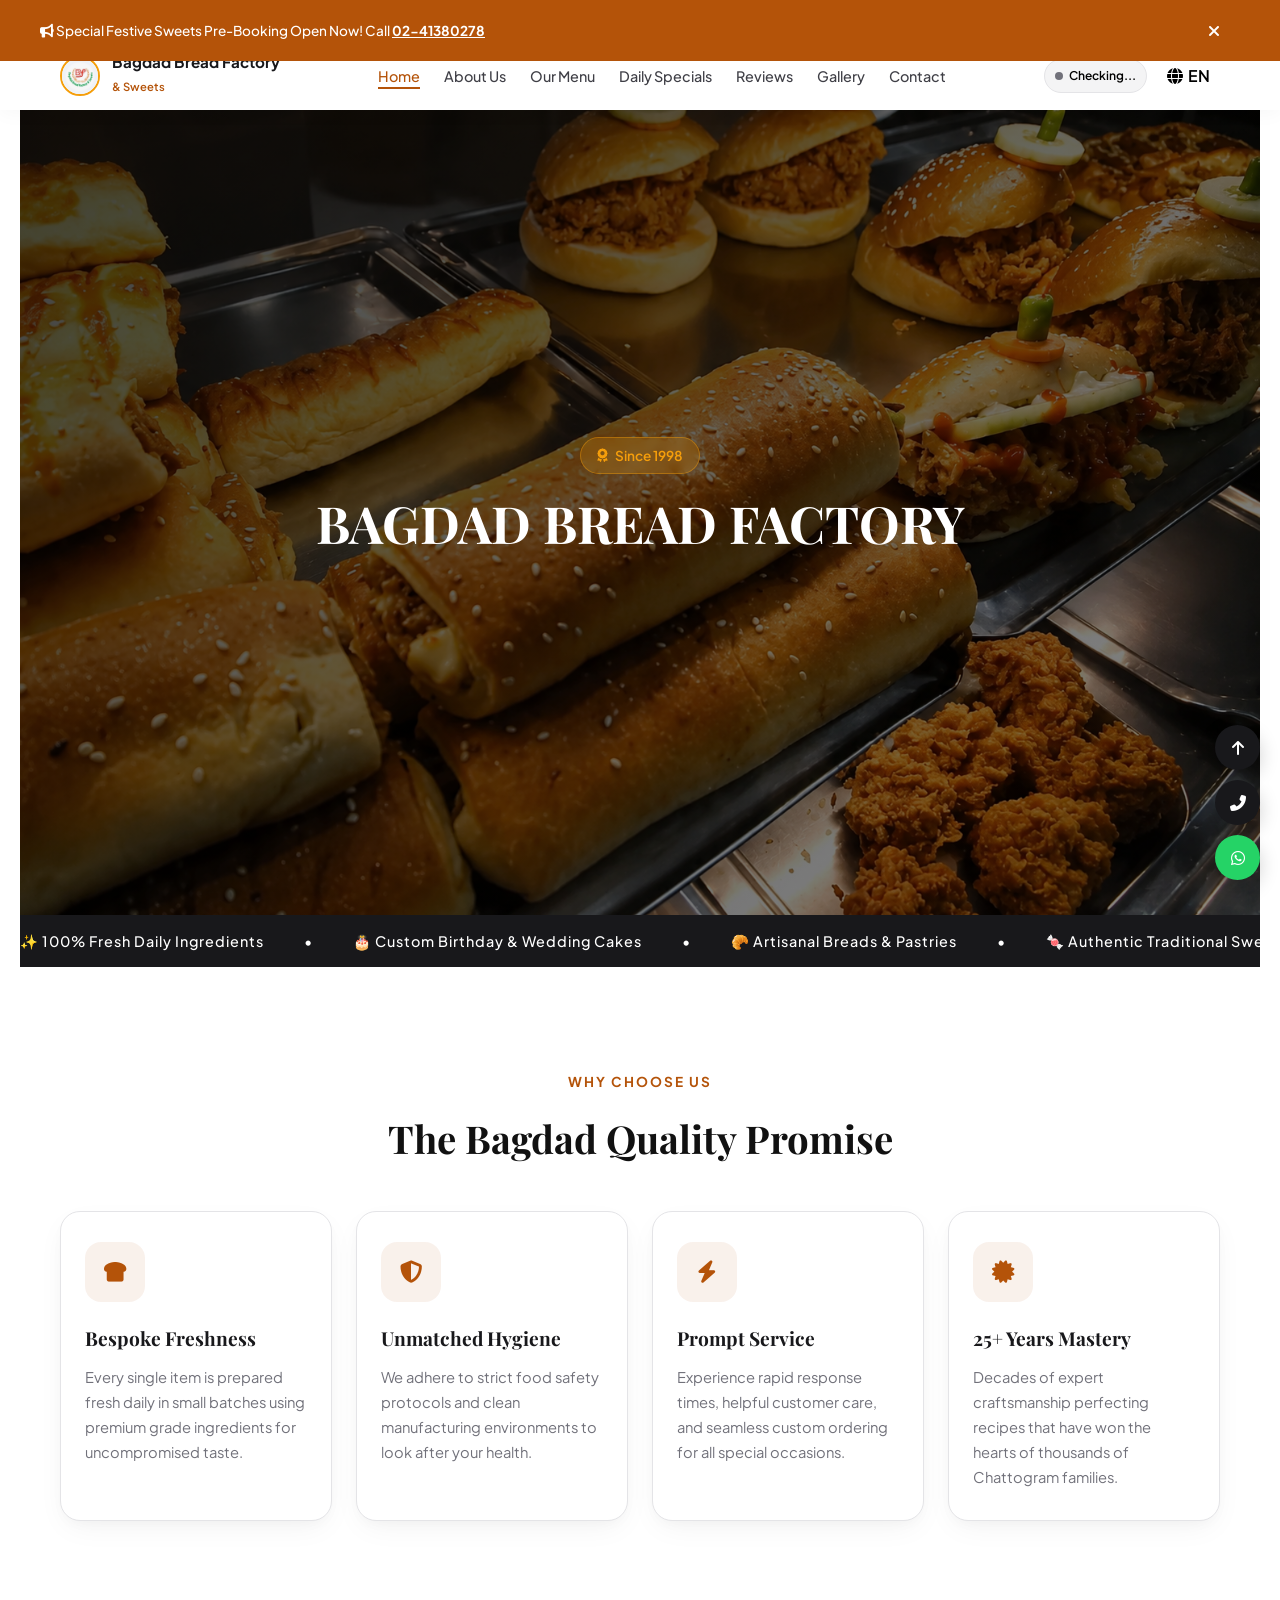
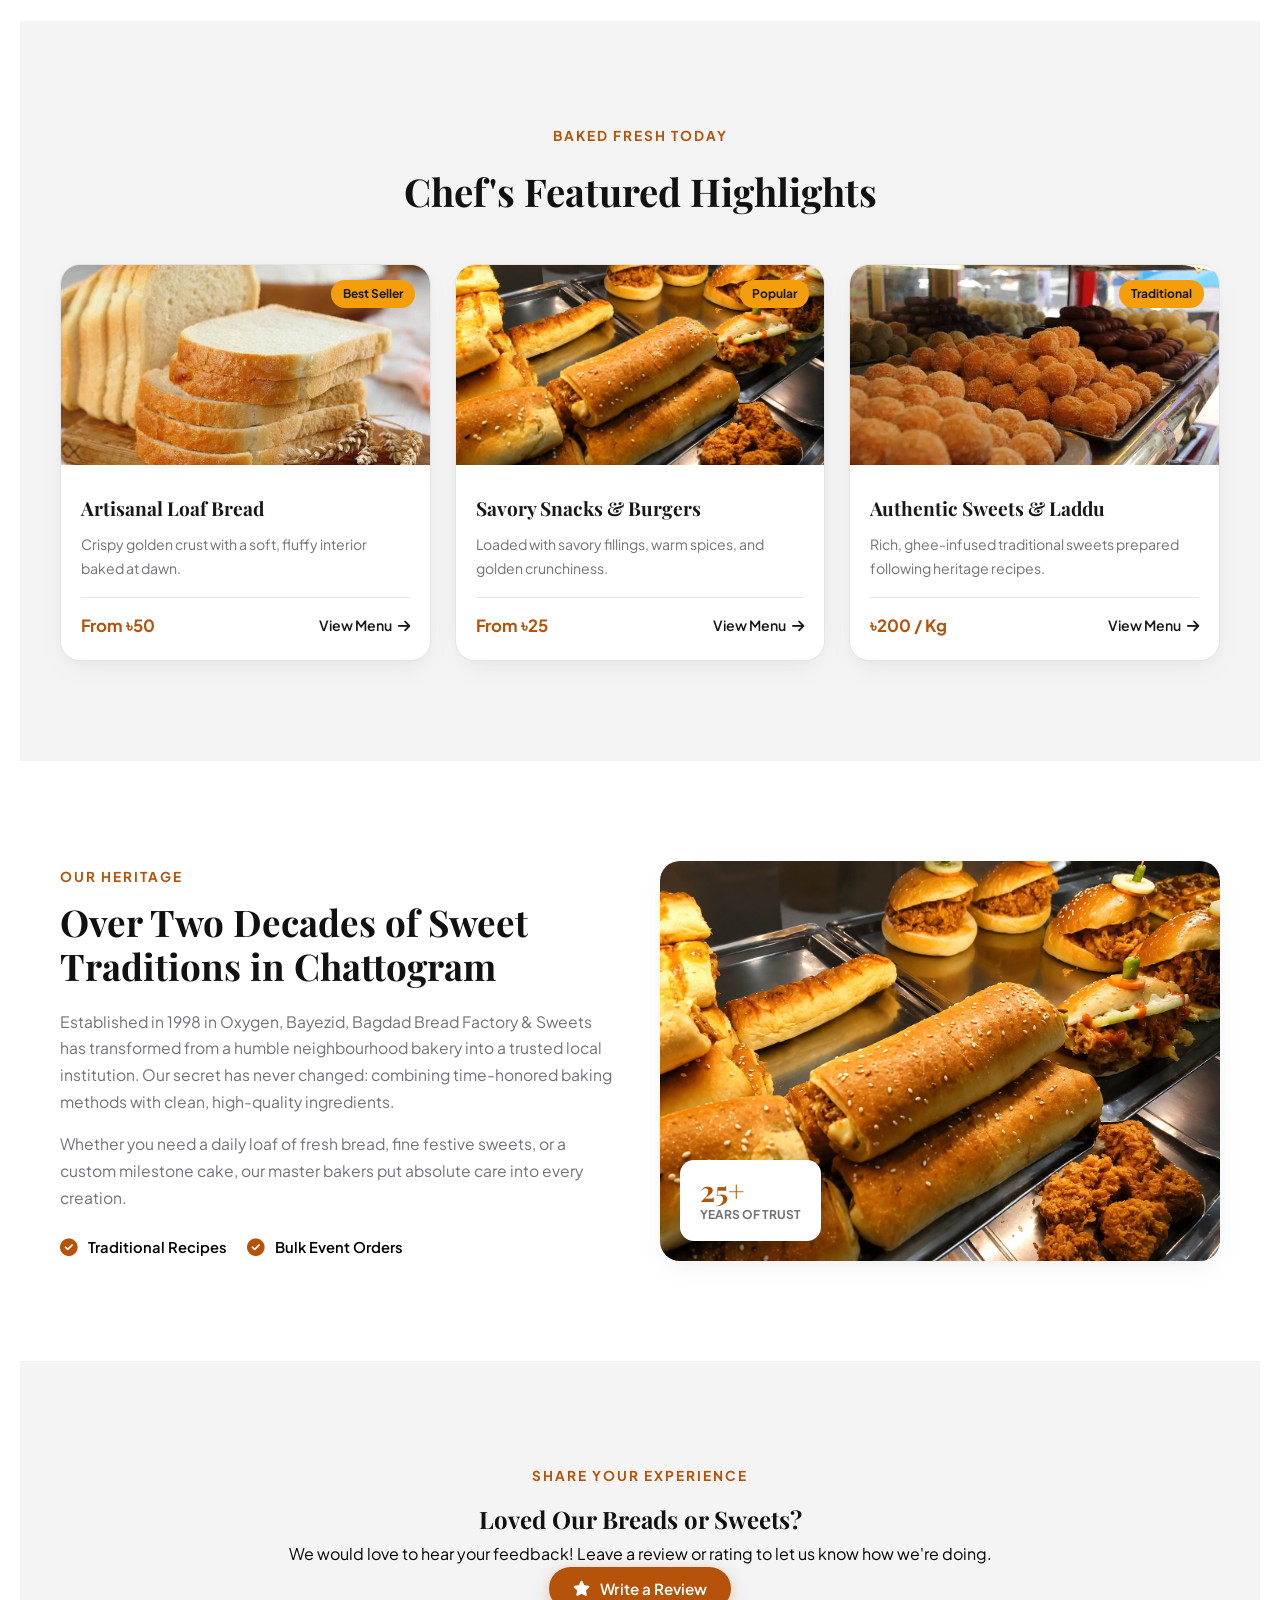
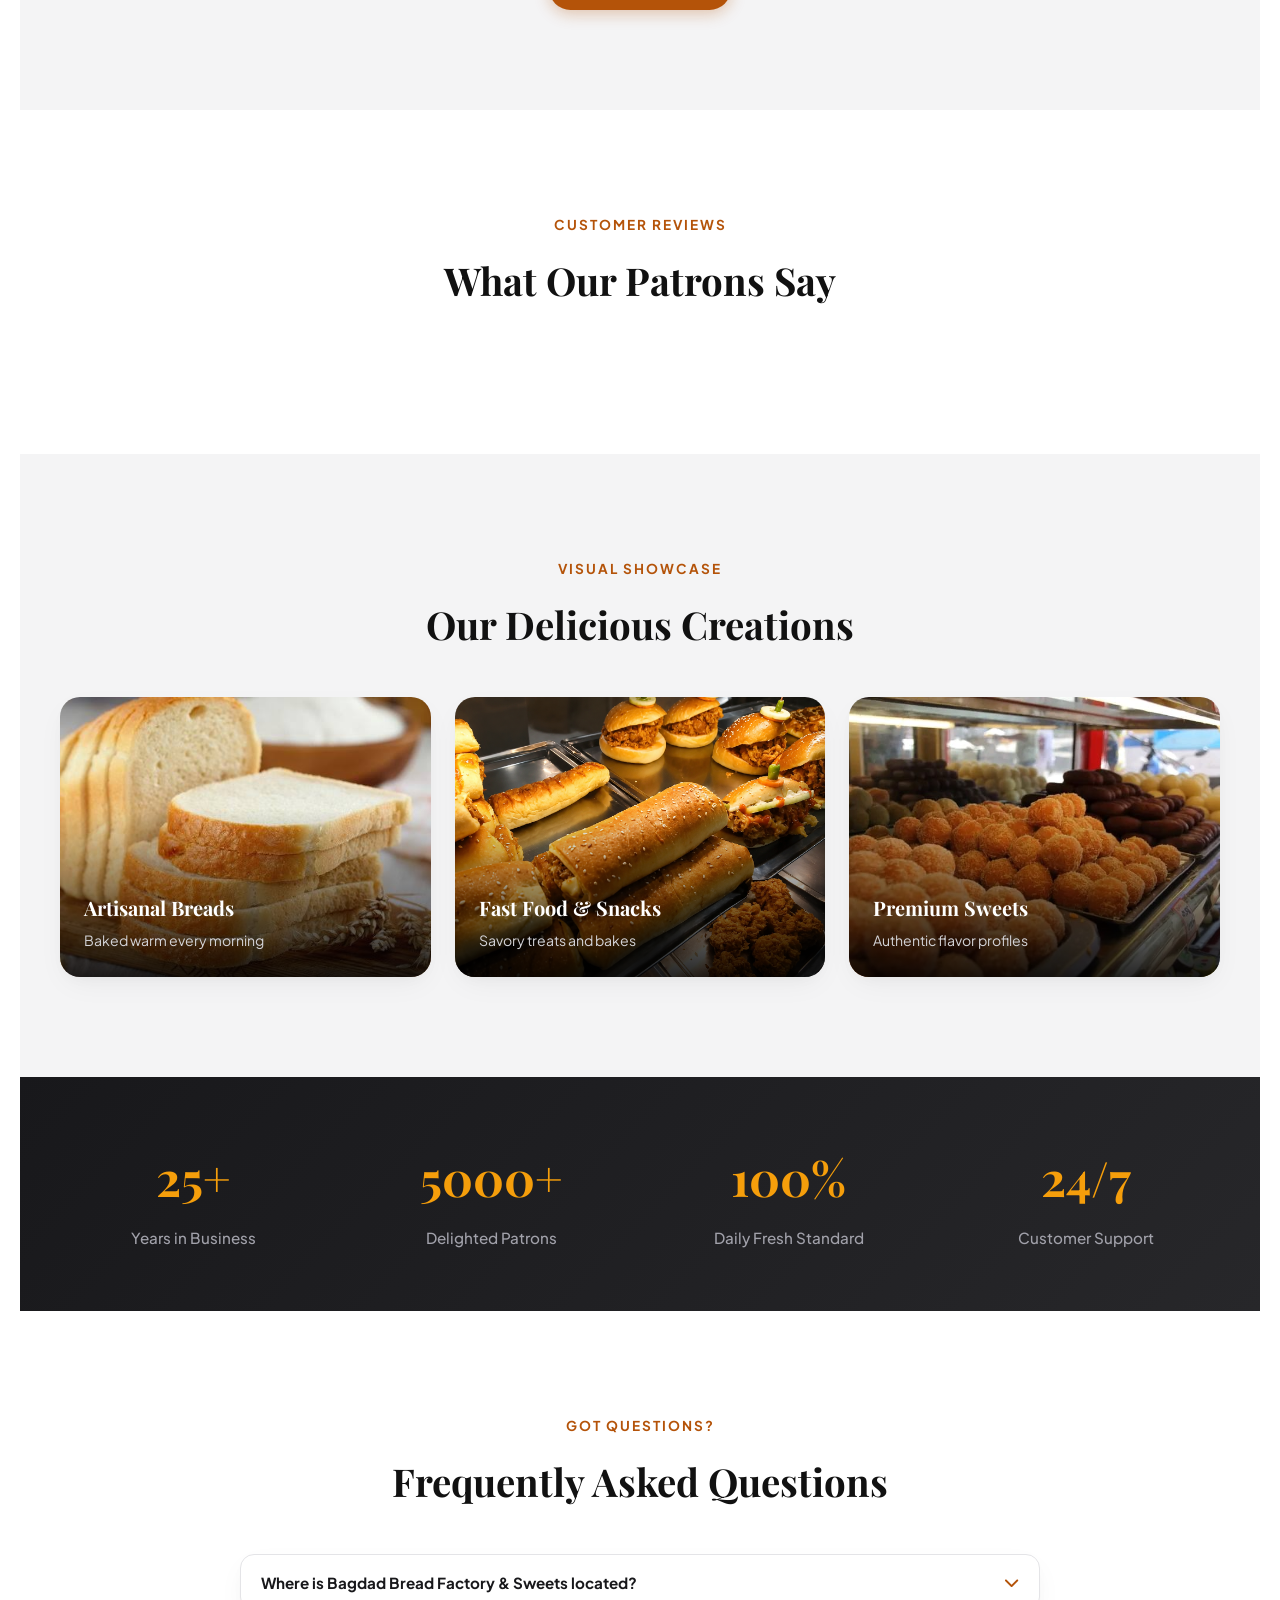
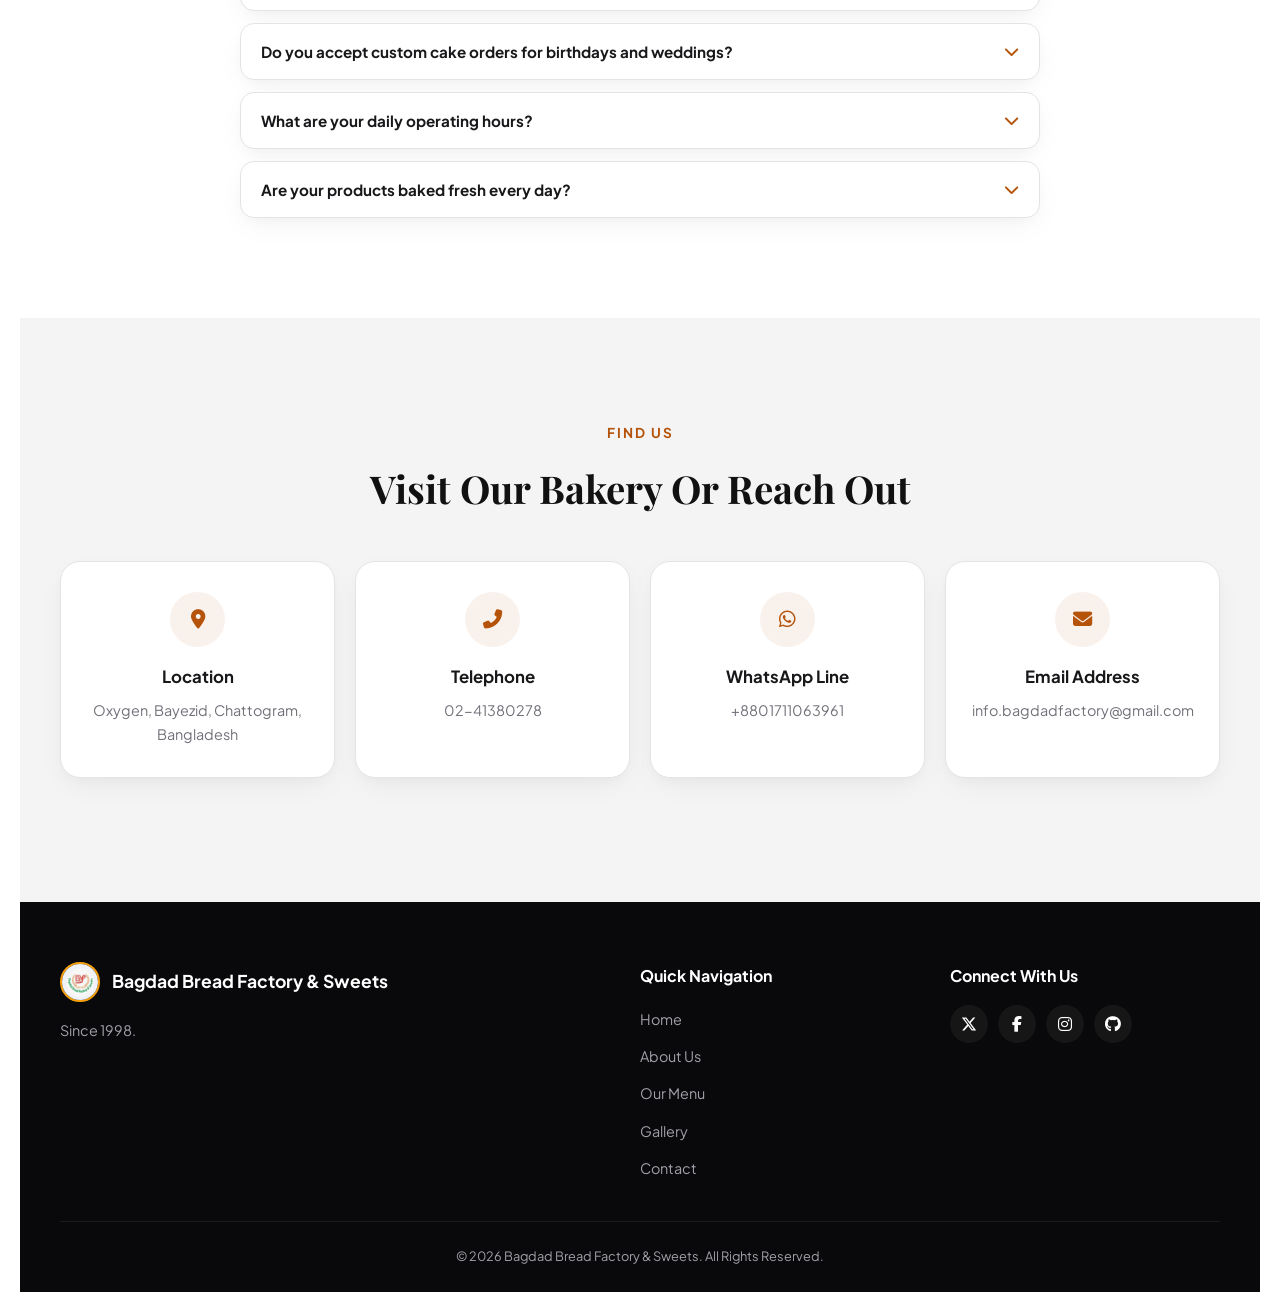
==== commit 4fe5c942: "Update print statement" ====
--- a/index.html
+++ b/index.html
@@ -115,7 +115,6 @@
         </div>
     </section>
 
- 
     <section class="features-section section-padding" id="features">
         <div class="container">
             <div class="section-header text-center">
--- a/style.css
+++ b/style.css
@@ -1557,3 +1557,172 @@
         text-align: center;
     }
 }
+
+ <style>
+        :root {
+            --primary-color: #d97706;
+            --primary-hover: #b45309;
+            --bg-color: #fdfbf7;
+            --card-bg: #ffffff;
+            --text-color: #1f2937;
+            --border-color: #e5e7eb;
+        }
+
+        body {
+            font-family: 'Segoe UI', Tahoma, Geneva, Verdana, sans-serif;
+            background-color: var(--bg-color);
+            color: var(--text-color);
+            margin: 0;
+            padding: 20px;
+        }
+
+        .builder-container {
+            max-width: 900px;
+            margin: 0 auto;
+            background: var(--card-bg);
+            border-radius: 12px;
+            box-shadow: 0 4px 20px rgba(0, 0, 0, 0.08);
+            display: grid;
+            grid-template-columns: 2fr 1fr;
+            overflow: hidden;
+        }
+
+        @media (max-width: 768px) {
+            .builder-container {
+                grid-template-columns: 1fr;
+            }
+        }
+
+        .wizard-main {
+            padding: 30px;
+        }
+
+        h2 { margin-top: 0; color: #111; }
+
+        .step-content {
+            display: none;
+        }
+
+        .step-content.active {
+            display: block;
+        }
+
+        .option-grid {
+            display: grid;
+            grid-template-columns: repeat(auto-fit, minmax(140px, 1fr));
+            gap: 12px;
+            margin-top: 15px;
+            margin-bottom: 25px;
+        }
+
+        .option-card {
+            border: 2px solid var(--border-color);
+            border-radius: 8px;
+            padding: 15px;
+            text-align: center;
+            cursor: pointer;
+            transition: all 0.2s ease;
+            background: #fff;
+        }
+
+        .option-card:hover {
+            border-color: var(--primary-color);
+        }
+
+        .option-card.selected {
+            border-color: var(--primary-color);
+            background-color: #fffbeb;
+            font-weight: 600;
+        }
+
+        .option-card input[type="radio"], 
+        .option-card input[type="checkbox"] {
+            display: none;
+        }
+
+        input[type="text"], textarea {
+            width: 100%;
+            padding: 10px;
+            border: 1px solid var(--border-color);
+            border-radius: 6px;
+            margin-top: 10px;
+            margin-bottom: 20px;
+            box-sizing: border-box;
+        }
+
+        .wizard-buttons {
+            display: flex;
+            justify-content: space-between;
+            margin-top: 20px;
+            border-top: 1px solid var(--border-color);
+            padding-top: 20px;
+        }
+
+        button {
+            padding: 10px 20px;
+            border: none;
+            border-radius: 6px;
+            cursor: pointer;
+            font-size: 1rem;
+            font-weight: 600;
+        }
+
+        .btn-prev { background: #e5e7eb; color: #374151; }
+        .btn-prev:hover { background: #d1d5db; }
+
+        .btn-next, .btn-submit { background: var(--primary-color); color: white; }
+        .btn-next:hover, .btn-submit:hover { background: var(--primary-hover); }
+
+        .summary-sidebar {
+            background: #f9fafb;
+            padding: 30px;
+            border-left: 1px solid var(--border-color);
+            display: flex;
+            flex-direction: column;
+            justify-content: space-between;
+        }
+
+        @media (max-width: 768px) {
+            .summary-sidebar {
+                border-left: none;
+                border-top: 1px solid var(--border-color);
+            }
+        }
+
+        .summary-item {
+            margin-bottom: 12px;
+            font-size: 0.95rem;
+            display: flex;
+            justify-content: space-between;
+        }
+
+        .summary-total {
+            font-size: 1.25rem;
+            font-weight: bold;
+            border-top: 2px solid var(--border-color);
+            padding-top: 15px;
+            margin-top: 15px;
+            display: flex;
+            justify-content: space-between;
+            color: var(--primary-hover);
+        }
+
+        .progress-indicator {
+            display: flex;
+            gap: 5px;
+            margin-bottom: 25px;
+        }
+
+        .progress-dot {
+            flex: 1;
+            height: 4px;
+            background: var(--border-color);
+            border-radius: 2px;
+        }
+
+        .progress-dot.active {
+            background: var(--primary-color);
+        }
+    </style>
+
+
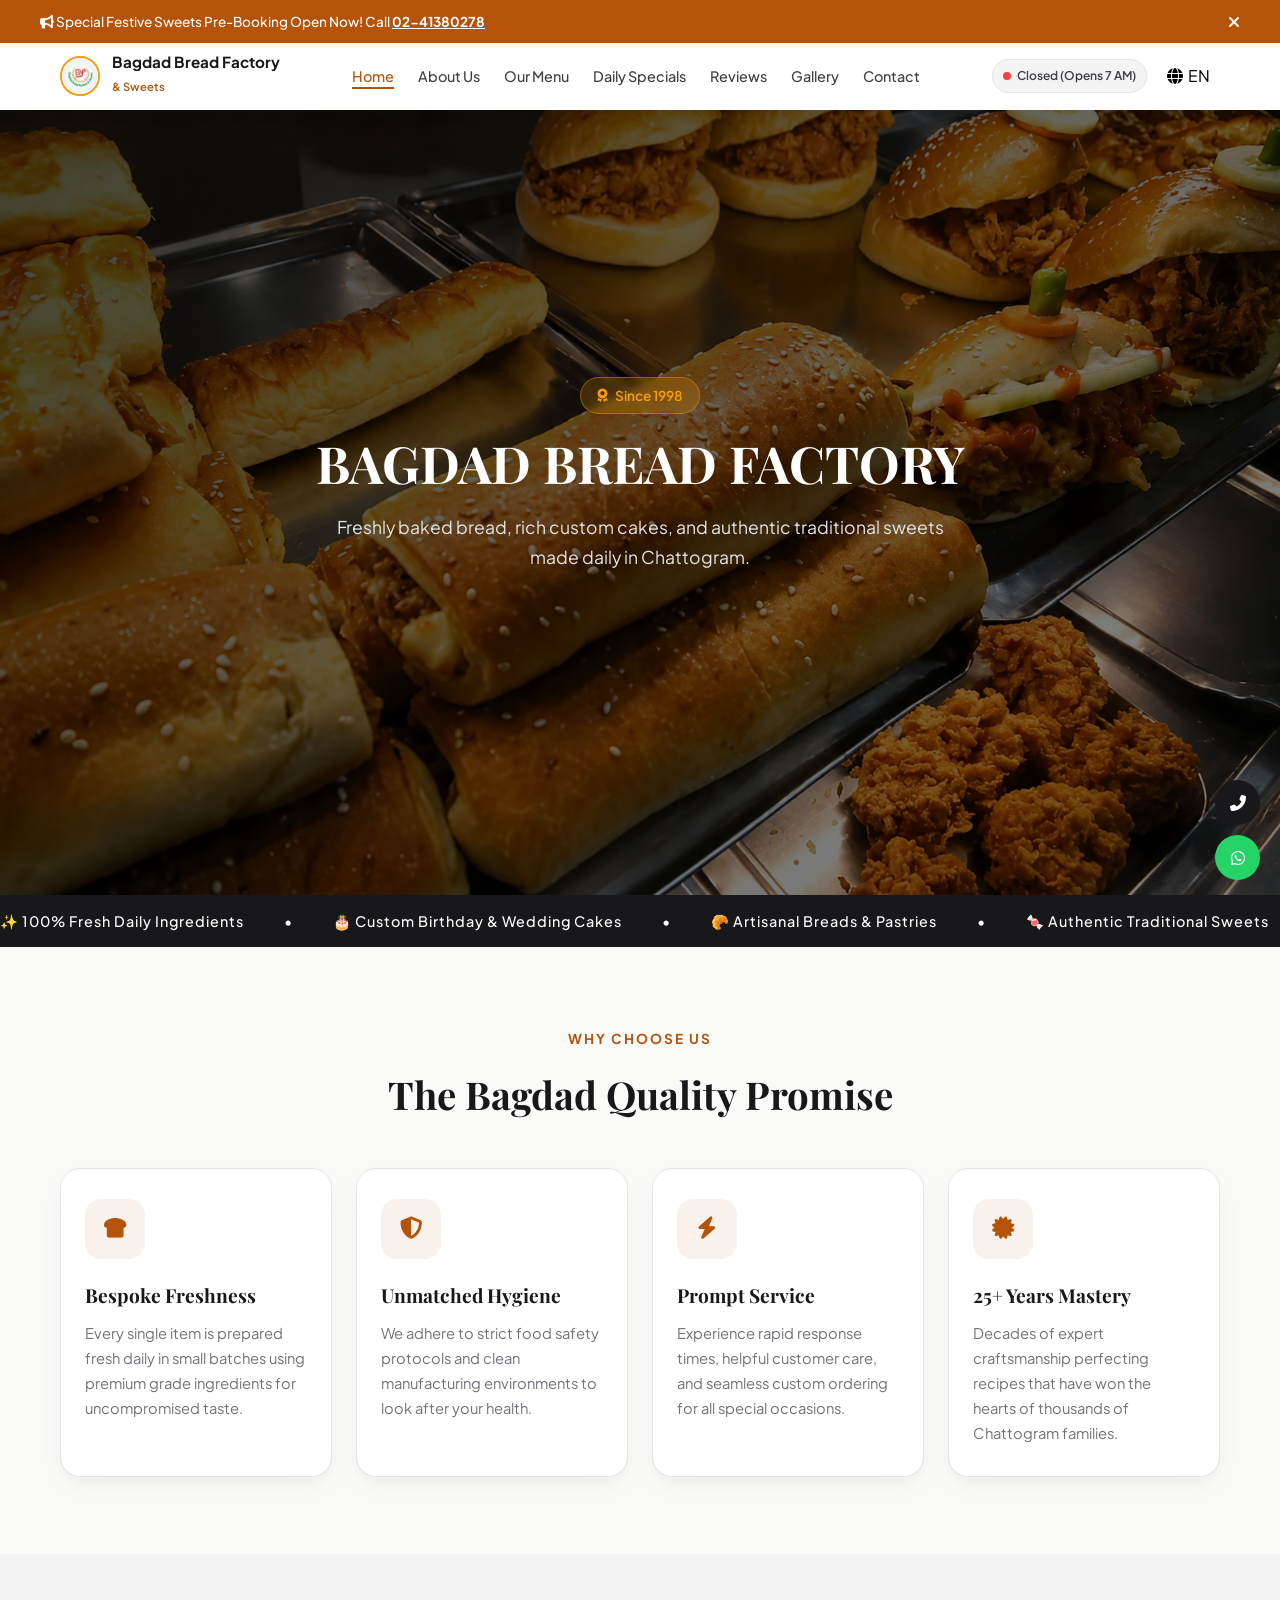
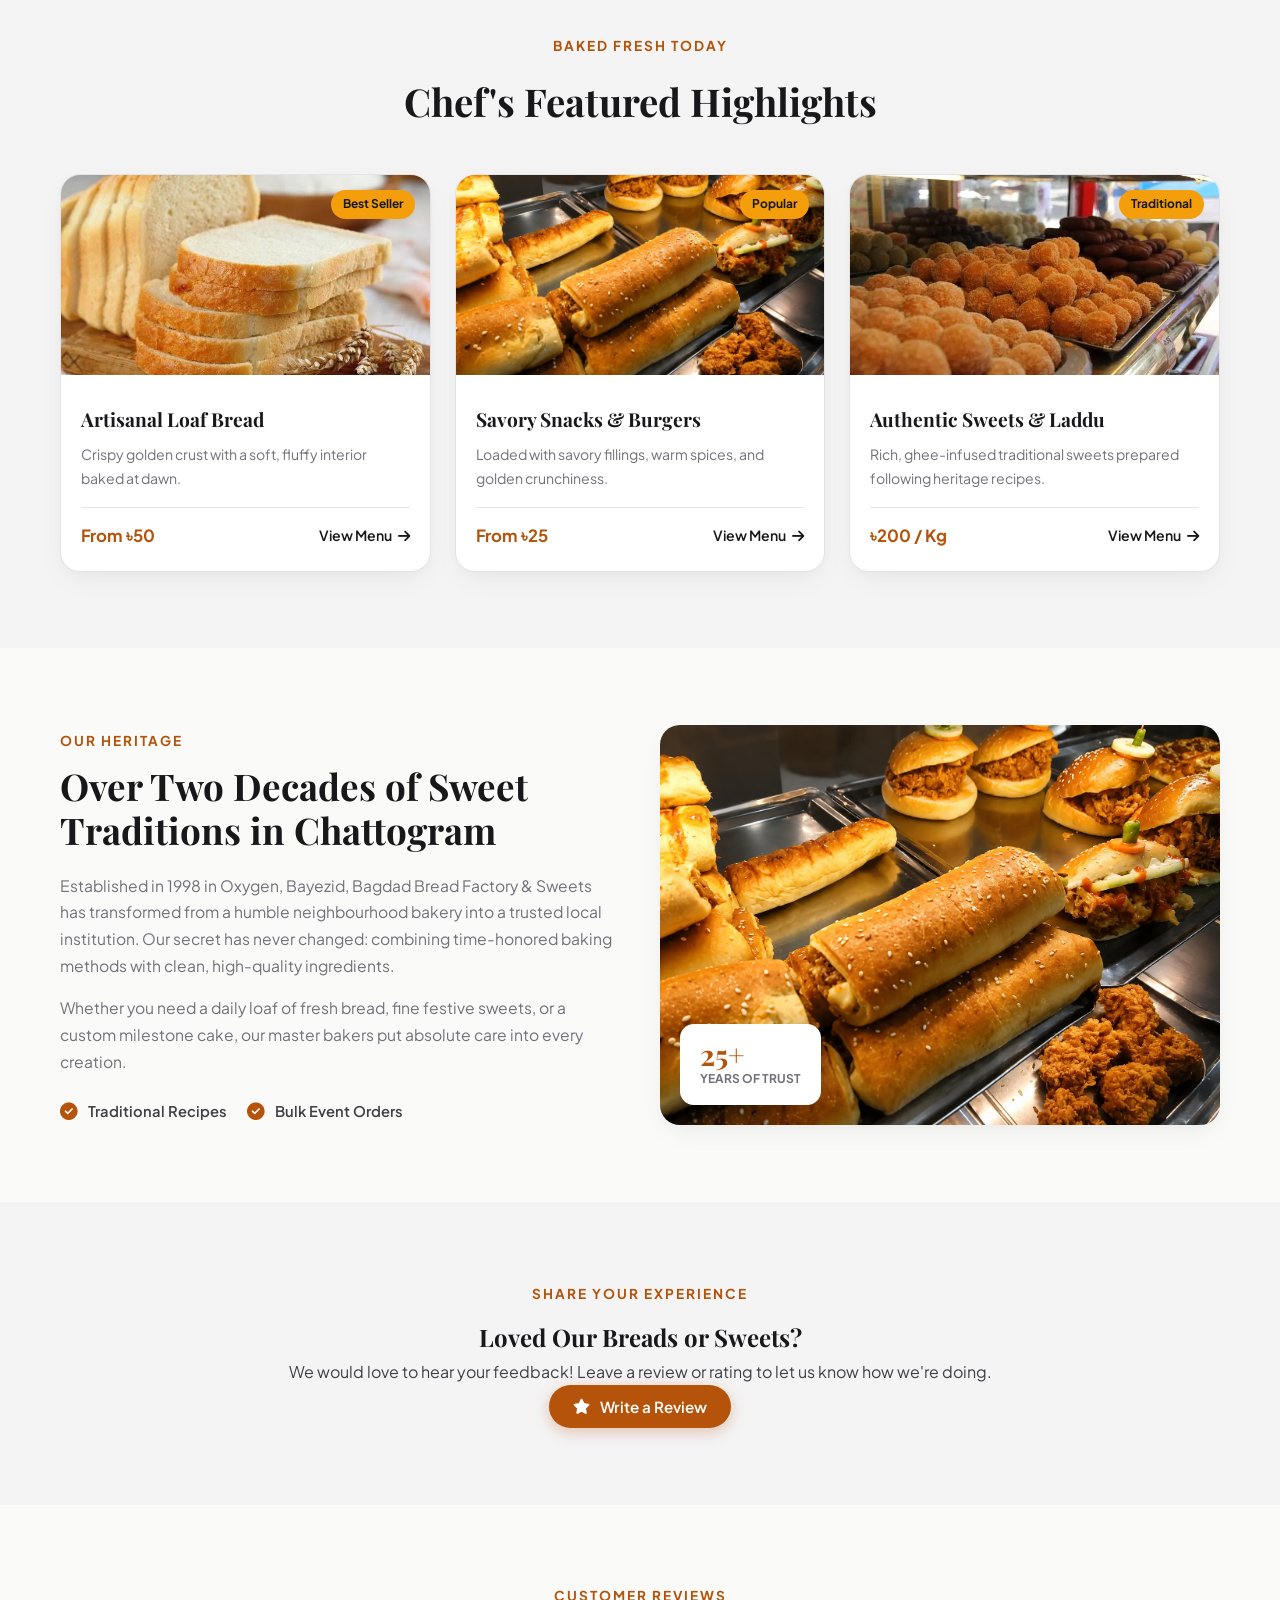
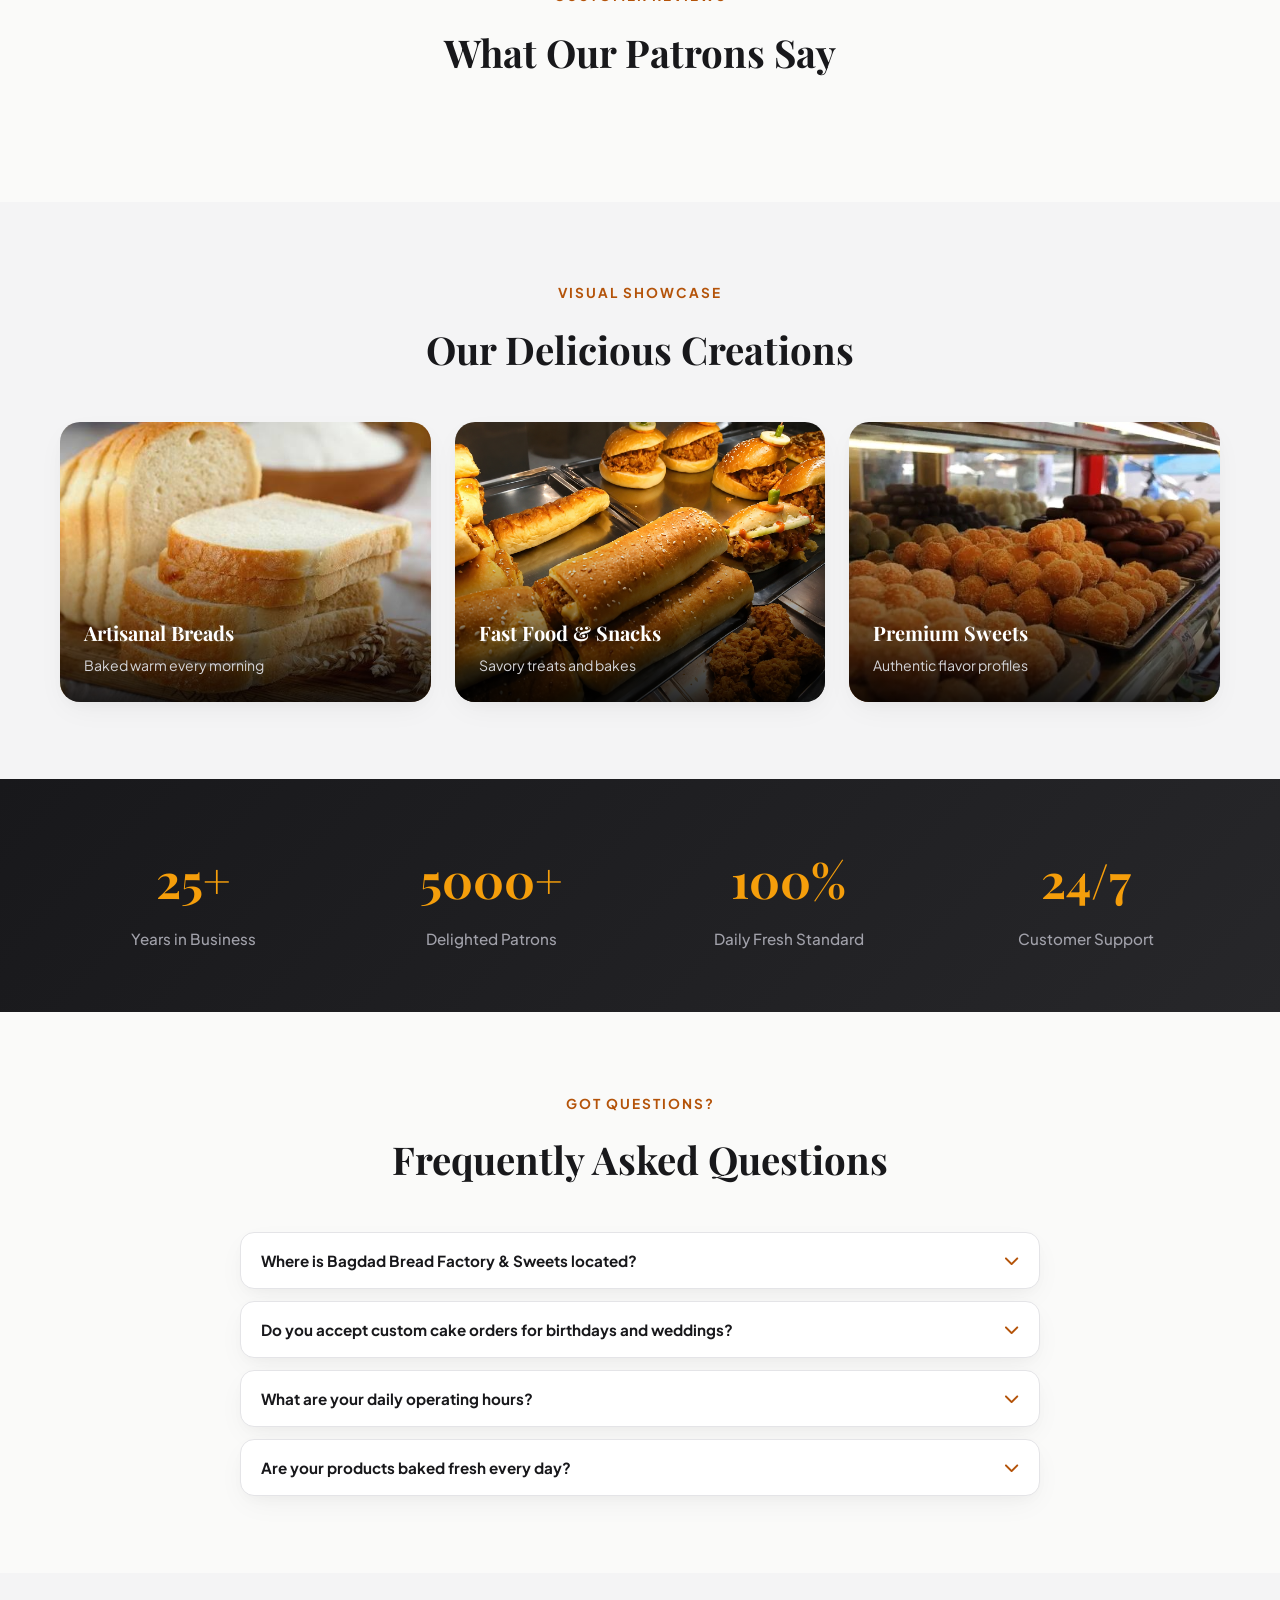
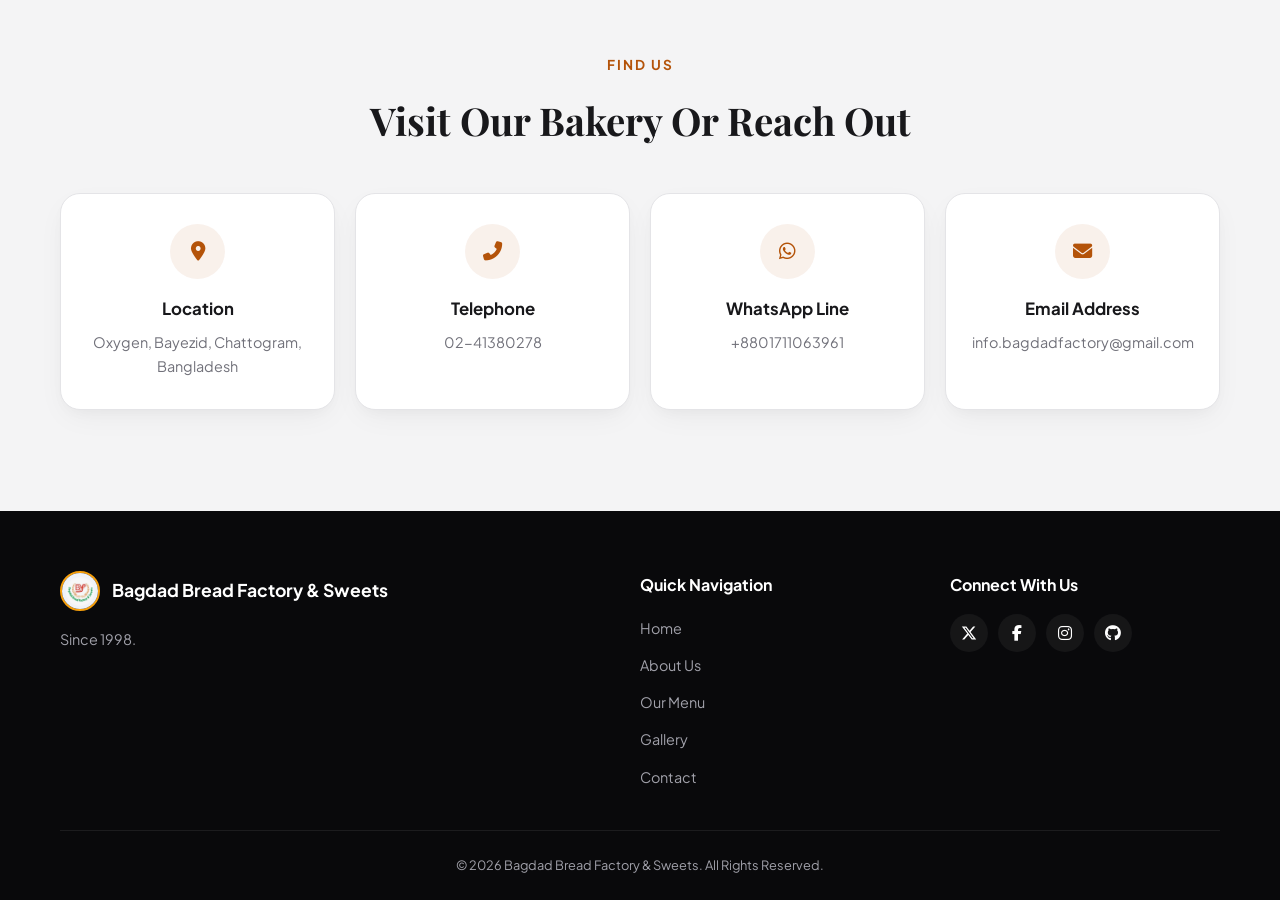
==== commit 7d19203f: "Update index.html" ====
--- a/index.html
+++ b/index.html
@@ -61,7 +61,6 @@
                 <span class="status-text" data-key="statusChecking">Checking...</span>
             </div>
            
- 
            <div class="language-switcher" style="position: relative; display: inline-block;">
     <button id="langToggleBtn" aria-label="Toggle Language" title="Select Language" style="background: none; border: none; cursor: pointer; font-size: 1rem; padding: 6px 10px; border-radius: 6px; display: flex; align-items: center; gap: 5px;">
         <i class="fas fa-globe"></i> <span id="currentLangLabel">EN</span>
@@ -95,8 +94,7 @@
                 <i class="fas fa-award"></i><span data-key="heroBadge">Since 1998</span>
             </div>
             <h1 class="hero-title" data-key="heroTitle">bagdad bread factory</h1>
-            <p class="hero-description reveal-item" data-key="heroDesc
-                "></p>
+            <p class="hero-description reveal-item" data-key="heroDesc">Freshly baked bread, rich custom cakes, and authentic traditional sweets made daily in Chattogram.</p>
         </div>
     </section>
 
@@ -253,21 +251,21 @@
                 <h2 data-key="deliciousCreations">Our Delicious Creations</h2>
             </div>
             <div class="gallery-grid">
-                <div class="gallery-item reveal-scale">
+                <div class="gallery-item reveal-scale" data-caption="Artisanal Breads - Baked warm every morning">
                     <img src="images/bread.jpg" alt="Fresh Baked Bread" loading="lazy">
                     <div class="gallery-overlay">
                         <h3 data-key="gal1Title">Artisanal Breads</h3>
                         <p data-key="gal1Desc">Baked warm every morning</p>
                     </div>
                 </div>
-                <div class="gallery-item reveal-scale">
+                <div class="gallery-item reveal-scale" data-caption="Fast Food & Snacks - Savory treats and bakes">
                     <img src="images/goods.jpg" alt="Assorted Baked Goods" loading="lazy">
                     <div class="gallery-overlay">
                         <h3 data-key="gal2Title">Fast Food & Snacks</h3>
                         <p data-key="gal2Desc">Savory treats and bakes</p>
                     </div>
                 </div>
-                <div class="gallery-item reveal-scale">
+                <div class="gallery-item reveal-scale" data-caption="Premium Sweets - Authentic flavor profiles">
                     <img src="images/sweets.jpg" alt="Traditional Sweets" loading="lazy">
                     <div class="gallery-overlay">
                         <h3 data-key="gal3Title">Premium Sweets</h3>
@@ -309,19 +307,19 @@
             </div>
             <div class="faq-accordion">
                 <div class="faq-item">
-                    <button class="faq-question"><span data-key="faq1Q">Where is Bagdad Bread Factory & Sweets located?</span> <i class="fas fa-chevron-down"></i></button>
+                    <button class="faq-question" type="button"><span data-key="faq1Q">Where is Bagdad Bread Factory & Sweets located?</span> <i class="fas fa-chevron-down"></i></button>
                     <div class="faq-answer"><p data-key="faq1A">We are conveniently located at Oxygen, Bayezid, Chattogram, Bangladesh. You can easily find us on Google Maps or call us at 02-41380278 for precise directions.</p></div>
                 </div>
                 <div class="faq-item">
-                    <button class="faq-question"><span data-key="faq2Q">Do you accept custom cake orders for birthdays and weddings?</span> <i class="fas fa-chevron-down"></i></button>
+                    <button class="faq-question" type="button"><span data-key="faq2Q">Do you accept custom cake orders for birthdays and weddings?</span> <i class="fas fa-chevron-down"></i></button>
                     <div class="faq-answer"><p data-key="faq2A">Yes! We specialize in custom celebration cakes including vanilla, chocolate, and multi-tier event cakes. Please contact us via phone or WhatsApp at least 24 hours in advance.</p></div>
                 </div>
                 <div class="faq-item">
-                    <button class="faq-question"><span data-key="faq3Q">What are your daily operating hours?</span> <i class="fas fa-chevron-down"></i></button>
+                    <button class="faq-question" type="button"><span data-key="faq3Q">What are your daily operating hours?</span> <i class="fas fa-chevron-down"></i></button>
                     <div class="faq-answer"><p data-key="faq3A">We are open every day from Sunday to Saturday, starting early morning at 7:00 AM until 11:00 PM at night.</p></div>
                 </div>
                 <div class="faq-item">
-                    <button class="faq-question"><span data-key="faq4Q">Are your products baked fresh every day?</span> <i class="fas fa-chevron-down"></i></button>
+                    <button class="faq-question" type="button"><span data-key="faq4Q">Are your products baked fresh every day?</span> <i class="fas fa-chevron-down"></i></button>
                     <div class="faq-answer"><p data-key="faq4A">Absolutely. All our breads, fast foods, snacks, and traditional sweets are manufactured on-site daily in small batches to guarantee pristine freshness and taste.</p></div>
                 </div>
             </div>
@@ -362,7 +360,7 @@
 
 <div id="reviewModal" class="modal-overlay">
     <div class="modal-card">
-        <button class="modal-close" id="closeReviewModal"><i class="fas fa-times"></i></button>
+        <button class="modal-close" id="closeReviewModal" type="button"><i class="fas fa-times"></i></button>
         <h3 data-key="modalTitle">Write a Review</h3>
         <p data-key="modalDesc">Share your experience with Bagdad Bread Factory & Sweets</p>
         <form id="reviewForm">
@@ -392,7 +390,7 @@
 </div>
 
 <div id="lightboxModal" class="lightbox-overlay">
-    <button class="lightbox-close" id="closeLightbox"><i class="fas fa-times"></i></button>
+    <button class="lightbox-close" id="closeLightbox" type="button"><i class="fas fa-times"></i></button>
     <img id="lightboxImg" src="" alt="Enlarged Bakery Creation">
     <div id="lightboxCaption" class="lightbox-caption"></div>
 </div>
@@ -434,14 +432,12 @@
 </footer>
 
 <div class="floating-dock">
-    <button id="scrollToTopBtn" class="dock-item" title="Back to Top"><i class="fas fa-arrow-up"></i></button>
+    <button id="scrollToTopBtn" class="dock-item" type="button" title="Back to Top"><i class="fas fa-arrow-up"></i></button>
     <a href="tel:0241380278" class="dock-item" title="Call Us"><i class="fas fa-phone-alt"></i></a>
     <a href="https://wa.me/8801711063961" class="dock-item whatsapp" target="_blank" rel="noopener noreferrer" title="WhatsApp"><i class="fab fa-whatsapp"></i></a>
 </div>
 
-
 <script>
-
 const translations = {
     en: {
         announcement: "Special Festive Sweets Pre-Booking Open Now! Call",
@@ -462,18 +458,6 @@
         tick3: "🥐 Artisanal Breads & Pastries",
         tick4: "🍬 Authentic Traditional Sweets",
         tick5: "📍 Oxygen, Bayezid, Chattogram",
-        estSub: "Interactive Tool",
-        estTitle: "Quick Order Price Estimator",
-        estDesc: "Calculate your estimated bakery total instantly before ordering",
-        estCatLabel: "Select Category:",
-        optBread: "Bread & Loaf (৳60)",
-        optBurger: "Chicken Burger (৳60)",
-        optCake: "Celebration Cake - 1 Pound (৳350)",
-        optLaddu: "Traditional Laddu - Per Kg (৳200)",
-        optSamosa: "Chicken Samosa (৳10)",
-        estQtyLabel: "Quantity / Units:",
-        estPriceLabel: "Estimated Price:",
-        orderWhatsApp: "Order Via WhatsApp",
         whyUs: "Why Choose Us",
         qualityPromise: "The Bagdad Quality Promise",
         feat1Title: "Bespoke Freshness",
@@ -572,18 +556,6 @@
         tick3: "🥐 কারিগরী পাউরুটি ও পেস্ট্রি",
         tick4: "🍬 ঐতিহ্যবাহী খাঁটি মিষ্টি",
         tick5: "📍 অক্সিজেন, বায়েজিদ, চট্টগ্রাম",
-        estSub: "ইন্টারেক্টিভ টুল",
-        estTitle: "দ্রুত মূল্য অনুমানকারী",
-        estDesc: "অর্ডার করার আগে তাৎক্ষণিকভাবে আপনার সম্ভাব্য খরচ হিসাব করুন",
-        estCatLabel: "ক্যাটাগরি নির্বাচন করুন:",
-        optBread: "পাউরুটি ও লোফ (৳৬০)",
-        optBurger: "চিকেন বার্গার (৳৬০)",
-        optCake: "সেলিব্রেশন কেক - ১ পাউন্ড (৳৩৫০)",
-        optLaddu: "ঐতিহ্যবাহী লাড্ডু - প্রতি কেজি (৳২০০)",
-        optSamosa: "চিকেন সমোসা (৳১০)",
-        estQtyLabel: "পরিমাণ / ইউনিট:",
-        estPriceLabel: "আনুমানিক মূল্য:",
-        orderWhatsApp: "হোয়াটসঅ্যাপে অর্ডার করুন",
         whyUs: "কেন আমাদের বেছে নেবেন",
         qualityPromise: "বাগদাদের মানের প্রতিশ্রুতি",
         feat1Title: "সর্বোচ্চ তাজাভাব",
@@ -682,18 +654,6 @@
         tick3: "🥐 خبز ومعجنات حرفية",
         tick4: "🍬 حلويات تقليدية أصيلة",
         tick5: "📍 أوكسجين، بايزيد، شيتاغونغ",
-        estSub: "أداة تفاعلية",
-        estTitle: "حاسبة أسعار الطلبات السريعة",
-        estDesc: "احسب إجمالي تكلفة المخبوزات المقدرة فوراً قبل الطلب",
-        estCatLabel: "اختر الفئة:",
-        optBread: "خبز ورغيف (৳60)",
-        optBurger: "برجر دجاج (৳60)",
-        optCake: "كعكة الاحتفال - 1 باوند (৳350)",
-        optLaddu: "لاديو تقليدي - لكل كغ (৳200)",
-        optSamosa: "سمبوسة دجاج (৳10)",
-        estQtyLabel: "الكمية / الوحدات:",
-        estPriceLabel: "السعر المقدر:",
-        orderWhatsApp: "اطلب عبر الواتساب",
         whyUs: "لماذا تختارنا",
         qualityPromise: "وعد الجودة من بغداد",
         feat1Title: "نضارة فائقة",
@@ -792,18 +752,6 @@
         tick3: "🥐 आर्टिसनल ब्रेड और पेस्ट्री",
         tick4: "🍬 प्रामाणिक पारंपरिक मिठाइयाँ",
         tick5: "📍 ऑक्सीजन, बायेजीद, चटगांव",
-        estSub: "इंटरैक्टिव टूल",
-        estTitle: "त्वरित ऑर्डर मूल्य अनुमानक",
-        estDesc: "ऑर्डर करने से पहले तुरंत अपने अनुमानित बेकरी कुल की गणना करें",
-        estCatLabel: "श्रेणी चुनें:",
-        optBread: "ब्रेड और लोफ (৳60)",
-        optBurger: "चिकन बर्गर (৳60)",
-        optCake: "सेलिब्रेशन केक - 1 पाउंड (৳350)",
-        optLaddu: "पारंपरिक लड्डू - प्रति किलो (৳200)",
-        optSamosa: "चिकन समोसा (৳10)",
-        estQtyLabel: "मात्रा / यूनिट:",
-        estPriceLabel: "अनुमानित मूल्य:",
-        orderWhatsApp: "व्हाट्सएप के जरिए ऑर्डर करें",
         whyUs: "हमें क्यों चुनें",
         qualityPromise: "बगदाद गुणवत्ता का वादा",
         feat1Title: "बेजोड़ ताज़गी",
@@ -902,18 +850,6 @@
         tick3: "🥐 職人技のパン＆ペストリー",
         tick4: "🍬 本格的な伝統スイーツ",
         tick5: "📍 オキシゲン、バイズィッド、チッタゴン",
-        estSub: "インタラクティブツール",
-        estTitle: "クイック注文価格見積もり",
-        estDesc: "ご注文前に、ベーカリーの推定合計金額を即座に計算できます",
-        estCatLabel: "カテゴリーを選択:",
-        optBread: "パン・食パン (৳60)",
-        optBurger: "チキンバーガー (৳60)",
-        optCake: "お祝いケーキ - 1ポンド (৳350)",
-        optLaddu: "伝統的ラドゥ - 1kgあたり (৳200)",
-        optSamosa: "チキンサモサ (৳10)",
-        estQtyLabel: "数量 / 単位:",
-        estPriceLabel: "推定価格:",
-        orderWhatsApp: "WhatsAppで注文する",
         whyUs: "選ばれる理由",
         qualityPromise: "バグダッド品質の約束",
         feat1Title: "最高の新鮮さ",
@@ -1012,18 +948,6 @@
         tick3: "🥐 手工面包与糕点",
         tick4: "🍬 正宗传统甜点",
         tick5: "📍 吉大港巴耶齐德氧气区",
-        estSub: "互动工具",
-        estTitle: "快速订单价格估算器",
-        estDesc: "在订购前立即计算您的预估烘焙总价",
-        estCatLabel: "选择分类：",
-        optBread: "面包与吐司 (৳60)",
-        optBurger: "香辣鸡腿堡 (৳60)",
-        optCake: "庆祝蛋糕 - 1磅 (৳350)",
-        optLaddu: "传统拉杜 - 每公斤 (৳200)",
-        optSamosa: "鸡肉咖喱角 (৳10)",
-        estQtyLabel: "数量 / 单位：",
-        estPriceLabel: "预估价格：",
-        orderWhatsApp: "通过 WhatsApp 订购",
         whyUs: "为什么选择我们",
         qualityPromise: "巴格达品质承诺",
         feat1Title: "专属新鲜度",
@@ -1122,18 +1046,6 @@
         tick3: "🥐 آرٹیسনل بریڈز اور پیسٹریز",
         tick4: "🍬 مستند روایتی مٹھائیاں",
         tick5: "📍 آکسیجن، بایزید، چیٹاگانگ",
-        estSub: "انٹرایکٹو ٹول",
-        estTitle: "فوری آرڈر پرائس ایسٹیمیٹر",
-        estDesc: "آرڈر کرنے سے پہلے فوری طور پر اپنی بیکری کی کل تخمینی لاگت کا حساب لگائیں",
-        estCatLabel: "زمرہ منتخب کریں:",
-        optBread: "بریڈ اور لوف (৳60)",
-        optBurger: "چکن برگر (৳60)",
-        optCake: "سیلیبریشن کیک - 1 پاؤنڈ (৳350)",
-        optLaddu: "روایتی لڈو - فی کلو (৳200)",
-        optSamosa: "چکن سموسہ (৳10)",
-        estQtyLabel: "مقدار / یونٹس:",
-        estPriceLabel: "تخمینی قیمت:",
-        orderWhatsApp: "واٹس ایپ کے ذریعے آرڈر کریں",
         whyUs: "ہمیں کیوں منتخب کریں",
         qualityPromise: "بغداد کوالٹی کا وعدہ",
         feat1Title: "بہترین تازگی",
@@ -1195,7 +1107,7 @@
         faq4Q: "کیا آپ کی مصنوعات روزانہ تازہ بیک کی جاتی ہیں؟",
         faq4A: "بالکل۔ ہماری تمام بریڈز، فاسٹ فوڈ، سنیکس اور روایتی مٹھائیاں بہترین تازگی اور ذائقے کی ضمانت کے لیے روزانہ چھوٹے بیچوں میں آن سائٹ بنائی جاتی ہیں۔",
         findUs: "ہمیں تلاش کریں",
-        contactTitle: "ہماری بیکری کا دورہ کریں یا رابطہ کریں",
+        contactTitle: "हमारी بیکری का دورہ کریں یا رابطہ کریں",
         contLoc: "مقام",
         contLocVal: "آکسیجن، بایزید، چیٹاگانگ، بنگلہ دیش",
         contTel: "ٹیلیفون",
@@ -1209,7 +1121,7 @@
         lblFeedback: "آپ کی رائے:",
         btnSubmitReview: "ریویو جمع کرائیں",
         footerSince: "1998 سے۔",
-        footerNav: "فوری نیویگیشن",
+        footerNav: "فوری نیویগیشن",
         footerConnect: "ہم سے جڑیں",
         footerCopy: "© 2026 Bagdad Bread Factory & Sweets. All Rights Reserved."
     }
@@ -1220,22 +1132,23 @@
     const langDropdown = document.getElementById("langDropdown");
     const currentLangLabel = document.getElementById("currentLangLabel");
 
- 
-    langToggleBtn.addEventListener("click", (e) => {
-        e.stopPropagation();
-        langDropdown.style.display = langDropdown.style.display === "block" ? "none" : "block";
-    });
-
-    document.addEventListener("click", () => {
-        langDropdown.style.display = "none";
-    });
-
+    if (langToggleBtn && langDropdown) {
+        langToggleBtn.addEventListener("click", (e) => {
+            e.stopPropagation();
+            langDropdown.style.display = langDropdown.style.display === "block" ? "none" : "block";
+        });
+
+        document.addEventListener("click", () => {
+            langDropdown.style.display = "none";
+        });
+    }
 
     function setLanguage(lang) {
         localStorage.setItem("bagdad_lang", lang);
-        currentLangLabel.textContent = lang.toUpperCase();
+        if (currentLangLabel) {
+            currentLangLabel.textContent = lang.toUpperCase();
+        }
         
-   
         if (lang === "ar") {
             document.documentElement.setAttribute("dir", "rtl");
             document.documentElement.setAttribute("lang", "ar");
@@ -1243,7 +1156,6 @@
             document.documentElement.setAttribute("dir", "ltr");
             document.documentElement.setAttribute("lang", lang);
         }
-
 
         const elements = document.querySelectorAll("[data-key]");
         elements.forEach(el => {
@@ -1254,15 +1166,15 @@
         });
     }
 
-  
     document.querySelectorAll(".lang-option").forEach(btn => {
         btn.addEventListener("click", () => {
             const lang = btn.getAttribute("data-lang");
             setLanguage(lang);
-            langDropdown.style.display = "none";
+            if (langDropdown) {
+                langDropdown.style.display = "none";
+            }
         });
     });
-
 
     const savedLang = localStorage.getItem("bagdad_lang") || "en";
     setLanguage(savedLang);
--- a/style.css
+++ b/style.css
@@ -58,7 +58,7 @@
 }
 
 .section-padding {
-    padding: clamp(60px, 8vw, 100px) 0;
+    padding: clamp(40px, 6vw, 100px) 0;
 }
 
 .bg-tint {
@@ -150,6 +150,7 @@
     align-items: center;
     gap: 12px;
     text-decoration: none;
+    min-width: 0;
 }
 
 .brand-logo img {
@@ -158,6 +159,11 @@
     border-radius: 50%;
     object-fit: cover;
     border: 2px solid var(--accent);
+    flex-shrink: 0;
+}
+
+.brand-info {
+    min-width: 0;
 }
 
 .brand-info h1 {
@@ -166,6 +172,9 @@
     line-height: 1.2;
     font-family: 'Plus Jakarta Sans', sans-serif;
     color: var(--dark);
+    white-space: nowrap;
+    overflow: hidden;
+    text-overflow: ellipsis;
 }
 
 .brand-info span {
@@ -216,7 +225,6 @@
     gap: 10px;
 }
 
-/* Store Status Badge Feature */
 .store-status-badge {
     display: flex;
     align-items: center;
@@ -245,7 +253,6 @@
     background: #ef4444;
 }
 
-/* Cart Toggle Button */
 .cart-toggle-btn, #themeToggleBtn {
     position: relative;
     background: var(--gray-light);
@@ -311,6 +318,7 @@
     flex-direction: column;
     gap: 5px;
     padding: 4px;
+    z-index: 1002;
 }
 
 .hamburger-menu .bar {
@@ -371,7 +379,7 @@
 }
 
 .hero-title {
-    font-size: clamp(2.2rem, 5vw, 3.2rem);
+    font-size: clamp(2rem, 5vw, 3.2rem);
     font-weight: 700;
     line-height: 1.15;
     margin-bottom: 20px;
@@ -433,7 +441,6 @@
     transform: translateY(-2px);
 }
 
-/* Estimator Section */
 .estimator-box {
     max-width: 700px;
     margin: 0 auto;
@@ -666,7 +673,7 @@
 }
 
 .about-content h2 {
-    font-size: clamp(2rem, 4vw, 2.3rem);
+    font-size: clamp(1.8rem, 4vw, 2.3rem);
     margin-bottom: 20px;
     line-height: 1.2;
 }
@@ -1206,6 +1213,145 @@
     font-weight: bold;
 }
 
+/* Cake Builder Styles Integrated Smoothly */
+.builder-container {
+    max-width: 1000px;
+    margin: 0 auto;
+    background: var(--white);
+    border-radius: 24px;
+    box-shadow: var(--shadow);
+    border: 1px solid var(--border);
+    display: grid;
+    grid-template-columns: 2fr 1fr;
+    overflow: hidden;
+}
+
+.wizard-main {
+    padding: clamp(20px, 4vw, 35px);
+}
+
+.step-content {
+    display: none;
+}
+
+.step-content.active {
+    display: block;
+}
+
+.option-grid {
+    display: grid;
+    grid-template-columns: repeat(auto-fit, minmax(140px, 1fr));
+    gap: 12px;
+    margin-top: 15px;
+    margin-bottom: 25px;
+}
+
+.option-card {
+    border: 2px solid var(--border);
+    border-radius: 12px;
+    padding: 15px;
+    text-align: center;
+    cursor: pointer;
+    transition: var(--transition);
+    background: var(--white);
+    color: var(--text-main);
+}
+
+.option-card:hover {
+    border-color: var(--primary);
+}
+
+.option-card.selected {
+    border-color: var(--primary);
+    background-color: rgba(180, 83, 9, 0.05);
+    font-weight: 600;
+}
+
+.option-card input[type="radio"], 
+.option-card input[type="checkbox"] {
+    display: none;
+}
+
+.wizard-buttons {
+    display: flex;
+    justify-content: space-between;
+    margin-top: 20px;
+    border-top: 1px solid var(--border);
+    padding-top: 20px;
+}
+
+.btn-prev { 
+    background: var(--gray-light); 
+    color: var(--text-main); 
+    border: 1px solid var(--border);
+    padding: 10px 20px;
+    border-radius: 50px;
+    font-weight: 600;
+    cursor: pointer;
+}
+.btn-prev:hover { 
+    background: var(--border); 
+}
+
+.btn-next, .btn-submit { 
+    background: var(--primary); 
+    color: white; 
+    border: none;
+    padding: 10px 20px;
+    border-radius: 50px;
+    font-weight: 600;
+    cursor: pointer;
+    transition: var(--transition);
+}
+.btn-next:hover, .btn-submit:hover { 
+    background: var(--primary-dark); 
+}
+
+.summary-sidebar {
+    background: var(--gray-light);
+    padding: clamp(20px, 4vw, 35px);
+    border-left: 1px solid var(--border);
+    display: flex;
+    flex-direction: column;
+    justify-content: space-between;
+}
+
+.summary-item {
+    margin-bottom: 12px;
+    font-size: 0.95rem;
+    display: flex;
+    justify-content: space-between;
+    gap: 10px;
+}
+
+.summary-total {
+    font-size: 1.25rem;
+    font-weight: bold;
+    border-top: 2px solid var(--border);
+    padding-top: 15px;
+    margin-top: 15px;
+    display: flex;
+    justify-content: space-between;
+    color: var(--primary);
+}
+
+.progress-indicator {
+    display: flex;
+    gap: 6px;
+    margin-bottom: 25px;
+}
+
+.progress-dot {
+    flex: 1;
+    height: 4px;
+    background: var(--border);
+    border-radius: 2px;
+}
+
+.progress-dot.active {
+    background: var(--primary);
+}
+
 /* Modals & Cart Drawer */
 .modal-overlay, .lightbox-overlay, .cart-drawer-overlay {
     position: fixed;
@@ -1277,7 +1423,6 @@
     padding: 0 15px;
 }
 
-/* Cart Drawer Specific */
 .cart-drawer-overlay {
     justify-content: flex-end;
     padding: 0;
@@ -1355,6 +1500,7 @@
     cursor: pointer;
     font-weight: bold;
     font-size: 0.8rem;
+    color: var(--dark);
 }
 
 .cart-footer {
@@ -1508,7 +1654,7 @@
     background: #25d366;
 }
 
-/* Media Queries for Mobile & Tablet Breakpoints */
+/* Responsive Breakpoints for Phone, Tablet, & PC */
 @media (max-width: 992px) {
     .about-grid {
         grid-template-columns: 1fr;
@@ -1520,6 +1666,13 @@
     }
     .estimator-grid {
         grid-template-columns: 1fr;
+    }
+    .builder-container {
+        grid-template-columns: 1fr;
+    }
+    .summary-sidebar {
+        border-left: none;
+        border-top: 1px solid var(--border);
     }
 }
 
@@ -1558,171 +1711,15 @@
     }
 }
 
- <style>
-        :root {
-            --primary-color: #d97706;
-            --primary-hover: #b45309;
-            --bg-color: #fdfbf7;
-            --card-bg: #ffffff;
-            --text-color: #1f2937;
-            --border-color: #e5e7eb;
-        }
-
-        body {
-            font-family: 'Segoe UI', Tahoma, Geneva, Verdana, sans-serif;
-            background-color: var(--bg-color);
-            color: var(--text-color);
-            margin: 0;
-            padding: 20px;
-        }
-
-        .builder-container {
-            max-width: 900px;
-            margin: 0 auto;
-            background: var(--card-bg);
-            border-radius: 12px;
-            box-shadow: 0 4px 20px rgba(0, 0, 0, 0.08);
-            display: grid;
-            grid-template-columns: 2fr 1fr;
-            overflow: hidden;
-        }
-
-        @media (max-width: 768px) {
-            .builder-container {
-                grid-template-columns: 1fr;
-            }
-        }
-
-        .wizard-main {
-            padding: 30px;
-        }
-
-        h2 { margin-top: 0; color: #111; }
-
-        .step-content {
-            display: none;
-        }
-
-        .step-content.active {
-            display: block;
-        }
-
-        .option-grid {
-            display: grid;
-            grid-template-columns: repeat(auto-fit, minmax(140px, 1fr));
-            gap: 12px;
-            margin-top: 15px;
-            margin-bottom: 25px;
-        }
-
-        .option-card {
-            border: 2px solid var(--border-color);
-            border-radius: 8px;
-            padding: 15px;
-            text-align: center;
-            cursor: pointer;
-            transition: all 0.2s ease;
-            background: #fff;
-        }
-
-        .option-card:hover {
-            border-color: var(--primary-color);
-        }
-
-        .option-card.selected {
-            border-color: var(--primary-color);
-            background-color: #fffbeb;
-            font-weight: 600;
-        }
-
-        .option-card input[type="radio"], 
-        .option-card input[type="checkbox"] {
-            display: none;
-        }
-
-        input[type="text"], textarea {
-            width: 100%;
-            padding: 10px;
-            border: 1px solid var(--border-color);
-            border-radius: 6px;
-            margin-top: 10px;
-            margin-bottom: 20px;
-            box-sizing: border-box;
-        }
-
-        .wizard-buttons {
-            display: flex;
-            justify-content: space-between;
-            margin-top: 20px;
-            border-top: 1px solid var(--border-color);
-            padding-top: 20px;
-        }
-
-        button {
-            padding: 10px 20px;
-            border: none;
-            border-radius: 6px;
-            cursor: pointer;
-            font-size: 1rem;
-            font-weight: 600;
-        }
-
-        .btn-prev { background: #e5e7eb; color: #374151; }
-        .btn-prev:hover { background: #d1d5db; }
-
-        .btn-next, .btn-submit { background: var(--primary-color); color: white; }
-        .btn-next:hover, .btn-submit:hover { background: var(--primary-hover); }
-
-        .summary-sidebar {
-            background: #f9fafb;
-            padding: 30px;
-            border-left: 1px solid var(--border-color);
-            display: flex;
-            flex-direction: column;
-            justify-content: space-between;
-        }
-
-        @media (max-width: 768px) {
-            .summary-sidebar {
-                border-left: none;
-                border-top: 1px solid var(--border-color);
-            }
-        }
-
-        .summary-item {
-            margin-bottom: 12px;
-            font-size: 0.95rem;
-            display: flex;
-            justify-content: space-between;
-        }
-
-        .summary-total {
-            font-size: 1.25rem;
-            font-weight: bold;
-            border-top: 2px solid var(--border-color);
-            padding-top: 15px;
-            margin-top: 15px;
-            display: flex;
-            justify-content: space-between;
-            color: var(--primary-hover);
-        }
-
-        .progress-indicator {
-            display: flex;
-            gap: 5px;
-            margin-bottom: 25px;
-        }
-
-        .progress-dot {
-            flex: 1;
-            height: 4px;
-            background: var(--border-color);
-            border-radius: 2px;
-        }
-
-        .progress-dot.active {
-            background: var(--primary-color);
-        }
-    </style>
-
-
+@media (max-width: 480px) {
+    .brand-info h1 {
+        font-size: 0.85rem;
+    }
+    .header-actions {
+        gap: 6px;
+    }
+    .cart-toggle-btn, #themeToggleBtn {
+        width: 34px;
+        height: 34px;
+    }
+}
